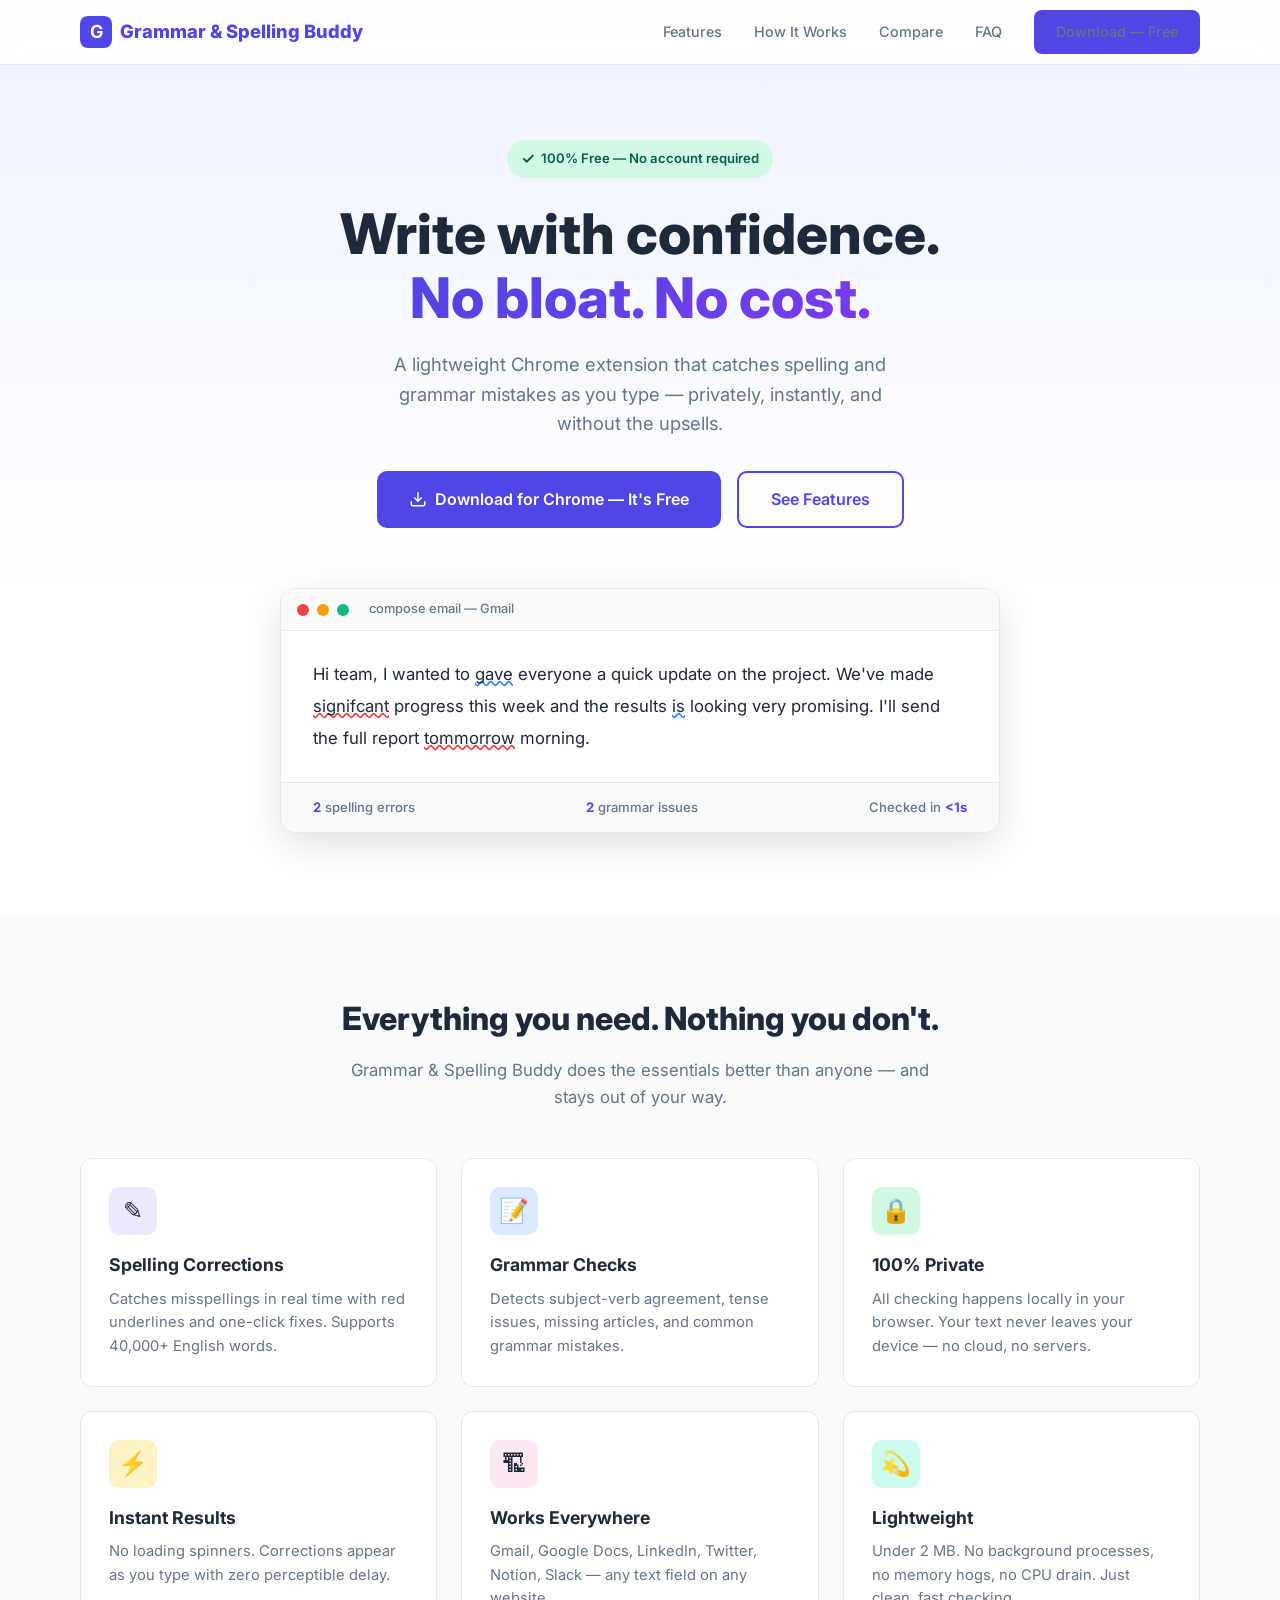
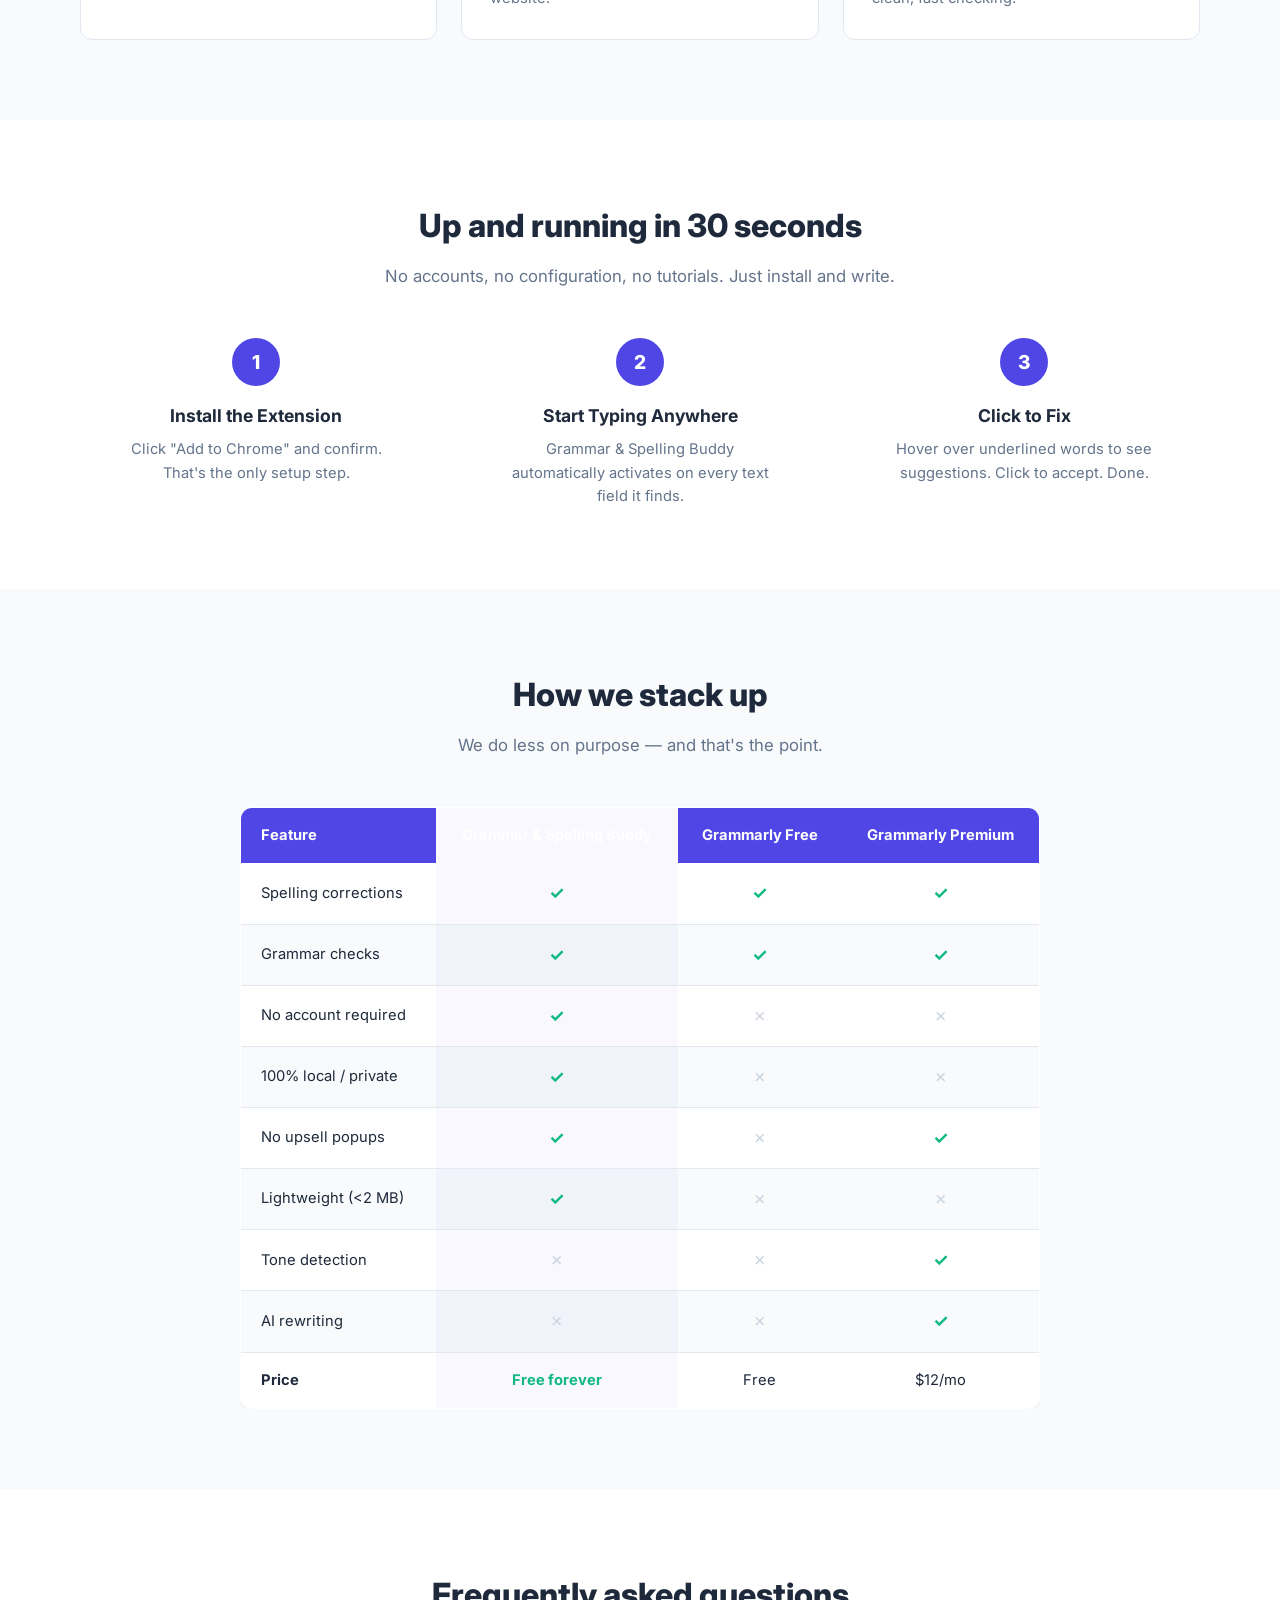
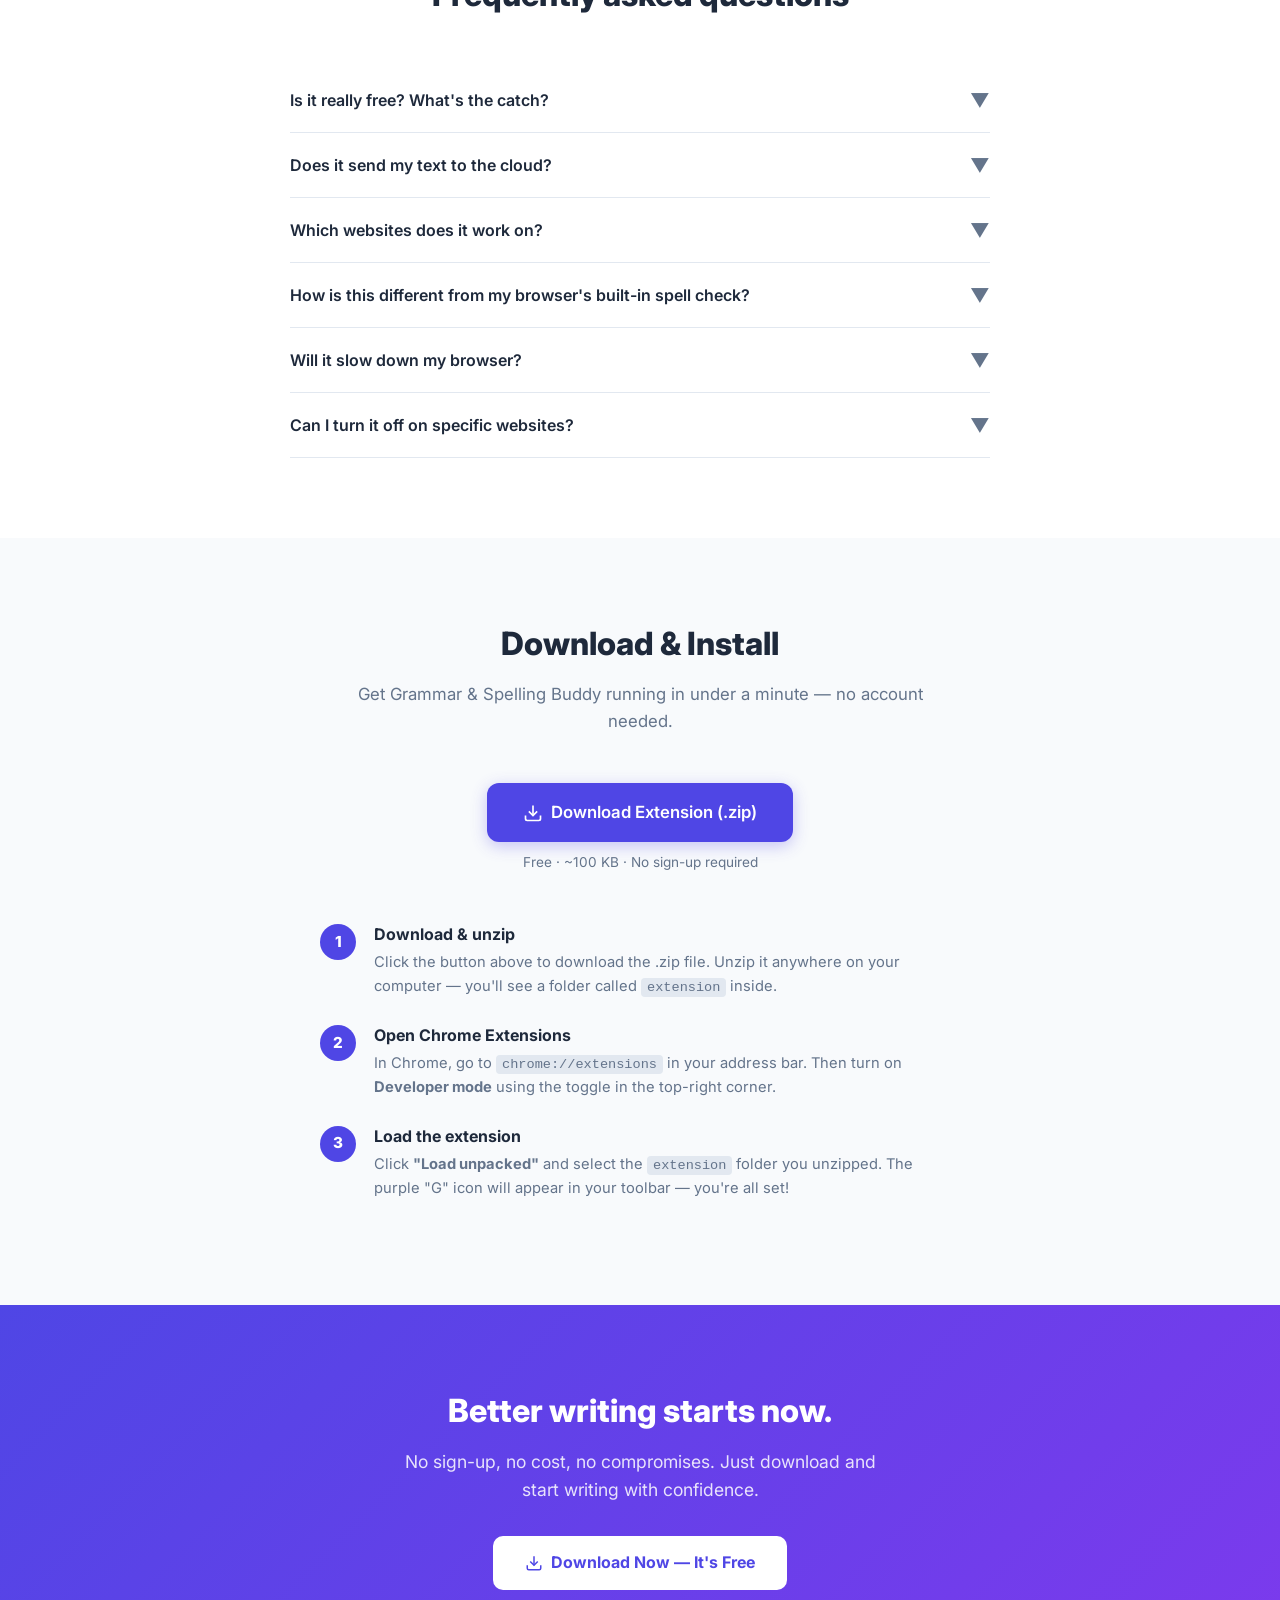
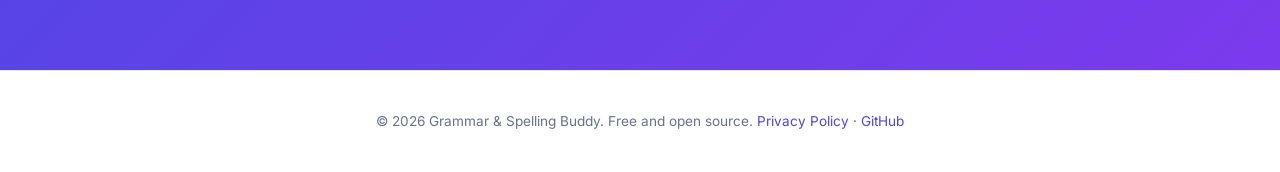
==== index.html @ 1e96886b "Interactive demo + download section with install instructions - Demo errors are now clickable — clic" ====
<!DOCTYPE html>
<html lang="en">
<head>
  <meta charset="UTF-8">
  <meta name="viewport" content="width=device-width, initial-scale=1.0">
  <title>Grammar & Spelling Buddy — Free Chrome Extension</title>
  <link rel="preconnect" href="https://fonts.googleapis.com">
  <link href="https://fonts.googleapis.com/css2?family=Inter:wght@400;500;600;700;800&display=swap" rel="stylesheet">
  <style>
    *, *::before, *::after { margin: 0; padding: 0; box-sizing: border-box; }

    :root {
      --primary: #4F46E5;
      --primary-dark: #4338CA;
      --primary-light: #EEF2FF;
      --accent: #10B981;
      --accent-light: #D1FAE5;
      --text: #1E293B;
      --text-muted: #64748B;
      --bg: #FFFFFF;
      --bg-alt: #F8FAFC;
      --border: #E2E8F0;
      --red-underline: #EF4444;
      --blue-underline: #3B82F6;
      --radius: 12px;
      --shadow-sm: 0 1px 3px rgba(0,0,0,0.06);
      --shadow-md: 0 4px 16px rgba(0,0,0,0.08);
      --shadow-lg: 0 12px 40px rgba(0,0,0,0.12);
    }

    body {
      font-family: 'Inter', -apple-system, BlinkMacSystemFont, sans-serif;
      color: var(--text);
      background: var(--bg);
      line-height: 1.6;
      -webkit-font-smoothing: antialiased;
    }

    /* ---- NAV ---- */
    nav {
      position: fixed; top: 0; left: 0; right: 0; z-index: 100;
      background: rgba(255,255,255,0.92);
      backdrop-filter: blur(12px);
      border-bottom: 1px solid var(--border);
      padding: 0 2rem;
    }
    .nav-inner {
      max-width: 1120px; margin: 0 auto;
      display: flex; align-items: center; justify-content: space-between;
      height: 64px;
    }
    .logo {
      font-weight: 800; font-size: 1.15rem; color: var(--primary);
      display: flex; align-items: center; gap: 8px; text-decoration: none;
    }
    .logo-icon {
      width: 32px; height: 32px; background: var(--primary); border-radius: 8px;
      display: flex; align-items: center; justify-content: center;
      color: #fff; font-size: 18px; font-weight: 700;
    }
    .nav-links { display: flex; gap: 2rem; align-items: center; }
    .nav-links a {
      text-decoration: none; color: var(--text-muted); font-size: 0.9rem;
      font-weight: 500; transition: color 0.2s;
    }
    .nav-links a:hover { color: var(--text); }
    .btn {
      display: inline-flex; align-items: center; gap: 8px;
      padding: 10px 22px; border-radius: 8px; font-weight: 600;
      font-size: 0.9rem; text-decoration: none; transition: all 0.2s;
      border: none; cursor: pointer;
    }
    .btn-primary {
      background: var(--primary); color: #fff;
    }
    .btn-primary:hover { background: var(--primary-dark); transform: translateY(-1px); box-shadow: var(--shadow-md); }
    .btn-outline {
      background: transparent; color: var(--primary); border: 2px solid var(--primary);
    }
    .btn-outline:hover { background: var(--primary-light); }
    .btn-large { padding: 14px 32px; font-size: 1rem; border-radius: 10px; }
    .btn svg { width: 18px; height: 18px; }

    /* ---- HERO ---- */
    .hero {
      padding: 140px 2rem 80px;
      text-align: center;
      background: linear-gradient(180deg, var(--primary-light) 0%, var(--bg) 100%);
    }
    .hero-badge {
      display: inline-flex; align-items: center; gap: 6px;
      background: var(--accent-light); color: #065F46; font-size: 0.82rem;
      font-weight: 600; padding: 6px 14px; border-radius: 50px; margin-bottom: 1.5rem;
    }
    .hero-badge span { font-size: 1rem; }
    .hero h1 {
      font-size: clamp(2.2rem, 5vw, 3.5rem); font-weight: 800;
      line-height: 1.15; max-width: 700px; margin: 0 auto 1.25rem;
    }
    .hero h1 .highlight {
      background: linear-gradient(135deg, var(--primary), #7C3AED);
      -webkit-background-clip: text; -webkit-text-fill-color: transparent;
    }
    .hero p {
      font-size: 1.15rem; color: var(--text-muted); max-width: 540px;
      margin: 0 auto 2rem;
    }
    .hero-buttons { display: flex; gap: 1rem; justify-content: center; flex-wrap: wrap; }

    /* ---- DEMO PREVIEW ---- */
    .demo-section { padding: 0 2rem 80px; }
    .demo-card {
      max-width: 720px; margin: -20px auto 0;
      background: var(--bg); border: 1px solid var(--border);
      border-radius: 16px; box-shadow: var(--shadow-lg); overflow: hidden;
    }
    .demo-toolbar {
      background: var(--bg-alt); padding: 10px 16px;
      display: flex; align-items: center; gap: 8px;
      border-bottom: 1px solid var(--border);
    }
    .demo-dot { width: 12px; height: 12px; border-radius: 50%; }
    .demo-dot.red { background: #EF4444; }
    .demo-dot.yellow { background: #F59E0B; }
    .demo-dot.green { background: #10B981; }
    .demo-toolbar span { margin-left: 12px; font-size: 0.8rem; color: var(--text-muted); font-weight: 500; }
    .demo-body { padding: 28px 32px; font-size: 1.05rem; line-height: 1.9; }
    .demo-body .error-spelling,
    .demo-body .error-grammar {
      text-decoration-skip-ink: none; cursor: pointer; position: relative;
      transition: all 0.3s ease;
    }
    .demo-body .error-spelling {
      text-decoration: underline wavy var(--red-underline);
    }
    .demo-body .error-grammar {
      text-decoration: underline wavy var(--blue-underline);
    }
    .demo-body .error-spelling.fixed,
    .demo-body .error-grammar.fixed {
      text-decoration: none;
      color: var(--accent);
      background: var(--accent-light);
      border-radius: 3px;
      padding: 0 2px;
      cursor: default;
    }
    .demo-body .tooltip {
      display: none; position: absolute; bottom: calc(100% + 10px); left: 50%;
      transform: translateX(-50%); background: #1E293B; color: #fff;
      padding: 10px 14px; border-radius: 8px; font-size: 0.82rem;
      white-space: nowrap; z-index: 10; font-weight: 500;
      box-shadow: 0 8px 24px rgba(0,0,0,0.2);
    }
    .demo-body .tooltip .fix-label {
      display: block; font-size: 0.72rem; color: #94A3B8; margin-bottom: 4px;
    }
    .demo-body .tooltip .fix-btn {
      display: inline-block; background: var(--primary); color: #fff;
      padding: 4px 12px; border-radius: 5px; font-weight: 600; font-size: 0.78rem;
      margin-top: 4px; transition: background 0.15s;
    }
    .demo-body .tooltip .fix-btn:hover { background: var(--primary-dark); }
    .demo-body .tooltip::after {
      content: ''; position: absolute; top: 100%; left: 50%;
      transform: translateX(-50%); border: 6px solid transparent;
      border-top-color: #1E293B;
    }
    .demo-body .error-spelling:hover .tooltip,
    .demo-body .error-grammar:hover .tooltip { display: block; }
    .demo-body .fixed .tooltip { display: none !important; }
    .demo-stats {
      display: flex; justify-content: space-between; padding: 14px 32px;
      background: var(--bg-alt); border-top: 1px solid var(--border);
      font-size: 0.82rem; color: var(--text-muted); font-weight: 500;
    }
    .demo-stats .count { color: var(--primary); font-weight: 700; }

    /* ---- SECTION COMMON ---- */
    section { padding: 80px 2rem; scroll-margin-top: 72px; }
    .section-alt { background: var(--bg-alt); }
    .section-header { text-align: center; max-width: 600px; margin: 0 auto 3rem; }
    .section-header h2 { font-size: 2rem; font-weight: 800; margin-bottom: 0.75rem; }
    .section-header p { color: var(--text-muted); font-size: 1.05rem; }
    .container { max-width: 1120px; margin: 0 auto; }

    /* ---- FEATURES ---- */
    .features-grid {
      display: grid; grid-template-columns: repeat(auto-fit, minmax(300px, 1fr));
      gap: 1.5rem;
    }
    .feature-card {
      background: var(--bg); border: 1px solid var(--border);
      border-radius: var(--radius); padding: 28px;
      transition: box-shadow 0.2s, transform 0.2s;
    }
    .feature-card:hover { box-shadow: var(--shadow-md); transform: translateY(-2px); }
    .feature-icon {
      width: 48px; height: 48px; border-radius: 10px;
      display: flex; align-items: center; justify-content: center;
      font-size: 1.5rem; margin-bottom: 1rem;
    }
    .feature-icon.purple { background: #EDE9FE; }
    .feature-icon.blue { background: #DBEAFE; }
    .feature-icon.green { background: #D1FAE5; }
    .feature-icon.orange { background: #FEF3C7; }
    .feature-icon.pink { background: #FCE7F3; }
    .feature-icon.teal { background: #CCFBF1; }
    .feature-card h3 { font-size: 1.1rem; font-weight: 700; margin-bottom: 0.5rem; }
    .feature-card p { color: var(--text-muted); font-size: 0.92rem; }

    /* ---- HOW IT WORKS ---- */
    .steps {
      display: grid; grid-template-columns: repeat(3, 1fr);
      gap: 2rem; text-align: center;
    }
    .step-num {
      width: 48px; height: 48px; border-radius: 50%;
      background: var(--primary); color: #fff; font-weight: 800;
      font-size: 1.2rem; display: flex; align-items: center;
      justify-content: center; margin: 0 auto 1rem;
    }
    .step h3 { font-size: 1.1rem; font-weight: 700; margin-bottom: 0.5rem; }
    .step p { color: var(--text-muted); font-size: 0.92rem; max-width: 280px; margin: 0 auto; }

    /* ---- COMPARISON TABLE ---- */
    .comparison-table {
      width: 100%; border-collapse: collapse;
      background: var(--bg); border-radius: var(--radius);
      overflow: hidden; box-shadow: var(--shadow-sm);
      border: 1px solid var(--border);
    }
    .comparison-table th, .comparison-table td {
      padding: 16px 20px; text-align: left; font-size: 0.92rem;
    }
    .comparison-table thead th {
      background: var(--primary); color: #fff; font-weight: 700;
    }
    .comparison-table thead th:first-child { text-align: left; }
    .comparison-table thead th:not(:first-child) { text-align: center; }
    .comparison-table tbody td:not(:first-child) { text-align: center; }
    .comparison-table tbody tr { border-bottom: 1px solid var(--border); }
    .comparison-table tbody tr:last-child { border-bottom: none; }
    .comparison-table tbody tr:nth-child(even) { background: var(--bg-alt); }
    .comparison-table .check { color: var(--accent); font-weight: 700; font-size: 1.1rem; }
    .comparison-table .cross { color: #CBD5E1; font-size: 1.1rem; }
    .comparison-table .highlight-col { background: rgba(79,70,229,0.04); }
    .table-wrapper { max-width: 800px; margin: 0 auto; overflow-x: auto; }

    /* ---- FAQ ---- */
    .faq-list { max-width: 700px; margin: 0 auto; }
    .faq-item {
      border-bottom: 1px solid var(--border); padding: 20px 0;
    }
    .faq-question {
      display: flex; justify-content: space-between; align-items: center;
      cursor: pointer; font-weight: 600; font-size: 1rem;
      background: none; border: none; width: 100%; text-align: left;
      color: var(--text); padding: 0; font-family: inherit;
    }
    .faq-question:hover { color: var(--primary); }
    .faq-arrow {
      font-size: 1.2rem; transition: transform 0.3s; color: var(--text-muted);
    }
    .faq-answer {
      max-height: 0; overflow: hidden; transition: max-height 0.3s ease, padding 0.3s ease;
      color: var(--text-muted); font-size: 0.92rem; line-height: 1.7;
    }
    .faq-item.active .faq-answer { max-height: 200px; padding-top: 12px; }
    .faq-item.active .faq-arrow { transform: rotate(180deg); }

    /* ---- DOWNLOAD & INSTALL ---- */
    .download-box {
      text-align: center; margin-bottom: 3rem;
    }
    .download-btn {
      font-size: 1.05rem; padding: 16px 36px; border-radius: 12px;
      box-shadow: 0 4px 16px rgba(79,70,229,0.3);
    }
    .download-btn:hover {
      box-shadow: 0 6px 24px rgba(79,70,229,0.4);
    }
    .download-note {
      margin-top: 10px; font-size: 0.85rem; color: var(--text-muted);
    }
    .install-steps {
      max-width: 640px; margin: 0 auto;
    }
    .install-step {
      display: flex; gap: 18px; margin-bottom: 1.5rem;
      align-items: flex-start;
    }
    .install-num {
      min-width: 36px; height: 36px; border-radius: 50%;
      background: var(--primary); color: #fff; font-weight: 800;
      font-size: 0.95rem; display: flex; align-items: center;
      justify-content: center; margin-top: 2px;
    }
    .install-step h3 {
      font-size: 1rem; font-weight: 700; margin-bottom: 4px;
    }
    .install-step p {
      font-size: 0.92rem; color: var(--text-muted); line-height: 1.6;
    }
    .install-step code {
      background: #E2E8F0; padding: 2px 6px; border-radius: 4px;
      font-size: 0.85rem; font-family: 'SFMono-Regular', Consolas, monospace;
    }

    /* ---- CTA ---- */
    .cta-section {
      text-align: center; padding: 80px 2rem;
      background: linear-gradient(135deg, var(--primary) 0%, #7C3AED 100%);
      color: #fff;
    }
    .cta-section h2 { font-size: 2rem; font-weight: 800; margin-bottom: 0.75rem; }
    .cta-section p { font-size: 1.1rem; opacity: 0.85; margin-bottom: 2rem; max-width: 480px; margin-left: auto; margin-right: auto; }
    .btn-white { background: #fff; color: var(--primary); font-weight: 700; }
    .btn-white:hover { background: #F1F5F9; transform: translateY(-1px); box-shadow: var(--shadow-md); }

    /* ---- FOOTER ---- */
    footer {
      padding: 40px 2rem; text-align: center;
      border-top: 1px solid var(--border);
      font-size: 0.85rem; color: var(--text-muted);
    }
    footer a { color: var(--primary); text-decoration: none; }

    /* ---- RESPONSIVE ---- */
    @media (max-width: 768px) {
      .nav-links { display: none; }
      .steps { grid-template-columns: 1fr; gap: 2.5rem; }
      .features-grid { grid-template-columns: 1fr; }
      .hero { padding: 120px 1.5rem 60px; }
      section { padding: 60px 1.5rem; }
      .comparison-table th, .comparison-table td { padding: 12px 10px; font-size: 0.82rem; }
    }
  </style>
</head>
<body>

  <!-- NAV -->
  <nav>
    <div class="nav-inner">
      <a href="#" class="logo">
        <div class="logo-icon">G</div>
        Grammar & Spelling Buddy
      </a>
      <div class="nav-links">
        <a href="#features">Features</a>
        <a href="#how-it-works">How It Works</a>
        <a href="#compare">Compare</a>
        <a href="#faq">FAQ</a>
        <a href="#download" class="btn btn-primary">Download — Free</a>
      </div>
    </div>
  </nav>

  <main>
  <!-- HERO -->
  <section class="hero">
    <div class="hero-badge"><span>&#10003;</span> 100% Free — No account required</div>
    <h1>Write with confidence.<br><span class="highlight">No bloat. No cost.</span></h1>
    <p>A lightweight Chrome extension that catches spelling and grammar mistakes as you type — privately, instantly, and without the upsells.</p>
    <div class="hero-buttons">
      <a href="#download" class="btn btn-primary btn-large">
        <svg viewBox="0 0 24 24" fill="none" stroke="currentColor" stroke-width="2" style="width:18px;height:18px"><path d="M21 15v4a2 2 0 0 1-2 2H5a2 2 0 0 1-2-2v-4"/><polyline points="7 10 12 15 17 10"/><line x1="12" y1="15" x2="12" y2="3"/></svg>
        Download for Chrome — It's Free
      </a>
      <a href="#features" class="btn btn-outline btn-large">See Features</a>
    </div>
  </section>

  <!-- LIVE DEMO PREVIEW -->
  <div class="demo-section">
    <div class="demo-card">
      <div class="demo-toolbar">
        <div class="demo-dot red"></div>
        <div class="demo-dot yellow"></div>
        <div class="demo-dot green"></div>
        <span>compose email — Gmail</span>
      </div>
      <div class="demo-body">
        Hi team, I wanted to <span class="error-grammar" data-fix="give">gave<span class="tooltip"><span class="fix-label">verb tense</span>&#9998; Did you mean "give"?<br><span class="fix-btn">Click to fix</span></span></span> everyone a quick update on the project. We've made
        <span class="error-spelling" data-fix="significant">signifcant<span class="tooltip"><span class="fix-label">spelling</span>&#9998; significant<br><span class="fix-btn">Click to fix</span></span></span> progress this week and the results
        <span class="error-grammar" data-fix="are">is<span class="tooltip"><span class="fix-label">subject-verb agreement</span>&#9998; "are"<br><span class="fix-btn">Click to fix</span></span></span> looking very promising. I'll send the full report
        <span class="error-spelling" data-fix="tomorrow">tommorrow<span class="tooltip"><span class="fix-label">spelling</span>&#9998; tomorrow<br><span class="fix-btn">Click to fix</span></span></span> morning.
      </div>
      <div class="demo-stats">
        <span><span class="count">2</span> spelling errors</span>
        <span><span class="count">2</span> grammar issues</span>
        <span>Checked in <span class="count">&lt;1s</span></span>
      </div>
    </div>
  </div>

  <!-- FEATURES -->
  <section id="features" class="section-alt">
    <div class="container">
      <div class="section-header">
        <h2>Everything you need. Nothing you don't.</h2>
        <p>Grammar & Spelling Buddy does the essentials better than anyone — and stays out of your way.</p>
      </div>
      <div class="features-grid">
        <div class="feature-card">
          <div class="feature-icon purple">&#9998;</div>
          <h3>Spelling Corrections</h3>
          <p>Catches misspellings in real time with red underlines and one-click fixes. Supports 40,000+ English words.</p>
        </div>
        <div class="feature-card">
          <div class="feature-icon blue">&#128221;</div>
          <h3>Grammar Checks</h3>
          <p>Detects subject-verb agreement, tense issues, missing articles, and common grammar mistakes.</p>
        </div>
        <div class="feature-card">
          <div class="feature-icon green">&#128274;</div>
          <h3>100% Private</h3>
          <p>All checking happens locally in your browser. Your text never leaves your device — no cloud, no servers.</p>
        </div>
        <div class="feature-card">
          <div class="feature-icon orange">&#9889;</div>
          <h3>Instant Results</h3>
          <p>No loading spinners. Corrections appear as you type with zero perceptible delay.</p>
        </div>
        <div class="feature-card">
          <div class="feature-icon pink">&#127959;</div>
          <h3>Works Everywhere</h3>
          <p>Gmail, Google Docs, LinkedIn, Twitter, Notion, Slack — any text field on any website.</p>
        </div>
        <div class="feature-card">
          <div class="feature-icon teal">&#128171;</div>
          <h3>Lightweight</h3>
          <p>Under 2 MB. No background processes, no memory hogs, no CPU drain. Just clean, fast checking.</p>
        </div>
      </div>
    </div>
  </section>

  <!-- HOW IT WORKS -->
  <section id="how-it-works">
    <div class="container">
      <div class="section-header">
        <h2>Up and running in 30 seconds</h2>
        <p>No accounts, no configuration, no tutorials. Just install and write.</p>
      </div>
      <div class="steps">
        <div class="step">
          <div class="step-num">1</div>
          <h3>Install the Extension</h3>
          <p>Click "Add to Chrome" and confirm. That's the only setup step.</p>
        </div>
        <div class="step">
          <div class="step-num">2</div>
          <h3>Start Typing Anywhere</h3>
          <p>Grammar & Spelling Buddy automatically activates on every text field it finds.</p>
        </div>
        <div class="step">
          <div class="step-num">3</div>
          <h3>Click to Fix</h3>
          <p>Hover over underlined words to see suggestions. Click to accept. Done.</p>
        </div>
      </div>
    </div>
  </section>

  <!-- COMPARISON TABLE -->
  <section id="compare" class="section-alt">
    <div class="container">
      <div class="section-header">
        <h2>How we stack up</h2>
        <p>We do less on purpose — and that's the point.</p>
      </div>
      <div class="table-wrapper">
        <table class="comparison-table">
          <thead>
            <tr>
              <th>Feature</th>
              <th class="highlight-col">Grammar & Spelling Buddy</th>
              <th>Grammarly Free</th>
              <th>Grammarly Premium</th>
            </tr>
          </thead>
          <tbody>
            <tr>
              <td>Spelling corrections</td>
              <td class="highlight-col"><span class="check">&#10003;</span></td>
              <td><span class="check">&#10003;</span></td>
              <td><span class="check">&#10003;</span></td>
            </tr>
            <tr>
              <td>Grammar checks</td>
              <td class="highlight-col"><span class="check">&#10003;</span></td>
              <td><span class="check">&#10003;</span></td>
              <td><span class="check">&#10003;</span></td>
            </tr>
            <tr>
              <td>No account required</td>
              <td class="highlight-col"><span class="check">&#10003;</span></td>
              <td><span class="cross">&#10007;</span></td>
              <td><span class="cross">&#10007;</span></td>
            </tr>
            <tr>
              <td>100% local / private</td>
              <td class="highlight-col"><span class="check">&#10003;</span></td>
              <td><span class="cross">&#10007;</span></td>
              <td><span class="cross">&#10007;</span></td>
            </tr>
            <tr>
              <td>No upsell popups</td>
              <td class="highlight-col"><span class="check">&#10003;</span></td>
              <td><span class="cross">&#10007;</span></td>
              <td><span class="check">&#10003;</span></td>
            </tr>
            <tr>
              <td>Lightweight (&lt;2 MB)</td>
              <td class="highlight-col"><span class="check">&#10003;</span></td>
              <td><span class="cross">&#10007;</span></td>
              <td><span class="cross">&#10007;</span></td>
            </tr>
            <tr>
              <td>Tone detection</td>
              <td class="highlight-col"><span class="cross">&#10007;</span></td>
              <td><span class="cross">&#10007;</span></td>
              <td><span class="check">&#10003;</span></td>
            </tr>
            <tr>
              <td>AI rewriting</td>
              <td class="highlight-col"><span class="cross">&#10007;</span></td>
              <td><span class="cross">&#10007;</span></td>
              <td><span class="check">&#10003;</span></td>
            </tr>
            <tr>
              <td><strong>Price</strong></td>
              <td class="highlight-col"><strong style="color: var(--accent);">Free forever</strong></td>
              <td>Free</td>
              <td>$12/mo</td>
            </tr>
          </tbody>
        </table>
      </div>
    </div>
  </section>

  <!-- FAQ -->
  <section id="faq">
    <div class="container">
      <div class="section-header">
        <h2>Frequently asked questions</h2>
      </div>
      <div class="faq-list">
        <div class="faq-item">
          <button class="faq-question" aria-expanded="false">
            Is it really free? What's the catch?
            <span class="faq-arrow">&#9660;</span>
          </button>
          <div class="faq-answer">There's no catch. Grammar & Spelling Buddy is a free, open-source project. There are no premium tiers, no ads, no data collection, and no accounts. It's built as a simple tool that does one thing well.</div>
        </div>
        <div class="faq-item">
          <button class="faq-question" aria-expanded="false">
            Does it send my text to the cloud?
            <span class="faq-arrow">&#9660;</span>
          </button>
          <div class="faq-answer">No. All spell-checking and grammar analysis happens locally inside your browser. Your text never leaves your device. There are zero network requests for checking — you can even use it offline.</div>
        </div>
        <div class="faq-item">
          <button class="faq-question" aria-expanded="false">
            Which websites does it work on?
            <span class="faq-arrow">&#9660;</span>
          </button>
          <div class="faq-answer">It works on virtually any website with text input fields — Gmail, Google Docs, LinkedIn, Twitter/X, Notion, Slack, Reddit, and thousands more. If you can type in it, Grammar & Spelling Buddy will check it.</div>
        </div>
        <div class="faq-item">
          <button class="faq-question" aria-expanded="false">
            How is this different from my browser's built-in spell check?
            <span class="faq-arrow">&#9660;</span>
          </button>
          <div class="faq-answer">Your browser's built-in checker only catches basic misspellings. Grammar & Spelling Buddy also detects grammar issues like subject-verb agreement, verb tense errors, missing articles, and more — with clearer suggestions and one-click fixes.</div>
        </div>
        <div class="faq-item">
          <button class="faq-question" aria-expanded="false">
            Will it slow down my browser?
            <span class="faq-arrow">&#9660;</span>
          </button>
          <div class="faq-answer">No. The extension is under 2 MB and uses minimal CPU and memory. It's designed to be invisible until you need it. No background processes, no performance impact.</div>
        </div>
        <div class="faq-item">
          <button class="faq-question" aria-expanded="false">
            Can I turn it off on specific websites?
            <span class="faq-arrow">&#9660;</span>
          </button>
          <div class="faq-answer">Yes. Right-click the extension icon and select "Disable on this site." You can also manage your allowed/blocked sites from the extension settings popup.</div>
        </div>
      </div>
    </div>
  </section>

  <!-- DOWNLOAD & INSTALL -->
  <section id="download" class="section-alt">
    <div class="container">
      <div class="section-header">
        <h2>Download & Install</h2>
        <p>Get Grammar & Spelling Buddy running in under a minute — no account needed.</p>
      </div>
      <div class="download-box">
        <a href="https://github.com/draphael123/Grammar-Spelling-Buddy/archive/refs/heads/main.zip" class="btn btn-primary btn-large download-btn">
          <svg viewBox="0 0 24 24" fill="none" stroke="currentColor" stroke-width="2" style="width:20px;height:20px"><path d="M21 15v4a2 2 0 0 1-2 2H5a2 2 0 0 1-2-2v-4"/><polyline points="7 10 12 15 17 10"/><line x1="12" y1="15" x2="12" y2="3"/></svg>
          Download Extension (.zip)
        </a>
        <p class="download-note">Free &middot; ~100 KB &middot; No sign-up required</p>
      </div>
      <div class="install-steps">
        <div class="install-step">
          <div class="install-num">1</div>
          <div>
            <h3>Download &amp; unzip</h3>
            <p>Click the button above to download the .zip file. Unzip it anywhere on your computer — you'll see a folder called <code>extension</code> inside.</p>
          </div>
        </div>
        <div class="install-step">
          <div class="install-num">2</div>
          <div>
            <h3>Open Chrome Extensions</h3>
            <p>In Chrome, go to <code>chrome://extensions</code> in your address bar. Then turn on <strong>Developer mode</strong> using the toggle in the top-right corner.</p>
          </div>
        </div>
        <div class="install-step">
          <div class="install-num">3</div>
          <div>
            <h3>Load the extension</h3>
            <p>Click <strong>"Load unpacked"</strong> and select the <code>extension</code> folder you unzipped. The purple "G" icon will appear in your toolbar — you're all set!</p>
          </div>
        </div>
      </div>
    </div>
  </section>

  <!-- CTA -->
  <section class="cta-section">
    <h2>Better writing starts now.</h2>
    <p>No sign-up, no cost, no compromises. Just download and start writing with confidence.</p>
    <a href="https://github.com/draphael123/Grammar-Spelling-Buddy/archive/refs/heads/main.zip" class="btn btn-white btn-large">
      <svg viewBox="0 0 24 24" fill="none" stroke="currentColor" stroke-width="2" style="width:18px;height:18px"><path d="M21 15v4a2 2 0 0 1-2 2H5a2 2 0 0 1-2-2v-4"/><polyline points="7 10 12 15 17 10"/><line x1="12" y1="15" x2="12" y2="3"/></svg>
      Download Now — It's Free
    </a>
  </section>

  </main>

  <!-- FOOTER -->
  <footer>
    <p>&copy; 2026 Grammar & Spelling Buddy. Free and open source. <a href="#">Privacy Policy</a> &middot; <a href="#">GitHub</a></p>
  </footer>

  <!-- FAQ TOGGLE SCRIPT -->
  <script>
    document.querySelectorAll('.faq-question').forEach(btn => {
      btn.addEventListener('click', () => {
        const item = btn.parentElement;
        const wasActive = item.classList.contains('active');
        // Close all items and reset aria
        document.querySelectorAll('.faq-item').forEach(i => {
          i.classList.remove('active');
          i.querySelector('.faq-question').setAttribute('aria-expanded', 'false');
        });
        if (!wasActive) {
          item.classList.add('active');
          btn.setAttribute('aria-expanded', 'true');
        }
      });
    });

    // Smooth scroll for anchor links (exclude logo and empty hrefs)
    document.querySelectorAll('a[href^="#"]').forEach(a => {
      a.addEventListener('click', e => {
        const href = a.getAttribute('href');
        if (href === '#' || a.classList.contains('logo')) return; // skip logo and bare # links
        const target = document.querySelector(href);
        if (target) {
          e.preventDefault();
          const navHeight = 72;
          const targetPos = target.getBoundingClientRect().top + window.scrollY - navHeight;
          window.scrollTo({ top: targetPos, behavior: 'smooth' });
        }
      });
    });

    // Interactive demo: click-to-fix errors
    document.querySelectorAll('.demo-body [data-fix]').forEach(span => {
      span.addEventListener('click', () => {
        if (span.classList.contains('fixed')) return;
        const fix = span.dataset.fix;
        const tooltip = span.querySelector('.tooltip');

        // Animate the fix
        span.classList.add('fixed');
        span.textContent = fix;

        // Update counters
        updateDemoStats();
      });
    });

    function updateDemoStats() {
      const remaining = document.querySelectorAll('.demo-body [data-fix]:not(.fixed)');
      const spellingLeft = document.querySelectorAll('.demo-body .error-spelling:not(.fixed)').length;
      const grammarLeft = document.querySelectorAll('.demo-body .error-grammar:not(.fixed)').length;
      const statSpans = document.querySelectorAll('.demo-stats > span');

      statSpans[0].innerHTML = '<span class="count">' + spellingLeft + '</span> spelling error' + (spellingLeft !== 1 ? 's' : '');
      statSpans[1].innerHTML = '<span class="count">' + grammarLeft + '</span> grammar issue' + (grammarLeft !== 1 ? 's' : '');

      if (remaining.length === 0) {
        statSpans[2].innerHTML = '<span class="count" style="color:#10B981">All clear!</span>';
      }
    }
  </script>

</body>
</html>
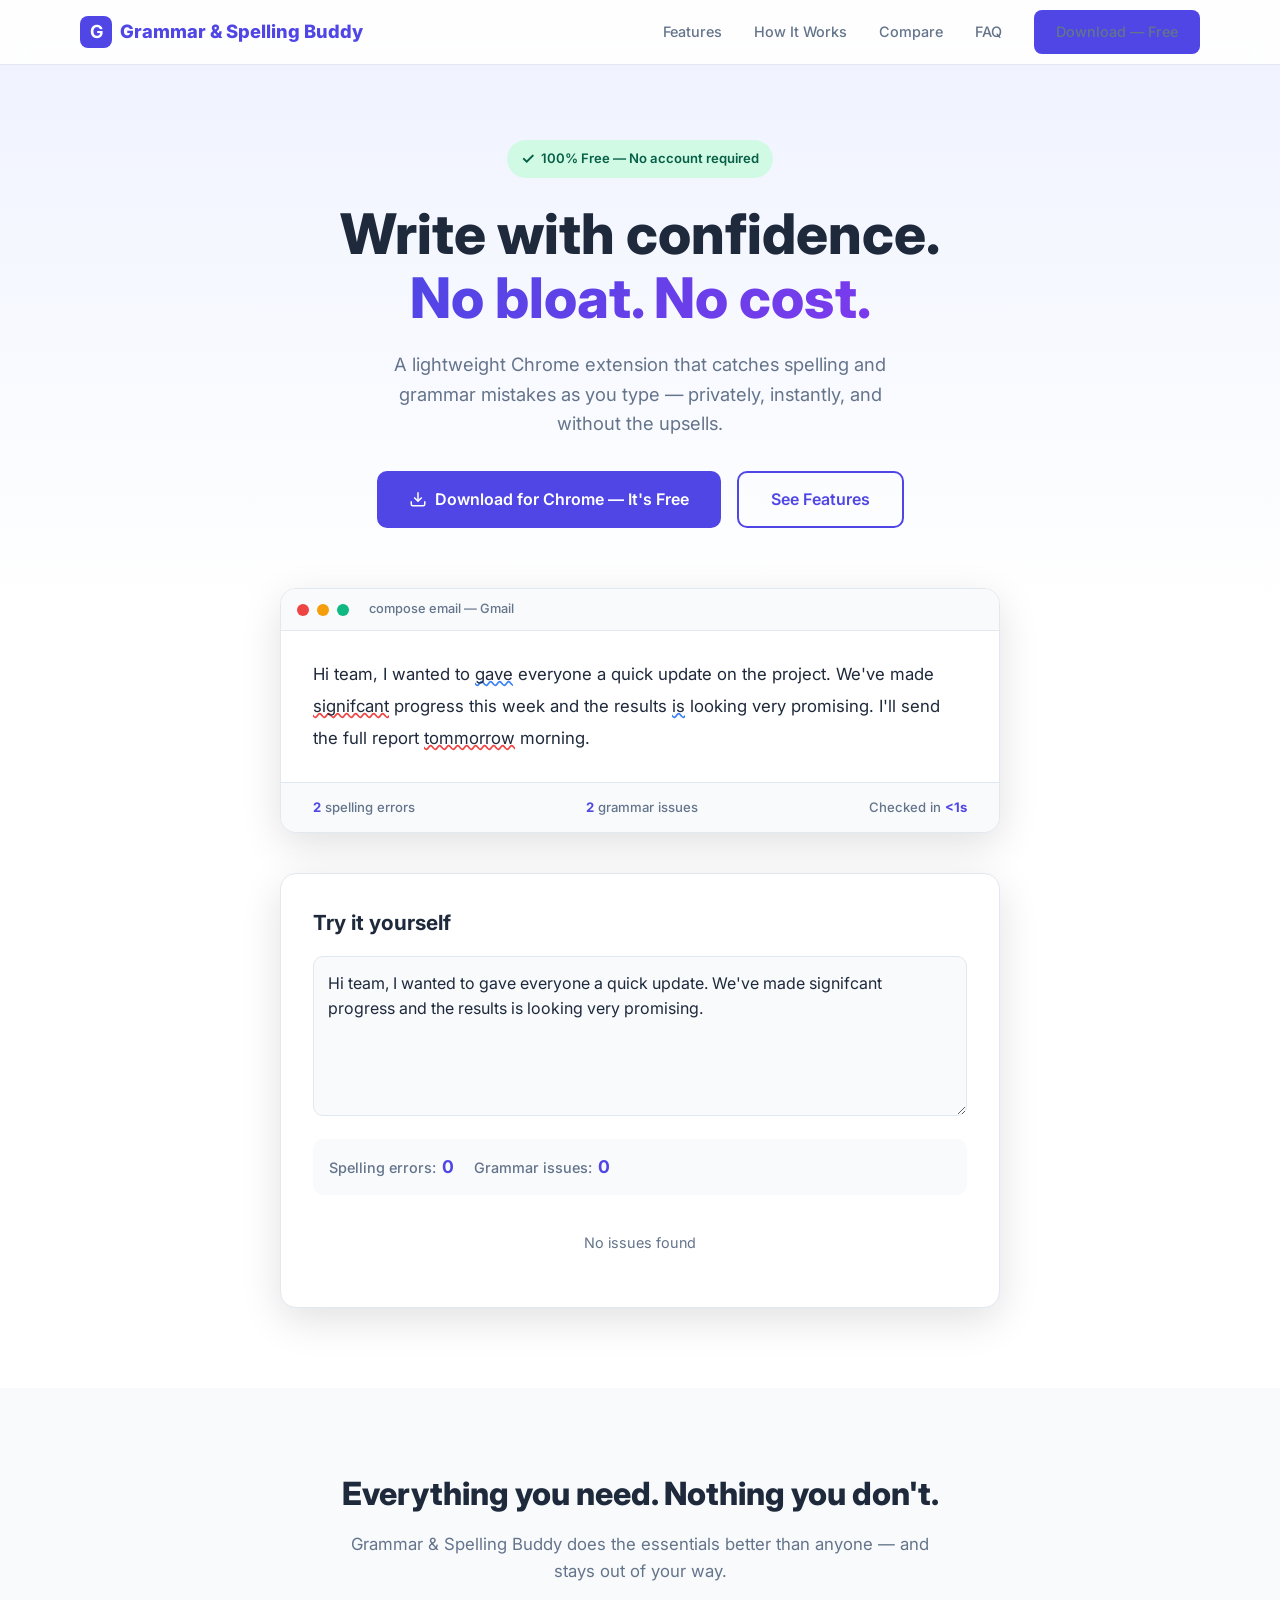
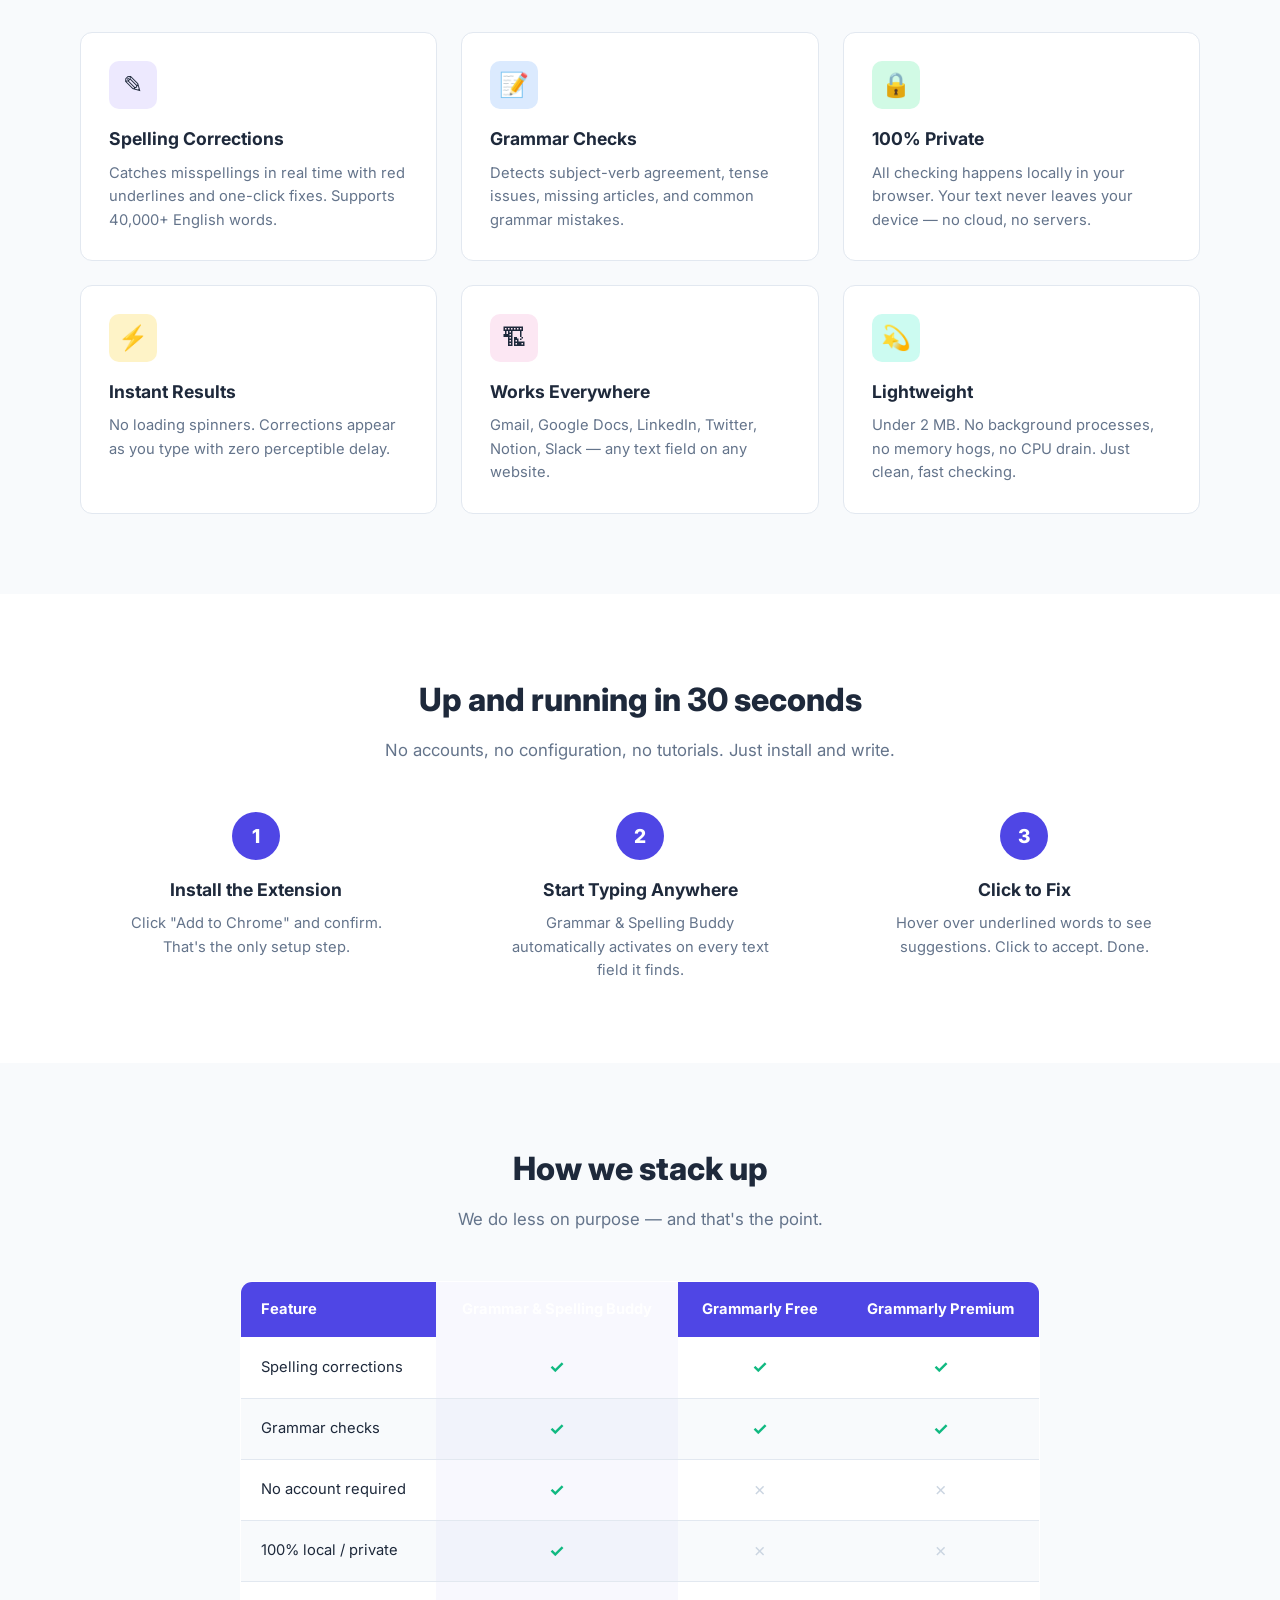
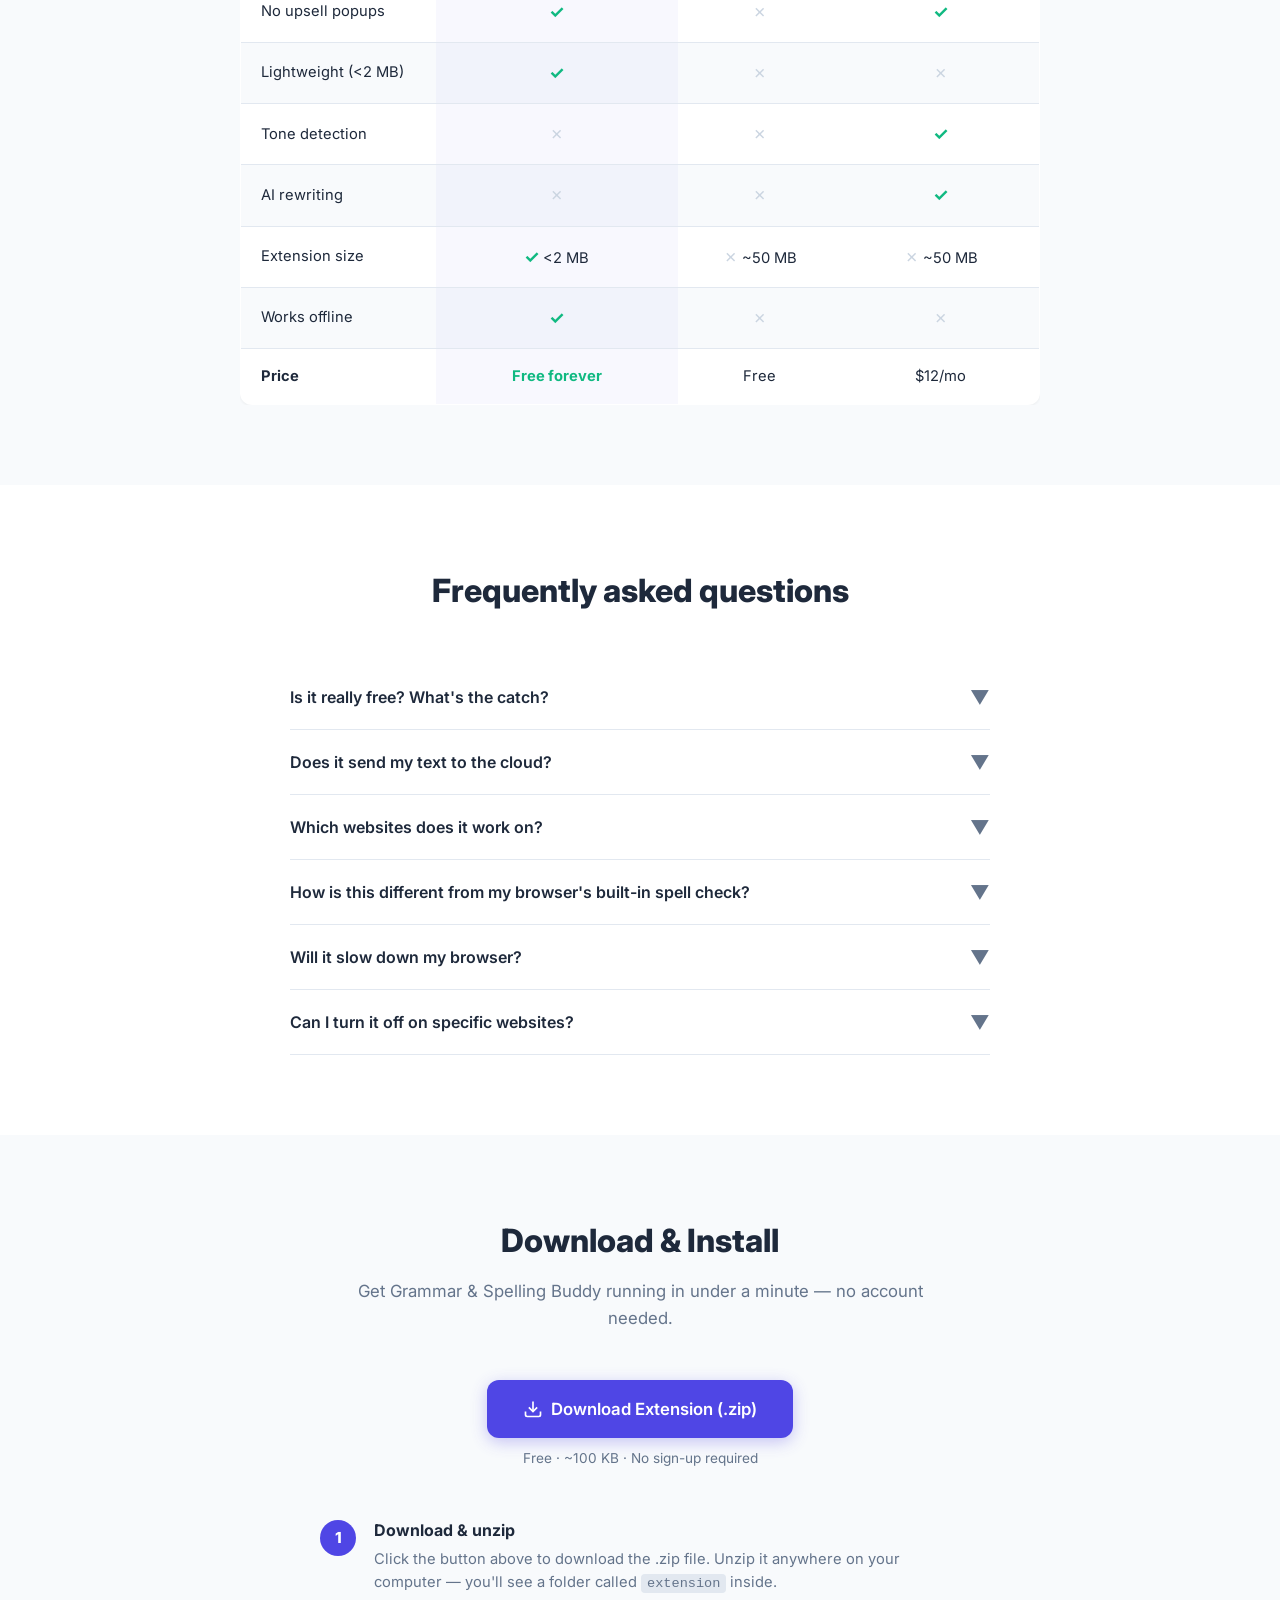
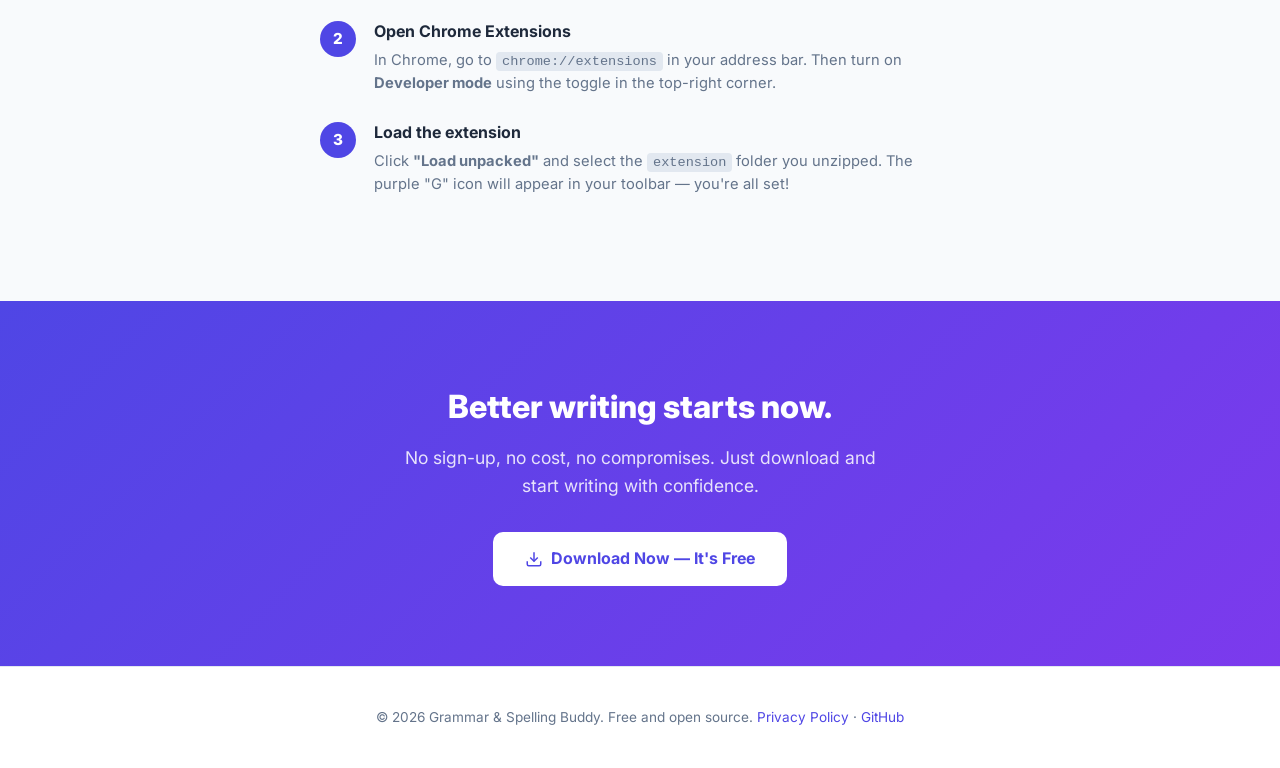
==== commit a2ff9734: "Major update: expanded dictionary, sidebar widget, site adapters, writing stats, website improvement" ====
--- a/index.html
+++ b/index.html
@@ -6,6 +6,14 @@
   <title>Grammar & Spelling Buddy — Free Chrome Extension</title>
   <link rel="preconnect" href="https://fonts.googleapis.com">
   <link href="https://fonts.googleapis.com/css2?family=Inter:wght@400;500;600;700;800&display=swap" rel="stylesheet">
+  <meta property="og:title" content="Grammar & Spelling Buddy — Free Chrome Extension">
+  <meta property="og:description" content="A lightweight Chrome extension that catches spelling and grammar mistakes as you type — privately, instantly, and without the upsells.">
+  <meta property="og:type" content="website">
+  <meta property="og:url" content="https://grammar-spelling-buddy.vercel.app">
+  <meta name="twitter:card" content="summary_large_image">
+  <meta name="twitter:title" content="Grammar & Spelling Buddy — Free Chrome Extension">
+  <meta name="twitter:description" content="A lightweight Chrome extension that catches spelling and grammar mistakes as you type — privately, instantly, and without the upsells.">
+  <link rel="icon" href="data:image/svg+xml,<svg xmlns='http://www.w3.org/2000/svg' viewBox='0 0 32 32'><rect fill='%234F46E5' width='32' height='32'/><text x='50%' y='50%' font-size='20' font-weight='700' fill='white' text-anchor='middle' dominant-baseline='central'>G</text></svg>">
   <style>
     *, *::before, *::after { margin: 0; padding: 0; box-sizing: border-box; }
 
@@ -175,6 +183,101 @@
       font-size: 0.82rem; color: var(--text-muted); font-weight: 500;
     }
     .demo-stats .count { color: var(--primary); font-weight: 700; }
+    @keyframes pulse-glow {
+      0%, 100% { transform: scale(1); text-shadow: 0 0 0 rgba(79, 70, 229, 0); }
+      50% { transform: scale(1.05); text-shadow: 0 0 8px rgba(79, 70, 229, 0.6); }
+    }
+
+    .pulse-3x {
+      animation: pulse-glow 0.6s ease-in-out 3;
+    }
+
+    .click-to-fix-label {
+      position: absolute; top: -24px; right: -20px;
+      background: var(--primary); color: #fff; font-size: 0.7rem;
+      padding: 4px 8px; border-radius: 4px; white-space: nowrap;
+      font-weight: 600; opacity: 1; animation: fadeOut 4s ease-in 0s forwards;
+      z-index: 11; pointer-events: none;
+    }
+
+    @keyframes fadeOut {
+      0% { opacity: 1; }
+      80% { opacity: 1; }
+      100% { opacity: 0; }
+    }
+
+    /* ---- TRY IT YOURSELF ---- */
+    .try-it-section {
+      max-width: 720px; margin: 40px auto 0; padding: 32px;
+      background: var(--bg); border: 1px solid var(--border);
+      border-radius: 16px; box-shadow: var(--shadow-lg);
+    }
+
+    .try-it-section h2 {
+      font-size: 1.3rem; font-weight: 700; margin-bottom: 1rem;
+      color: var(--text);
+    }
+
+    .try-it-textarea {
+      width: 100%; height: 160px; padding: 14px;
+      font-family: 'Inter', -apple-system, BlinkMacSystemFont, sans-serif;
+      font-size: 1rem; line-height: 1.6;
+      border: 1px solid var(--border); border-radius: 10px;
+      resize: vertical; margin-bottom: 16px;
+      color: var(--text); background: var(--bg-alt);
+      transition: border-color 0.2s, box-shadow 0.2s;
+    }
+
+    .try-it-textarea:focus {
+      outline: none; border-color: var(--primary);
+      box-shadow: 0 0 0 3px rgba(79, 70, 229, 0.1);
+    }
+
+    .results-bar {
+      display: flex; gap: 20px; padding: 14px 16px;
+      background: var(--bg-alt); border-radius: 10px;
+      margin-bottom: 16px; font-size: 0.9rem;
+    }
+
+    .result-item {
+      display: flex; align-items: center; gap: 6px;
+    }
+
+    .result-label { color: var(--text-muted); font-weight: 500; }
+    .result-count { color: var(--primary); font-weight: 700; font-size: 1.1rem; }
+
+    .issues-list {
+      max-height: 200px; overflow-y: auto;
+    }
+
+    .issue-card {
+      background: var(--bg-alt); border-left: 3px solid var(--red-underline);
+      padding: 12px; margin-bottom: 8px; border-radius: 6px;
+      display: flex; justify-content: space-between; align-items: center;
+      font-size: 0.9rem;
+    }
+
+    .issue-card.grammar {
+      border-left-color: var(--blue-underline);
+    }
+
+    .issue-text { color: var(--text); font-weight: 500; }
+    .issue-error { color: var(--red-underline); font-weight: 700; font-family: 'SFMono-Regular', Consolas, monospace; }
+    .issue-card.grammar .issue-error { color: var(--blue-underline); }
+
+    .issue-fix-btn {
+      background: var(--primary); color: #fff; border: none;
+      padding: 6px 12px; border-radius: 5px; font-size: 0.8rem;
+      font-weight: 600; cursor: pointer; transition: background 0.2s;
+    }
+
+    .issue-fix-btn:hover { background: var(--primary-dark); }
+
+    .no-issues {
+      text-align: center; padding: 20px;
+      color: var(--text-muted); font-size: 0.9rem;
+    }
+
 
     /* ---- SECTION COMMON ---- */
     section { padding: 80px 2rem; scroll-margin-top: 72px; }
@@ -381,7 +484,7 @@
         <span>compose email — Gmail</span>
       </div>
       <div class="demo-body">
-        Hi team, I wanted to <span class="error-grammar" data-fix="give">gave<span class="tooltip"><span class="fix-label">verb tense</span>&#9998; Did you mean "give"?<br><span class="fix-btn">Click to fix</span></span></span> everyone a quick update on the project. We've made
+        Hi team, I wanted to <span class="error-grammar" data-fix="give" id="first-error">gave<span class="click-to-fix-label">Click to fix →</span><span class="tooltip"><span class="fix-label">verb tense</span>&#9998; Did you mean "give"?<br><span class="fix-btn">Click to fix</span></span></span> everyone a quick update on the project. We've made
         <span class="error-spelling" data-fix="significant">signifcant<span class="tooltip"><span class="fix-label">spelling</span>&#9998; significant<br><span class="fix-btn">Click to fix</span></span></span> progress this week and the results
         <span class="error-grammar" data-fix="are">is<span class="tooltip"><span class="fix-label">subject-verb agreement</span>&#9998; "are"<br><span class="fix-btn">Click to fix</span></span></span> looking very promising. I'll send the full report
         <span class="error-spelling" data-fix="tomorrow">tommorrow<span class="tooltip"><span class="fix-label">spelling</span>&#9998; tomorrow<br><span class="fix-btn">Click to fix</span></span></span> morning.
@@ -390,6 +493,23 @@
         <span><span class="count">2</span> spelling errors</span>
         <span><span class="count">2</span> grammar issues</span>
         <span>Checked in <span class="count">&lt;1s</span></span>
+      </div>
+    </div>
+        <div class="try-it-section">
+      <h2>Try it yourself</h2>
+      <textarea class="try-it-textarea" id="try-it-textarea" placeholder="Type or paste text here to see live checking...">Hi team, I wanted to gave everyone a quick update. We've made signifcant progress and the results is looking very promising.</textarea>
+      <div class="results-bar">
+        <div class="result-item">
+          <span class="result-label">Spelling errors:</span>
+          <span class="result-count" id="spelling-count">0</span>
+        </div>
+        <div class="result-item">
+          <span class="result-label">Grammar issues:</span>
+          <span class="result-count" id="grammar-count">0</span>
+        </div>
+      </div>
+      <div class="issues-list" id="issues-list">
+        <div class="no-issues">No issues found</div>
       </div>
     </div>
   </div>
@@ -528,6 +648,18 @@
               <td class="highlight-col"><span class="cross">&#10007;</span></td>
               <td><span class="cross">&#10007;</span></td>
               <td><span class="check">&#10003;</span></td>
+            </tr>
+            <tr>
+              <td>Extension size</td>
+              <td class="highlight-col"><span class="check">&#10003;</span> &lt;2 MB</td>
+              <td><span class="cross">&#10007;</span> ~50 MB</td>
+              <td><span class="cross">&#10007;</span> ~50 MB</td>
+            </tr>
+            <tr>
+              <td>Works offline</td>
+              <td class="highlight-col"><span class="check">&#10003;</span></td>
+              <td><span class="cross">&#10007;</span></td>
+              <td><span class="cross">&#10007;</span></td>
             </tr>
             <tr>
               <td><strong>Price</strong></td>
@@ -653,6 +785,201 @@
 
   <!-- FAQ TOGGLE SCRIPT -->
   <script>
+    // Pulse animation on first error on page load
+    window.addEventListener('load', () => {
+      const firstError = document.getElementById('first-error');
+      if (firstError) {
+        firstError.classList.add('pulse-3x');
+      }
+    });
+
+    // Simple spell checker and grammar checker
+    const commonWords = new Set([
+      'a', 'about', 'above', 'after', 'again', 'against', 'all', 'am', 'an', 'and', 'any', 'are',
+      'as', 'at', 'be', 'because', 'been', 'before', 'being', 'below', 'between', 'both', 'but',
+      'by', 'can', 'could', 'did', 'do', 'does', 'doing', 'down', 'during', 'each', 'few', 'for',
+      'from', 'further', 'had', 'has', 'have', 'having', 'he', 'her', 'here', 'hers', 'herself',
+      'him', 'himself', 'his', 'how', 'i', 'if', 'in', 'into', 'is', 'it', 'its', 'itself', 'just',
+      'me', 'might', 'more', 'most', 'my', 'myself', 'no', 'nor', 'not', 'of', 'off', 'on', 'once',
+      'only', 'or', 'other', 'our', 'ours', 'ourselves', 'out', 'over', 'own', 'same', 'so', 'some',
+      'such', 'than', 'that', 'the', 'their', 'theirs', 'them', 'themselves', 'then', 'there',
+      'these', 'they', 'this', 'those', 'through', 'to', 'too', 'under', 'until', 'up', 'very',
+      'was', 'we', 'were', 'what', 'when', 'where', 'which', 'while', 'who', 'whom', 'why', 'will',
+      'with', 'you', 'your', 'yours', 'yourself', 'yourselves', 'hi', 'team', 'wanted', 'everyone',
+      'quick', 'update', 'project', 'made', 'progress', 'this', 'week', 'results', 'looking',
+      'promising', 'send', 'full', 'report', 'tomorrow', 'morning', 'we', 've', 'the',
+      'wrote', 'write', 'written', 'work', 'working', 'works', 'day', 'days', 'time', 'times',
+      'will', 'would', 'should', 'could', 'may', 'might', 'must', 'can', 'need', 'want', 'like',
+      'help', 'think', 'know', 'see', 'come', 'go', 'make', 'take', 'give', 'find', 'get', 'have',
+      'say', 'tell', 'ask', 'show', 'use', 'feel', 'try', 'look', 'call', 'meet', 'start', 'end',
+      'save', 'send', 'wait', 'leave', 'need', 'allow', 'avoid', 'receive', 'believe', 'achieve'
+    ]);
+
+    const misspellings = {
+      'signifcant': 'significant',
+      'tommorrow': 'tomorrow',
+      'recieve': 'receive',
+      'occured': 'occurred',
+      'wich': 'which',
+      'their': 'there', // common confusion
+      'untill': 'until',
+      'seperate': 'separate',
+      'accomodate': 'accommodate',
+      'occassion': 'occasion'
+    };
+
+    function checkText(text) {
+      const issues = [];
+      const words = text.match(/\w+/g) || [];
+      let charIndex = 0;
+
+      // Check for spelling errors
+      for (const word of words) {
+        const lower = word.toLowerCase();
+        if (misspellings[lower]) {
+          const index = text.indexOf(word, charIndex);
+          if (index !== -1) {
+            issues.push({
+              type: 'spelling',
+              word: word,
+              suggestion: misspellings[lower],
+              index: index,
+              length: word.length
+            });
+            charIndex = index + word.length;
+          }
+        }
+      }
+
+      // Check for common grammar patterns
+      const sentencePattern = /([A-Z][^.!?]*[.!?])/g;
+      let match;
+      while ((match = sentencePattern.exec(text)) !== null) {
+        const sentence = match[1];
+        
+        // Double words check
+        const doubleWords = /(\w+)\s+/gi;
+        let doubleMatch;
+        while ((doubleMatch = doubleWords.exec(sentence)) !== null) {
+          const startIdx = match.index + doubleMatch.index;
+          issues.push({
+            type: 'grammar',
+            word: doubleMatch[0],
+            suggestion: doubleMatch[1],
+            index: startIdx,
+            length: doubleMatch[0].length,
+            label: 'Double word'
+          });
+        }
+
+        // "could of" / "should of" check
+        if (/(could|should|would|must)\s+of/gi.test(sentence)) {
+          const ofMatch = /(could|should|would|must)\s+of/gi.exec(sentence);
+          if (ofMatch) {
+            const startIdx = match.index + ofMatch.index;
+            issues.push({
+              type: 'grammar',
+              word: ofMatch[0],
+              suggestion: ofMatch[1] + ' have',
+              index: startIdx,
+              length: ofMatch[0].length,
+              label: 'Grammar'
+            });
+          }
+        }
+
+        // Subject-verb agreement (simple check for "they is", "he are")
+        if (/(they|we|you)\s+(is|was)/gi.test(sentence)) {
+          const svMatch = /(they|we|you)\s+(is|was)/gi.exec(sentence);
+          if (svMatch) {
+            const startIdx = match.index + svMatch.index;
+            const correction = svMatch[2].toLowerCase() === 'is' ? 'are' : 'were';
+            issues.push({
+              type: 'grammar',
+              word: svMatch[0],
+              suggestion: svMatch[1] + ' ' + correction,
+              index: startIdx,
+              length: svMatch[0].length,
+              label: 'Subject-verb agreement'
+            });
+          }
+        }
+
+        if (/(he|she|it)\s+(are|were)/gi.test(sentence)) {
+          const svMatch = /(he|she|it)\s+(are|were)/gi.exec(sentence);
+          if (svMatch) {
+            const startIdx = match.index + svMatch.index;
+            const correction = svMatch[2].toLowerCase() === 'are' ? 'is' : 'was';
+            issues.push({
+              type: 'grammar',
+              word: svMatch[0],
+              suggestion: svMatch[1] + ' ' + correction,
+              index: startIdx,
+              length: svMatch[0].length,
+              label: 'Subject-verb agreement'
+            });
+          }
+        }
+      }
+
+      return issues.sort((a, b) => a.index - b.index);
+    }
+
+    function renderIssues(issues) {
+      const issuesList = document.getElementById('issues-list');
+      const spellingCount = issues.filter(i => i.type === 'spelling').length;
+      const grammarCount = issues.filter(i => i.type === 'grammar').length;
+
+      document.getElementById('spelling-count').textContent = spellingCount;
+      document.getElementById('grammar-count').textContent = grammarCount;
+
+      if (issues.length === 0) {
+        issuesList.innerHTML = '<div class="no-issues">No issues found</div>';
+        return;
+      }
+
+      issuesList.innerHTML = issues.map((issue, idx) => {
+        const isGrammar = issue.type === 'grammar';
+        return `
+          <div class="issue-card ${isGrammar ? 'grammar' : ''}">
+            <span><span class="issue-text">${isGrammar ? (issue.label || 'Grammar') : 'Spelling'}:</span> "<span class="issue-error">${issue.word}</span>" → "${issue.suggestion}"</span>
+            <button class="issue-fix-btn" data-index="${idx}">Fix</button>
+          </div>
+        `;
+      }).join('');
+
+      // Add fix button listeners
+      document.querySelectorAll('.issue-fix-btn').forEach(btn => {
+        btn.addEventListener('click', (e) => {
+          const idx = parseInt(e.target.dataset.index);
+          const issue = issues[idx];
+          const textarea = document.getElementById('try-it-textarea');
+          const before = textarea.value.substring(0, issue.index);
+          const after = textarea.value.substring(issue.index + issue.length);
+          textarea.value = before + issue.suggestion + after;
+          textarea.dispatchEvent(new Event('input'));
+        });
+      });
+    }
+
+    // Debounced checker
+    let checkTimeout;
+    document.getElementById('try-it-textarea').addEventListener('input', () => {
+      clearTimeout(checkTimeout);
+      checkTimeout = setTimeout(() => {
+        const text = document.getElementById('try-it-textarea').value;
+        const issues = checkText(text);
+        renderIssues(issues);
+      }, 300);
+    });
+
+    // Initial check on load
+    window.addEventListener('load', () => {
+      const text = document.getElementById('try-it-textarea').value;
+      const issues = checkText(text);
+      renderIssues(issues);
+    });
+
     document.querySelectorAll('.faq-question').forEach(btn => {
       btn.addEventListener('click', () => {
         const item = btn.parentElement;
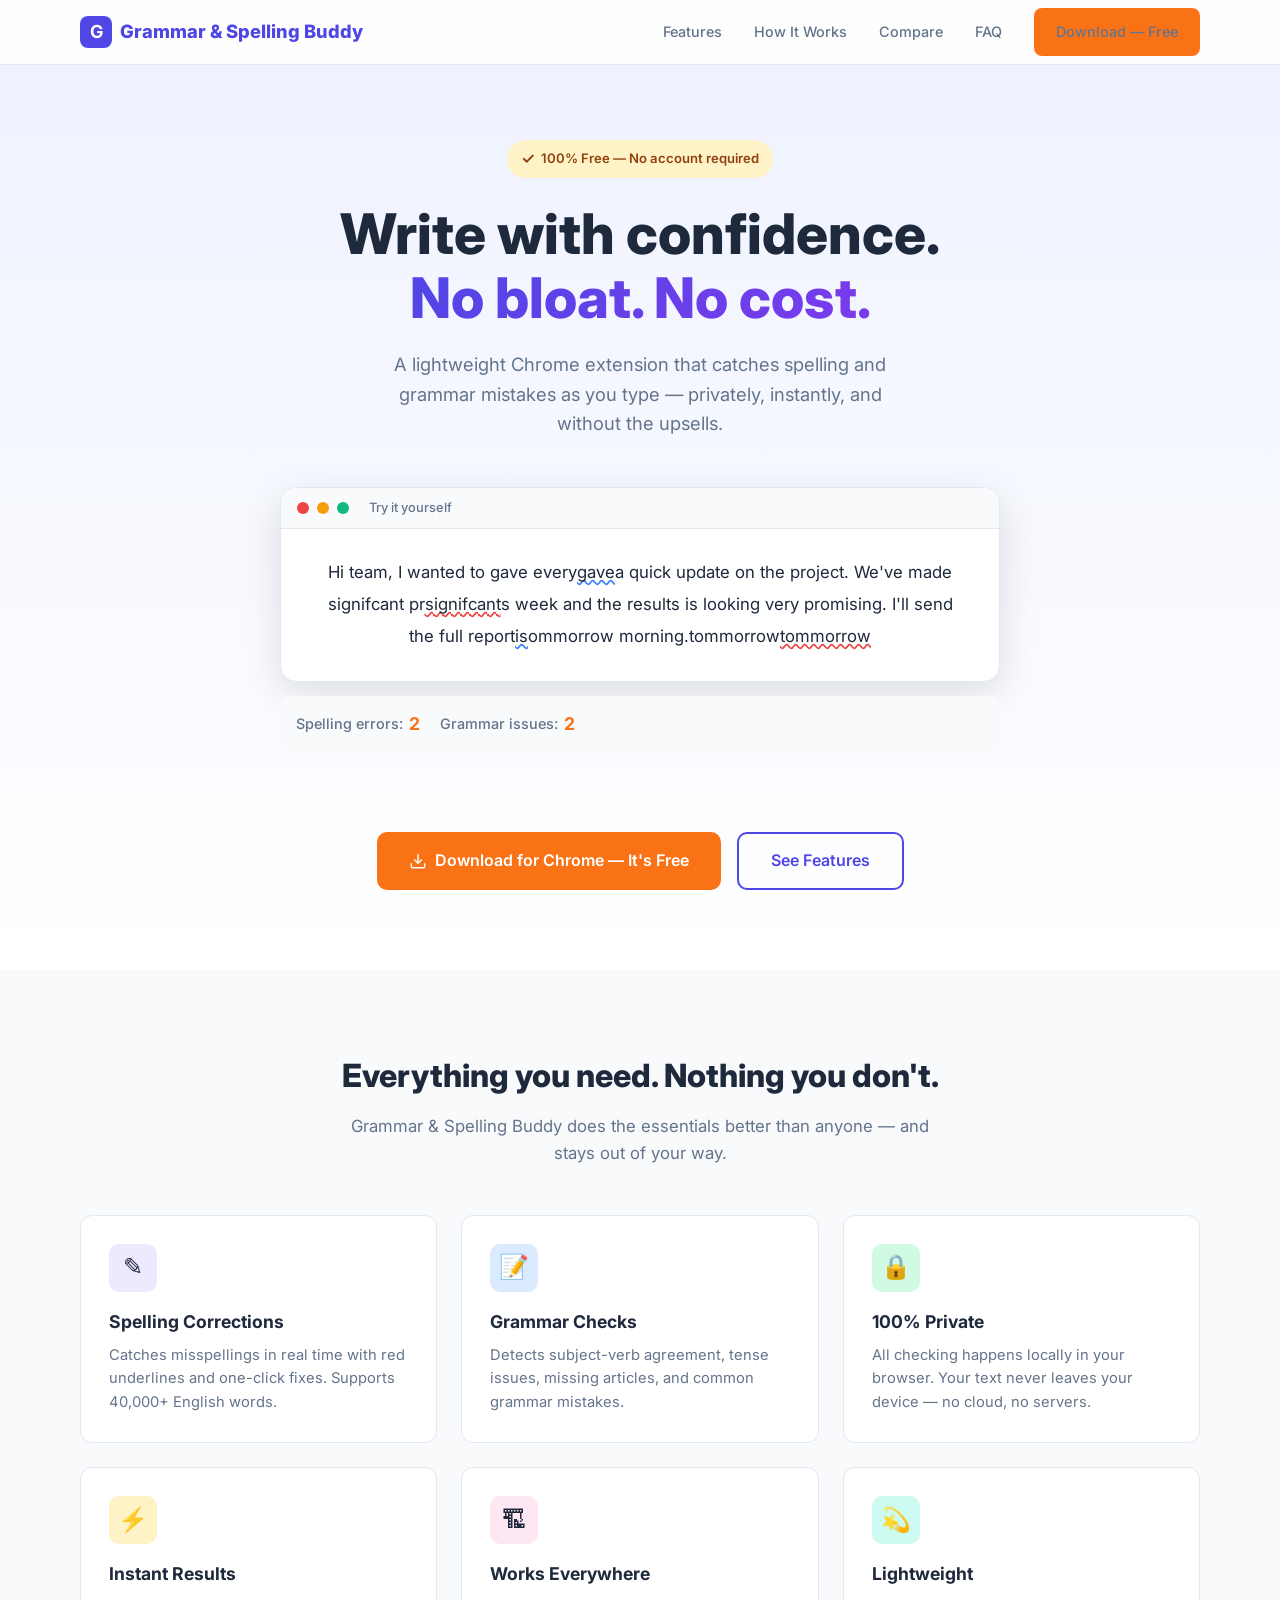
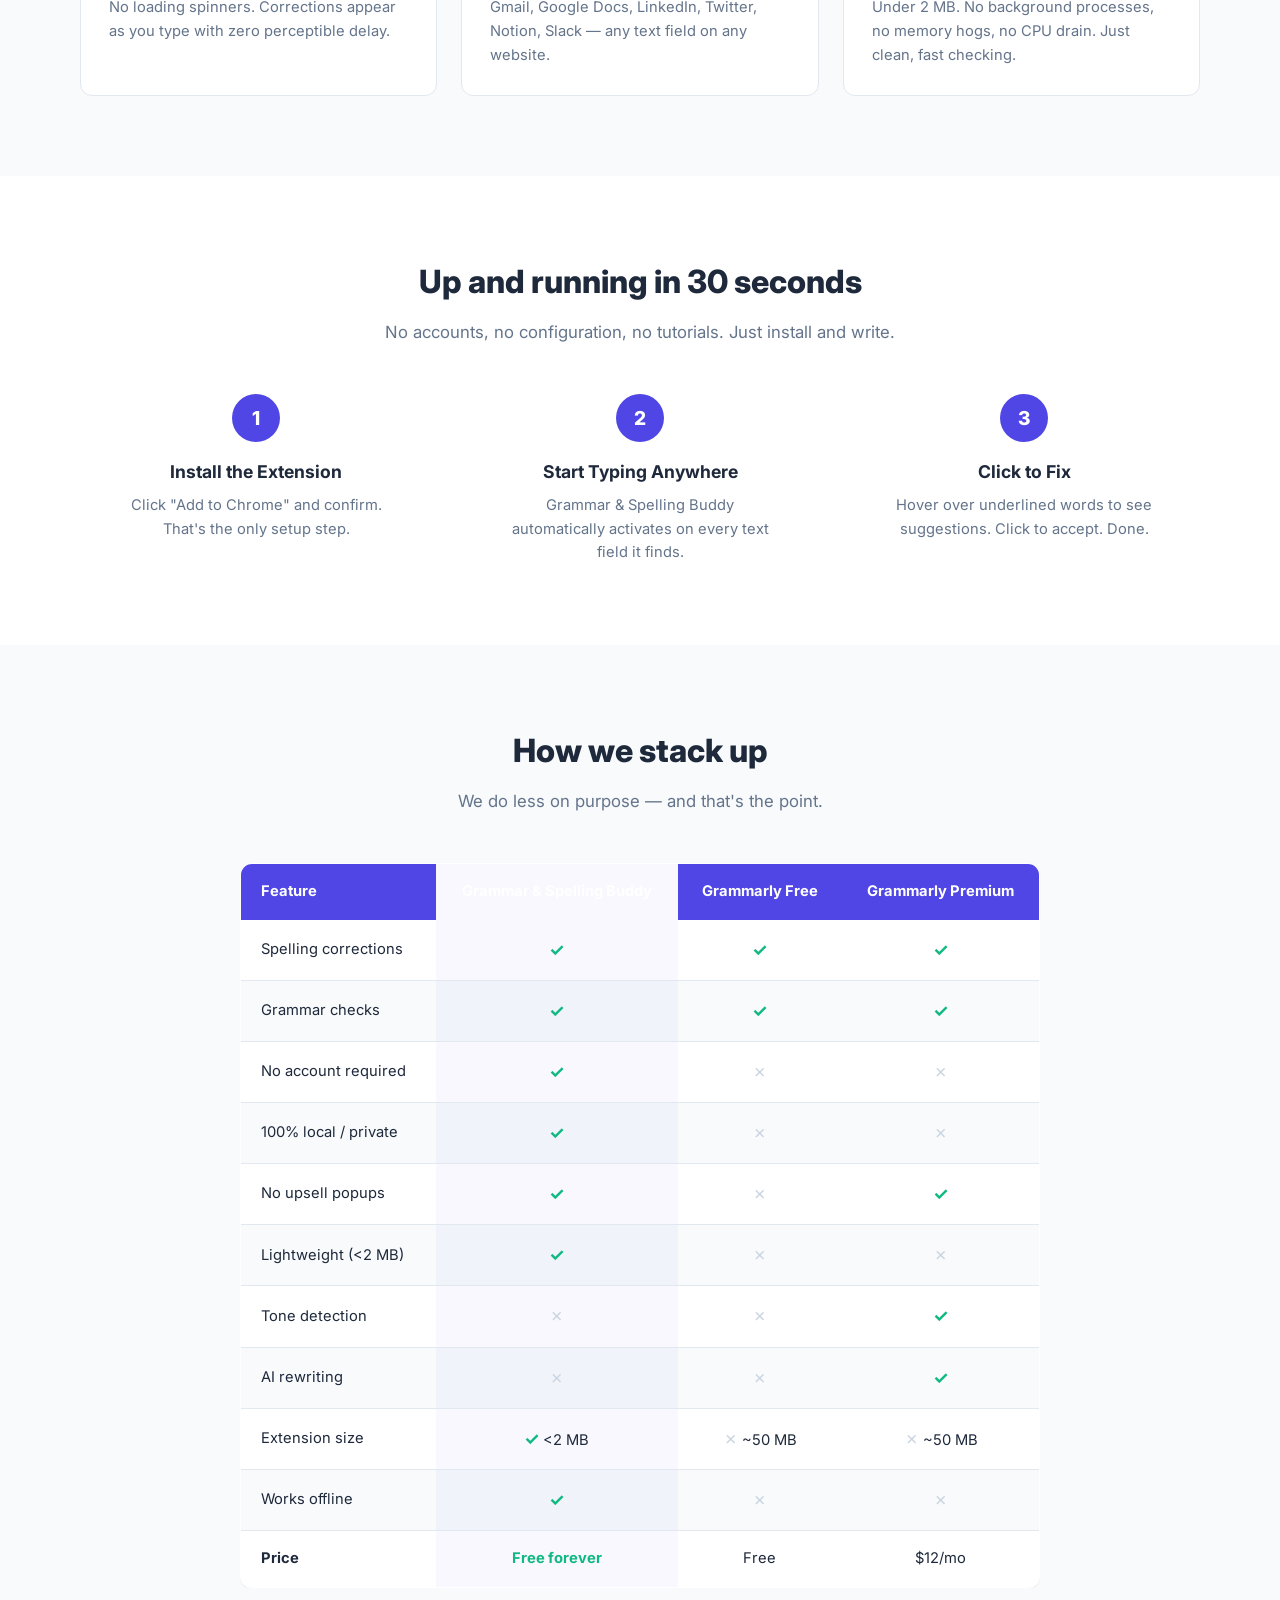
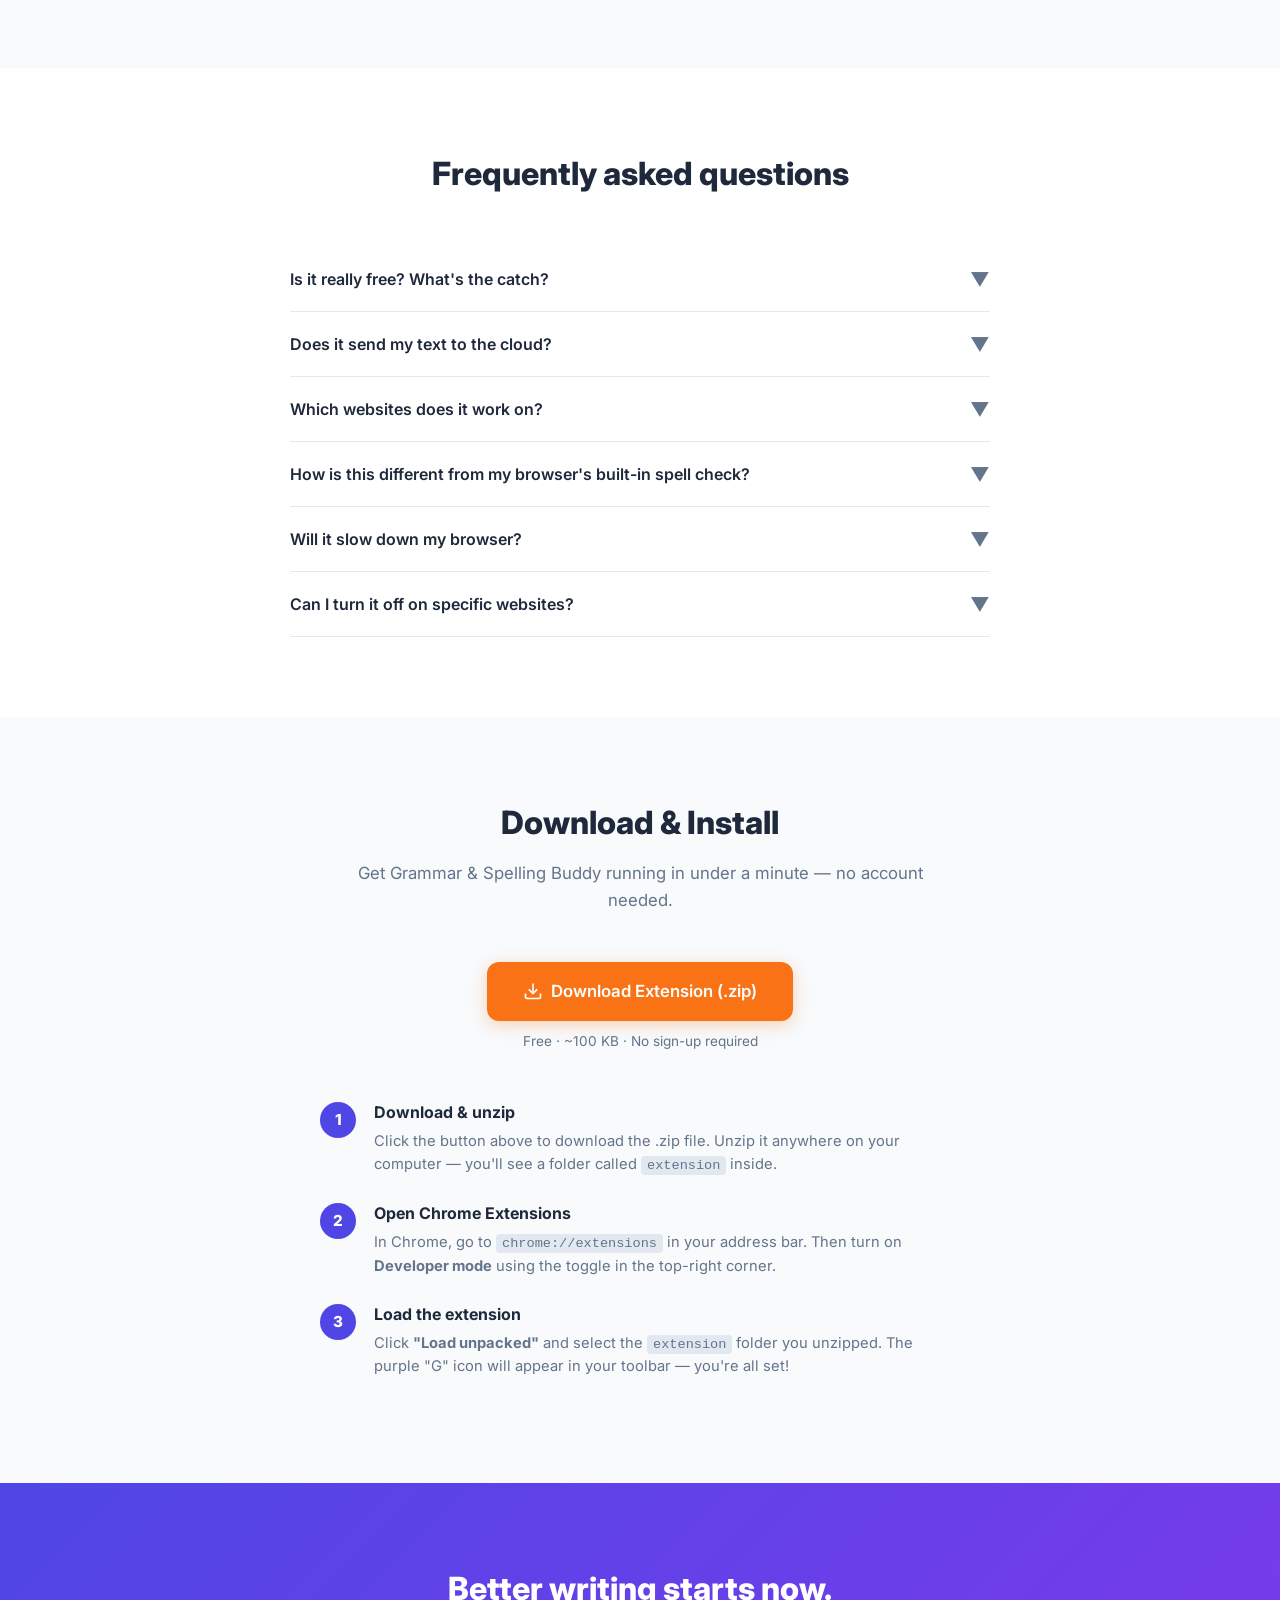
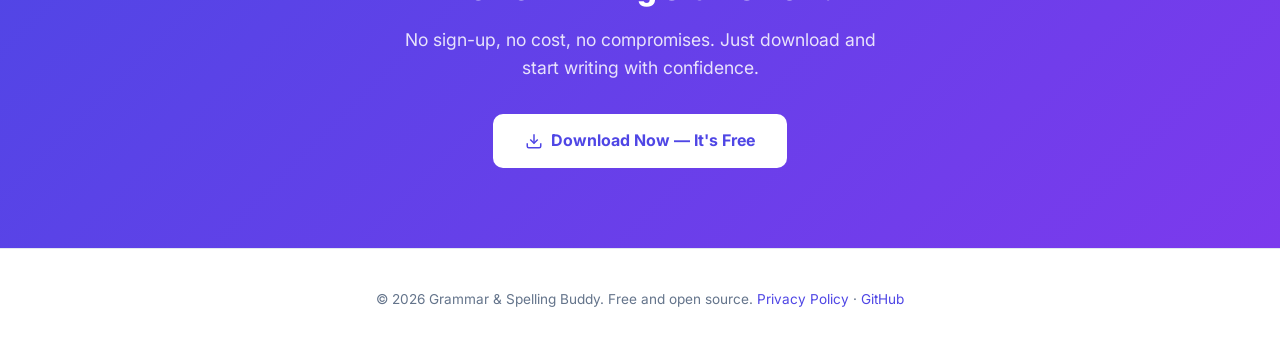
==== commit 4f558a2c: "UI/UX redesign: interactive hero, tabbed popup, draggable sidebar, animations Website: - Replaced st" ====
--- a/index.html
+++ b/index.html
@@ -23,6 +23,8 @@
       --primary-light: #EEF2FF;
       --accent: #10B981;
       --accent-light: #D1FAE5;
+      --cta: #F97316;
+      --cta-dark: #EA580C;
       --text: #1E293B;
       --text-muted: #64748B;
       --bg: #FFFFFF;
@@ -74,19 +76,19 @@
     .nav-links a:hover { color: var(--text); }
     .btn {
       display: inline-flex; align-items: center; gap: 8px;
-      padding: 10px 22px; border-radius: 8px; font-weight: 600;
+      padding: 12px 22px; min-height: 44px; border-radius: 8px; font-weight: 600;
       font-size: 0.9rem; text-decoration: none; transition: all 0.2s;
       border: none; cursor: pointer;
     }
     .btn-primary {
-      background: var(--primary); color: #fff;
-    }
-    .btn-primary:hover { background: var(--primary-dark); transform: translateY(-1px); box-shadow: var(--shadow-md); }
+      background: var(--cta); color: #fff;
+    }
+    .btn-primary:hover { background: var(--cta-dark); transform: translateY(-1px); box-shadow: var(--shadow-md); }
     .btn-outline {
       background: transparent; color: var(--primary); border: 2px solid var(--primary);
     }
     .btn-outline:hover { background: var(--primary-light); }
-    .btn-large { padding: 14px 32px; font-size: 1rem; border-radius: 10px; }
+    .btn-large { padding: 14px 32px; min-height: 48px; font-size: 1rem; border-radius: 10px; }
     .btn svg { width: 18px; height: 18px; }
 
     /* ---- HERO ---- */
@@ -97,7 +99,7 @@
     }
     .hero-badge {
       display: inline-flex; align-items: center; gap: 6px;
-      background: var(--accent-light); color: #065F46; font-size: 0.82rem;
+      background: #FEF3C7; color: #92400E; font-size: 0.82rem;
       font-weight: 600; padding: 6px 14px; border-radius: 50px; margin-bottom: 1.5rem;
     }
     .hero-badge span { font-size: 1rem; }
@@ -164,11 +166,11 @@
       display: block; font-size: 0.72rem; color: #94A3B8; margin-bottom: 4px;
     }
     .demo-body .tooltip .fix-btn {
-      display: inline-block; background: var(--primary); color: #fff;
-      padding: 4px 12px; border-radius: 5px; font-weight: 600; font-size: 0.78rem;
-      margin-top: 4px; transition: background 0.15s;
-    }
-    .demo-body .tooltip .fix-btn:hover { background: var(--primary-dark); }
+      display: inline-block; background: var(--cta); color: #fff;
+      padding: 6px 14px; min-height: 32px; border-radius: 5px; font-weight: 600; font-size: 0.78rem;
+      margin-top: 4px; transition: background 0.15s; border: none; cursor: pointer; align-items: center; justify-content: center;
+    }
+    .demo-body .tooltip .fix-btn:hover { background: var(--cta-dark); }
     .demo-body .tooltip::after {
       content: ''; position: absolute; top: 100%; left: 50%;
       transform: translateX(-50%); border: 6px solid transparent;
@@ -208,14 +210,67 @@
 
     /* ---- TRY IT YOURSELF ---- */
     .try-it-section {
-      max-width: 720px; margin: 40px auto 0; padding: 32px;
+      max-width: 720px; margin: 0 auto 80px; padding: 0;
+    }
+
+    .try-it-card {
       background: var(--bg); border: 1px solid var(--border);
-      border-radius: 16px; box-shadow: var(--shadow-lg);
-    }
+      border-radius: 16px; box-shadow: var(--shadow-lg); overflow: hidden;
+    }
+
+    .try-it-header {
+      background: var(--bg-alt); padding: 10px 16px;
+      display: flex; align-items: center; gap: 8px;
+      border-bottom: 1px solid var(--border);
+    }
+
+    .try-it-dot { width: 12px; height: 12px; border-radius: 50%; }
+    .try-it-dot.red { background: #EF4444; }
+    .try-it-dot.yellow { background: #F59E0B; }
+    .try-it-dot.green { background: #10B981; }
+    .try-it-header span { margin-left: 12px; font-size: 0.8rem; color: var(--text-muted); font-weight: 500; }
 
     .try-it-section h2 {
       font-size: 1.3rem; font-weight: 700; margin-bottom: 1rem;
       color: var(--text);
+    }
+
+    .try-it-body {
+      padding: 28px 32px; font-size: 1.05rem; line-height: 1.9;
+      min-height: 120px;
+    }
+
+    .try-it-body .error-spelling,
+    .try-it-body .error-grammar {
+      text-decoration-skip-ink: none; cursor: pointer; position: relative;
+      transition: all 0.3s ease;
+    }
+    .try-it-body .error-spelling {
+      text-decoration: underline wavy var(--red-underline);
+    }
+    .try-it-body .error-grammar {
+      text-decoration: underline wavy var(--blue-underline);
+    }
+    .try-it-body .error-spelling.fixed,
+    .try-it-body .error-grammar.fixed {
+      text-decoration: none;
+      color: var(--accent);
+      background: var(--accent-light);
+      border-radius: 3px;
+      padding: 0 2px;
+      cursor: default;
+    }
+
+    @keyframes typewriter {
+      from { width: 0; }
+      to { width: 100%; }
+    }
+
+    .try-it-body.typing {
+      animation: typewriter 3s steps(120, end) 1 forwards;
+      overflow: hidden;
+      white-space: pre-wrap;
+      word-wrap: break-word;
     }
 
     .try-it-textarea {
@@ -226,6 +281,7 @@
       resize: vertical; margin-bottom: 16px;
       color: var(--text); background: var(--bg-alt);
       transition: border-color 0.2s, box-shadow 0.2s;
+      display: none;
     }
 
     .try-it-textarea:focus {
@@ -233,10 +289,14 @@
       box-shadow: 0 0 0 3px rgba(79, 70, 229, 0.1);
     }
 
+    #hero-textarea {
+      display: none;
+    }
+
     .results-bar {
       display: flex; gap: 20px; padding: 14px 16px;
       background: var(--bg-alt); border-radius: 10px;
-      margin-bottom: 16px; font-size: 0.9rem;
+      margin: 14px 0 16px 0; font-size: 0.9rem;
     }
 
     .result-item {
@@ -244,7 +304,7 @@
     }
 
     .result-label { color: var(--text-muted); font-weight: 500; }
-    .result-count { color: var(--primary); font-weight: 700; font-size: 1.1rem; }
+    .result-count { color: var(--cta); font-weight: 700; font-size: 1.1rem; }
 
     .issues-list {
       max-height: 200px; overflow-y: auto;
@@ -266,12 +326,12 @@
     .issue-card.grammar .issue-error { color: var(--blue-underline); }
 
     .issue-fix-btn {
-      background: var(--primary); color: #fff; border: none;
-      padding: 6px 12px; border-radius: 5px; font-size: 0.8rem;
+      background: var(--cta); color: #fff; border: none;
+      padding: 8px 14px; min-height: 36px; border-radius: 5px; font-size: 0.8rem;
       font-weight: 600; cursor: pointer; transition: background 0.2s;
     }
 
-    .issue-fix-btn:hover { background: var(--primary-dark); }
+    .issue-fix-btn:hover { background: var(--cta-dark); }
 
     .no-issues {
       text-align: center; padding: 20px;
@@ -311,6 +371,64 @@
     .feature-icon.teal { background: #CCFBF1; }
     .feature-card h3 { font-size: 1.1rem; font-weight: 700; margin-bottom: 0.5rem; }
     .feature-card p { color: var(--text-muted); font-size: 0.92rem; }
+
+    /* ---- FEATURE ICON ANIMATIONS ---- */
+    @keyframes wiggle-write {
+      0%, 100% { transform: rotate(0deg); }
+      25% { transform: rotate(-2deg); }
+      75% { transform: rotate(2deg); }
+    }
+    @keyframes page-flip {
+      0%, 100% { transform: rotateY(0deg); }
+      50% { transform: rotateY(10deg); }
+    }
+    @keyframes lock-click {
+      0%, 100% { transform: rotate(0deg); }
+      50% { transform: rotate(-5deg); }
+    }
+    @keyframes pulse-flash {
+      0%, 100% { opacity: 1; }
+      50% { opacity: 0.6; }
+    }
+    @keyframes build-stack {
+      0%, 100% { transform: translateY(0px); }
+      33% { transform: translateY(-3px); }
+      66% { transform: translateY(0px); }
+    }
+    @keyframes float-levitate {
+      0%, 100% { transform: translateY(0px); }
+      50% { transform: translateY(-4px); }
+    }
+
+    .feature-card:hover .feature-icon.purple {
+      animation: wiggle-write 0.4s ease-in-out;
+    }
+    .feature-card:hover .feature-icon.blue {
+      animation: page-flip 0.4s ease-in-out;
+    }
+    .feature-card:hover .feature-icon.green {
+      animation: lock-click 0.4s ease-in-out;
+    }
+    .feature-card:hover .feature-icon.orange {
+      animation: pulse-flash 0.4s ease-in-out;
+    }
+    .feature-card:hover .feature-icon.pink {
+      animation: build-stack 0.4s ease-in-out;
+    }
+    .feature-card:hover .feature-icon.teal {
+      animation: float-levitate 0.4s ease-in-out;
+    }
+
+    @media (prefers-reduced-motion: reduce) {
+      .feature-card:hover .feature-icon.purple,
+      .feature-card:hover .feature-icon.blue,
+      .feature-card:hover .feature-icon.green,
+      .feature-card:hover .feature-icon.orange,
+      .feature-card:hover .feature-icon.pink,
+      .feature-card:hover .feature-icon.teal {
+        animation: none;
+      }
+    }
 
     /* ---- HOW IT WORKS ---- */
     .steps {
@@ -377,11 +495,11 @@
       text-align: center; margin-bottom: 3rem;
     }
     .download-btn {
-      font-size: 1.05rem; padding: 16px 36px; border-radius: 12px;
-      box-shadow: 0 4px 16px rgba(79,70,229,0.3);
+      font-size: 1.05rem; padding: 16px 36px; min-height: 48px; border-radius: 12px;
+      box-shadow: 0 4px 16px rgba(249,115,22,0.3);
     }
     .download-btn:hover {
-      box-shadow: 0 6px 24px rgba(79,70,229,0.4);
+      box-shadow: 0 6px 24px rgba(249,115,22,0.4);
     }
     .download-note {
       margin-top: 10px; font-size: 0.85rem; color: var(--text-muted);
@@ -465,7 +583,31 @@
     <div class="hero-badge"><span>&#10003;</span> 100% Free — No account required</div>
     <h1>Write with confidence.<br><span class="highlight">No bloat. No cost.</span></h1>
     <p>A lightweight Chrome extension that catches spelling and grammar mistakes as you type — privately, instantly, and without the upsells.</p>
-    <div class="hero-buttons">
+
+    <!-- INTERACTIVE HERO DEMO -->
+    <div class="try-it-section" style="margin-top: 3rem;">
+      <div class="try-it-card">
+        <div class="try-it-header">
+          <div class="try-it-dot red"></div>
+          <div class="try-it-dot yellow"></div>
+          <div class="try-it-dot green"></div>
+          <span>Try it yourself</span>
+        </div>
+        <div class="try-it-body" id="hero-demo-body">Hi team, I wanted to gave everyone a quick update on the project. We've made signifcant progress this week and the results is looking very promising. I'll send the full report tommorrow morning.</div>
+      </div>
+      <div class="results-bar">
+        <div class="result-item">
+          <span class="result-label">Spelling errors:</span>
+          <span class="result-count" id="hero-spelling-count">0</span>
+        </div>
+        <div class="result-item">
+          <span class="result-label">Grammar issues:</span>
+          <span class="result-count" id="hero-grammar-count">0</span>
+        </div>
+      </div>
+    </div>
+
+    <div class="hero-buttons" style="margin-top: 2rem;">
       <a href="#download" class="btn btn-primary btn-large">
         <svg viewBox="0 0 24 24" fill="none" stroke="currentColor" stroke-width="2" style="width:18px;height:18px"><path d="M21 15v4a2 2 0 0 1-2 2H5a2 2 0 0 1-2-2v-4"/><polyline points="7 10 12 15 17 10"/><line x1="12" y1="15" x2="12" y2="3"/></svg>
         Download for Chrome — It's Free
@@ -474,45 +616,6 @@
     </div>
   </section>
 
-  <!-- LIVE DEMO PREVIEW -->
-  <div class="demo-section">
-    <div class="demo-card">
-      <div class="demo-toolbar">
-        <div class="demo-dot red"></div>
-        <div class="demo-dot yellow"></div>
-        <div class="demo-dot green"></div>
-        <span>compose email — Gmail</span>
-      </div>
-      <div class="demo-body">
-        Hi team, I wanted to <span class="error-grammar" data-fix="give" id="first-error">gave<span class="click-to-fix-label">Click to fix →</span><span class="tooltip"><span class="fix-label">verb tense</span>&#9998; Did you mean "give"?<br><span class="fix-btn">Click to fix</span></span></span> everyone a quick update on the project. We've made
-        <span class="error-spelling" data-fix="significant">signifcant<span class="tooltip"><span class="fix-label">spelling</span>&#9998; significant<br><span class="fix-btn">Click to fix</span></span></span> progress this week and the results
-        <span class="error-grammar" data-fix="are">is<span class="tooltip"><span class="fix-label">subject-verb agreement</span>&#9998; "are"<br><span class="fix-btn">Click to fix</span></span></span> looking very promising. I'll send the full report
-        <span class="error-spelling" data-fix="tomorrow">tommorrow<span class="tooltip"><span class="fix-label">spelling</span>&#9998; tomorrow<br><span class="fix-btn">Click to fix</span></span></span> morning.
-      </div>
-      <div class="demo-stats">
-        <span><span class="count">2</span> spelling errors</span>
-        <span><span class="count">2</span> grammar issues</span>
-        <span>Checked in <span class="count">&lt;1s</span></span>
-      </div>
-    </div>
-        <div class="try-it-section">
-      <h2>Try it yourself</h2>
-      <textarea class="try-it-textarea" id="try-it-textarea" placeholder="Type or paste text here to see live checking...">Hi team, I wanted to gave everyone a quick update. We've made signifcant progress and the results is looking very promising.</textarea>
-      <div class="results-bar">
-        <div class="result-item">
-          <span class="result-label">Spelling errors:</span>
-          <span class="result-count" id="spelling-count">0</span>
-        </div>
-        <div class="result-item">
-          <span class="result-label">Grammar issues:</span>
-          <span class="result-count" id="grammar-count">0</span>
-        </div>
-      </div>
-      <div class="issues-list" id="issues-list">
-        <div class="no-issues">No issues found</div>
-      </div>
-    </div>
-  </div>
 
   <!-- FEATURES -->
   <section id="features" class="section-alt">
@@ -785,13 +888,66 @@
 
   <!-- FAQ TOGGLE SCRIPT -->
   <script>
-    // Pulse animation on first error on page load
+    // Typing animation for hero demo
+    const fullText = "Hi team, I wanted to gave everyone a quick update on the project. We've made signifcant progress this week and the results is looking very promising. I'll send the full report tommorrow morning.";
+    const errors = [
+      { word: 'gave', start: 31, end: 35, fix: 'give', type: 'grammar', label: 'verb tense' },
+      { word: 'signifcant', start: 90, end: 100, fix: 'significant', type: 'spelling' },
+      { word: 'is', start: 175, end: 177, fix: 'are', type: 'grammar', label: 'subject-verb agreement' },
+      { word: 'tommorrow', start: 232, end: 241, fix: 'tomorrow', type: 'spelling' }
+    ];
+
+    function initHeroDemo() {
+      const body = document.getElementById('hero-demo-body');
+      const text = body.textContent.trim();
+
+      // Build HTML with errors highlighted
+      let html = '';
+      let lastIndex = 0;
+
+      errors.forEach(error => {
+        html += text.substring(lastIndex, error.start);
+        const errorClass = error.type === 'grammar' ? 'error-grammar' : 'error-spelling';
+        html += `<span class="${errorClass}" data-fix="${error.fix}">${error.word}</span>`;
+        lastIndex = error.end;
+      });
+      html += text.substring(lastIndex);
+
+      body.innerHTML = html;
+
+      // Add click handlers to errors
+      body.querySelectorAll('[data-fix]').forEach(span => {
+        span.addEventListener('click', () => {
+          if (span.classList.contains('fixed')) return;
+          span.classList.add('fixed');
+          span.textContent = span.dataset.fix;
+          updateHeroDemoStats();
+        });
+      });
+
+      updateHeroDemoStats();
+    }
+
+    function updateHeroDemoStats() {
+      const remaining = document.querySelectorAll('#hero-demo-body [data-fix]:not(.fixed)');
+      const spellingLeft = document.querySelectorAll('#hero-demo-body .error-spelling:not(.fixed)').length;
+      const grammarLeft = document.querySelectorAll('#hero-demo-body .error-grammar:not(.fixed)').length;
+
+      document.getElementById('hero-spelling-count').textContent = spellingLeft;
+      document.getElementById('hero-grammar-count').textContent = grammarLeft;
+    }
+
+    // Initialize hero demo when page loads
     window.addEventListener('load', () => {
-      const firstError = document.getElementById('first-error');
-      if (firstError) {
-        firstError.classList.add('pulse-3x');
-      }
+      initHeroDemo();
     });
+
+    // Fallback in case load event already fired
+    if (document.readyState === 'loading') {
+      document.addEventListener('DOMContentLoaded', initHeroDemo);
+    } else {
+      initHeroDemo();
+    }
 
     // Simple spell checker and grammar checker
     const commonWords = new Set([
@@ -962,23 +1118,26 @@
       });
     }
 
-    // Debounced checker
-    let checkTimeout;
-    document.getElementById('try-it-textarea').addEventListener('input', () => {
-      clearTimeout(checkTimeout);
-      checkTimeout = setTimeout(() => {
-        const text = document.getElementById('try-it-textarea').value;
+    // Keep old try-it textarea code in case it's used elsewhere
+    const tryItTextarea = document.getElementById('try-it-textarea');
+    if (tryItTextarea) {
+      let checkTimeout;
+      tryItTextarea.addEventListener('input', () => {
+        clearTimeout(checkTimeout);
+        checkTimeout = setTimeout(() => {
+          const text = tryItTextarea.value;
+          const issues = checkText(text);
+          renderIssues(issues);
+        }, 300);
+      });
+
+      // Initial check on load
+      window.addEventListener('load', () => {
+        const text = tryItTextarea.value;
         const issues = checkText(text);
         renderIssues(issues);
-      }, 300);
-    });
-
-    // Initial check on load
-    window.addEventListener('load', () => {
-      const text = document.getElementById('try-it-textarea').value;
-      const issues = checkText(text);
-      renderIssues(issues);
-    });
+      });
+    }
 
     document.querySelectorAll('.faq-question').forEach(btn => {
       btn.addEventListener('click', () => {
@@ -1011,35 +1170,6 @@
       });
     });
 
-    // Interactive demo: click-to-fix errors
-    document.querySelectorAll('.demo-body [data-fix]').forEach(span => {
-      span.addEventListener('click', () => {
-        if (span.classList.contains('fixed')) return;
-        const fix = span.dataset.fix;
-        const tooltip = span.querySelector('.tooltip');
-
-        // Animate the fix
-        span.classList.add('fixed');
-        span.textContent = fix;
-
-        // Update counters
-        updateDemoStats();
-      });
-    });
-
-    function updateDemoStats() {
-      const remaining = document.querySelectorAll('.demo-body [data-fix]:not(.fixed)');
-      const spellingLeft = document.querySelectorAll('.demo-body .error-spelling:not(.fixed)').length;
-      const grammarLeft = document.querySelectorAll('.demo-body .error-grammar:not(.fixed)').length;
-      const statSpans = document.querySelectorAll('.demo-stats > span');
-
-      statSpans[0].innerHTML = '<span class="count">' + spellingLeft + '</span> spelling error' + (spellingLeft !== 1 ? 's' : '');
-      statSpans[1].innerHTML = '<span class="count">' + grammarLeft + '</span> grammar issue' + (grammarLeft !== 1 ? 's' : '');
-
-      if (remaining.length === 0) {
-        statSpans[2].innerHTML = '<span class="count" style="color:#10B981">All clear!</span>';
-      }
-    }
   </script>
 
 </body>
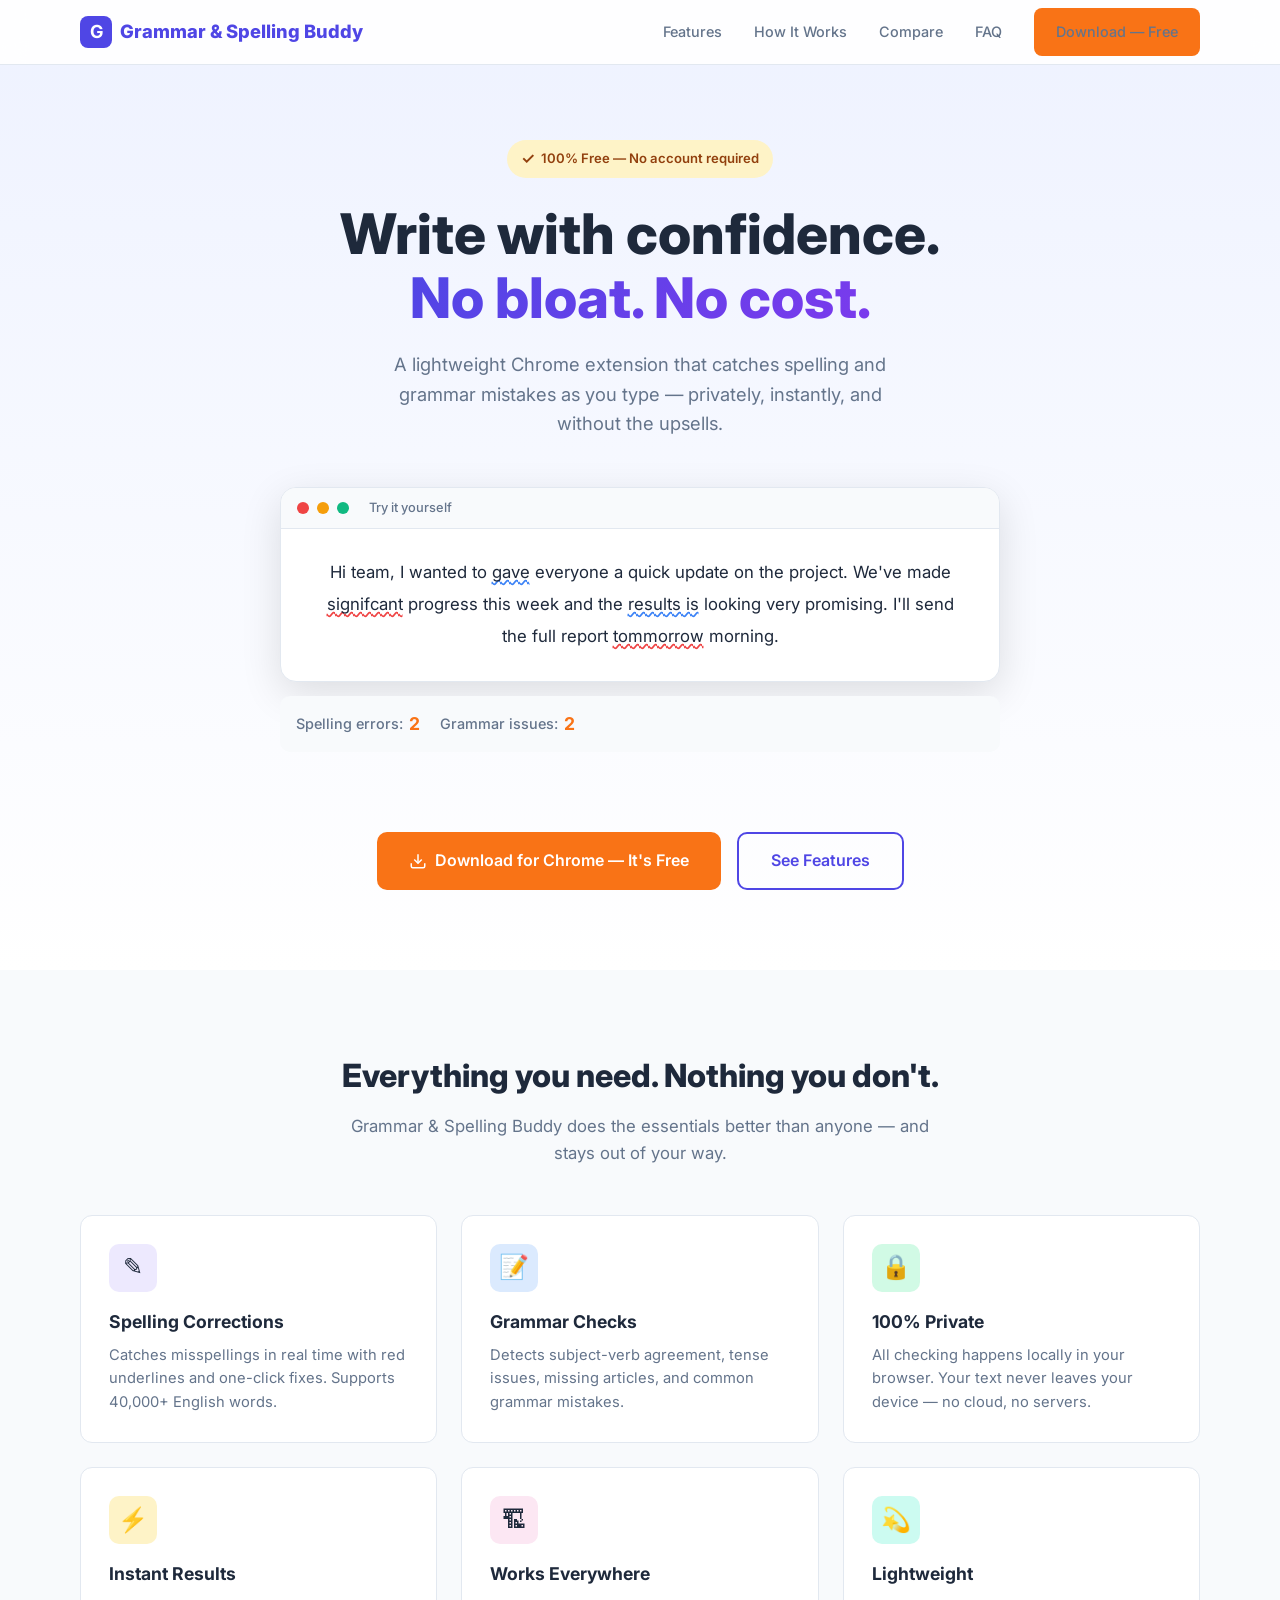
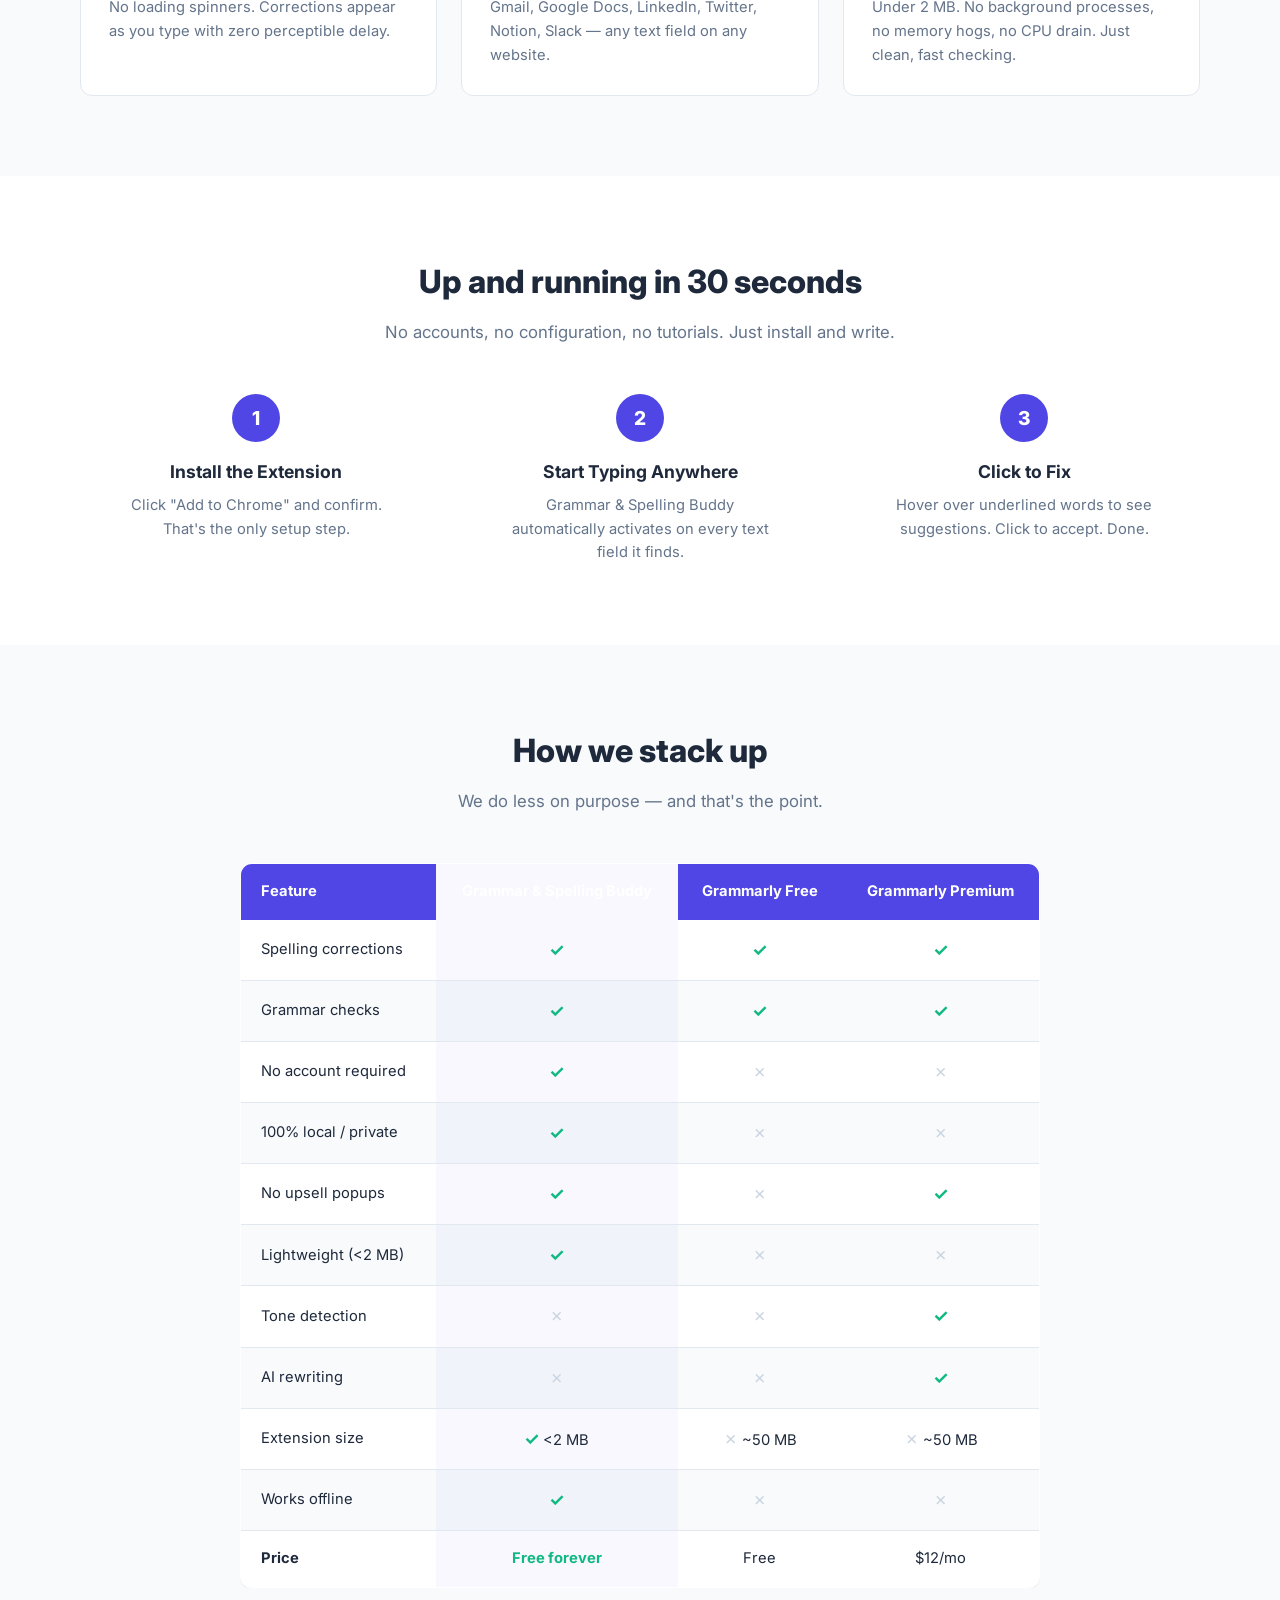
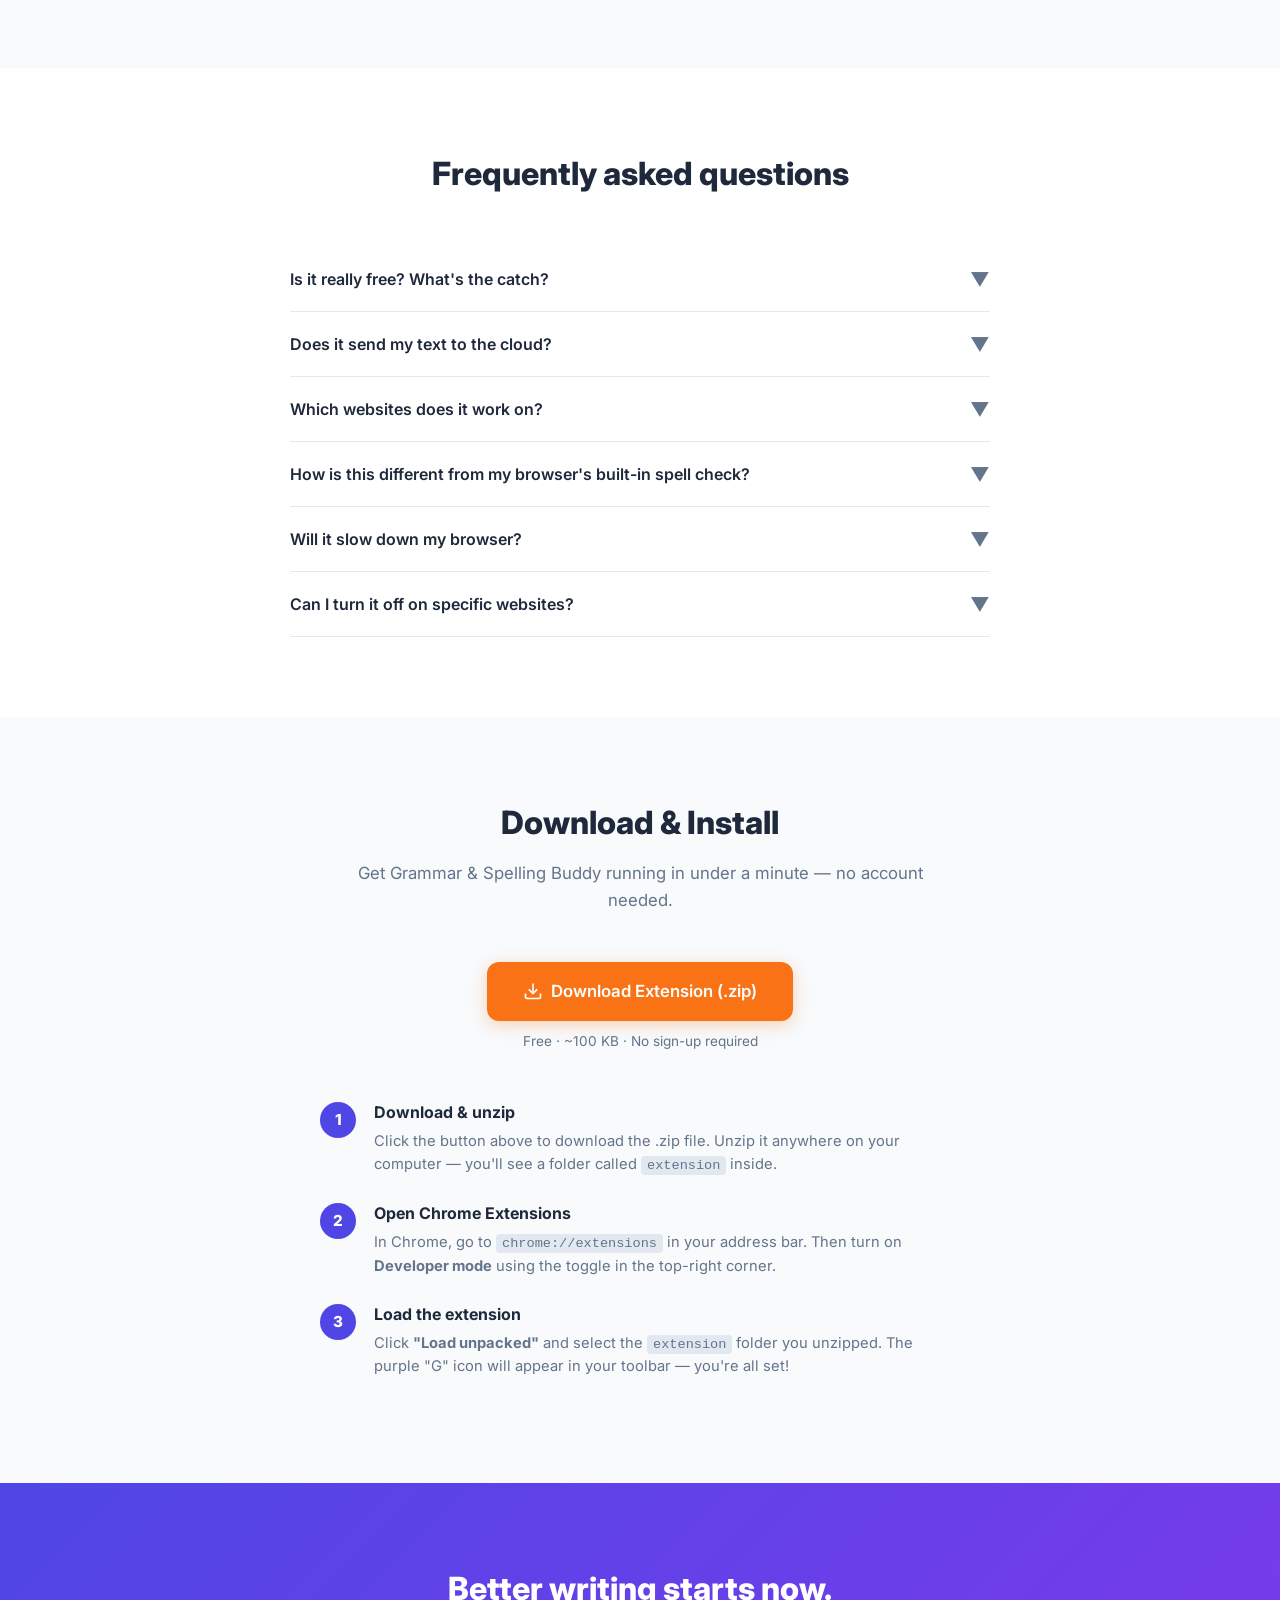
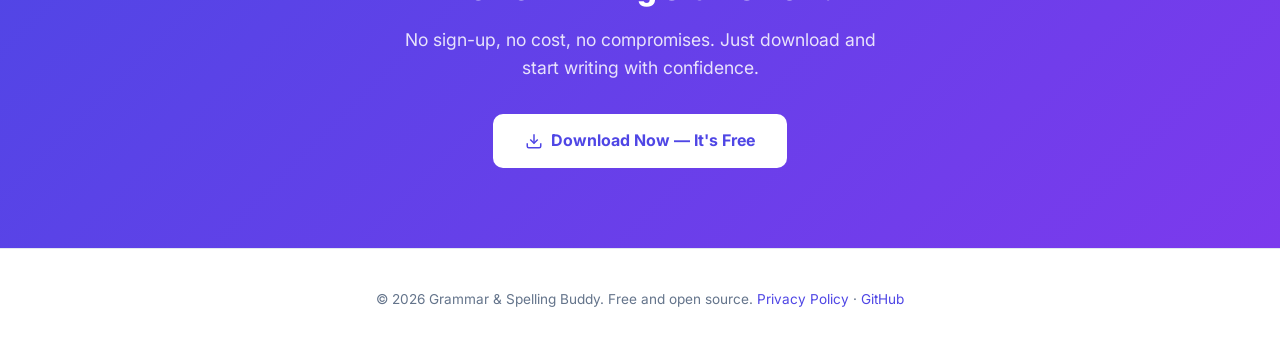
==== commit 12b51eca: "Fix broken hero demo: use word matching instead of hardcoded offsets Hardcoded character positions w" ====
--- a/index.html
+++ b/index.html
@@ -888,61 +888,67 @@
 
   <!-- FAQ TOGGLE SCRIPT -->
   <script>
-    // Typing animation for hero demo
-    const fullText = "Hi team, I wanted to gave everyone a quick update on the project. We've made signifcant progress this week and the results is looking very promising. I'll send the full report tommorrow morning.";
-    const errors = [
-      { word: 'gave', start: 31, end: 35, fix: 'give', type: 'grammar', label: 'verb tense' },
-      { word: 'signifcant', start: 90, end: 100, fix: 'significant', type: 'spelling' },
-      { word: 'is', start: 175, end: 177, fix: 'are', type: 'grammar', label: 'subject-verb agreement' },
-      { word: 'tommorrow', start: 232, end: 241, fix: 'tomorrow', type: 'spelling' }
+    // Hero demo — find errors by word match, not hardcoded offsets
+    const demoErrors = [
+      { find: 'gave', fix: 'give', type: 'grammar' },
+      { find: 'signifcant', fix: 'significant', type: 'spelling' },
+      { find: 'results is', fix: 'results are', type: 'grammar' },
+      { find: 'tommorrow', fix: 'tomorrow', type: 'spelling' }
     ];
 
     function initHeroDemo() {
       const body = document.getElementById('hero-demo-body');
-      const text = body.textContent.trim();
-
-      // Build HTML with errors highlighted
+      if (!body) return;
+      let text = body.textContent.trim();
+
+      // Replace each error word with a clickable span (work from end to start to preserve positions)
+      const matches = [];
+      demoErrors.forEach(err => {
+        const idx = text.indexOf(err.find);
+        if (idx !== -1) {
+          matches.push({ ...err, start: idx, end: idx + err.find.length });
+        }
+      });
+      // Sort by position descending so replacements don't shift earlier offsets
+      matches.sort((a, b) => a.start - b.start);
+
       let html = '';
-      let lastIndex = 0;
-
-      errors.forEach(error => {
-        html += text.substring(lastIndex, error.start);
-        const errorClass = error.type === 'grammar' ? 'error-grammar' : 'error-spelling';
-        html += `<span class="${errorClass}" data-fix="${error.fix}">${error.word}</span>`;
-        lastIndex = error.end;
+      let cursor = 0;
+      matches.forEach(m => {
+        html += escapeHTML(text.substring(cursor, m.start));
+        const cls = m.type === 'grammar' ? 'error-grammar' : 'error-spelling';
+        html += '<span class="' + cls + '" data-fix="' + m.fix + '">' + escapeHTML(m.find) + '</span>';
+        cursor = m.end;
       });
-      html += text.substring(lastIndex);
+      html += escapeHTML(text.substring(cursor));
 
       body.innerHTML = html;
 
-      // Add click handlers to errors
+      // Click to fix
       body.querySelectorAll('[data-fix]').forEach(span => {
+        span.style.cursor = 'pointer';
         span.addEventListener('click', () => {
           if (span.classList.contains('fixed')) return;
           span.classList.add('fixed');
           span.textContent = span.dataset.fix;
-          updateHeroDemoStats();
+          updateHeroCounts();
         });
       });
 
-      updateHeroDemoStats();
-    }
-
-    function updateHeroDemoStats() {
-      const remaining = document.querySelectorAll('#hero-demo-body [data-fix]:not(.fixed)');
-      const spellingLeft = document.querySelectorAll('#hero-demo-body .error-spelling:not(.fixed)').length;
-      const grammarLeft = document.querySelectorAll('#hero-demo-body .error-grammar:not(.fixed)').length;
-
-      document.getElementById('hero-spelling-count').textContent = spellingLeft;
-      document.getElementById('hero-grammar-count').textContent = grammarLeft;
-    }
-
-    // Initialize hero demo when page loads
-    window.addEventListener('load', () => {
-      initHeroDemo();
-    });
-
-    // Fallback in case load event already fired
+      updateHeroCounts();
+    }
+
+    function escapeHTML(str) {
+      return str.replace(/&/g,'&amp;').replace(/</g,'&lt;').replace(/>/g,'&gt;');
+    }
+
+    function updateHeroCounts() {
+      const s = document.querySelectorAll('#hero-demo-body .error-spelling:not(.fixed)').length;
+      const g = document.querySelectorAll('#hero-demo-body .error-grammar:not(.fixed)').length;
+      document.getElementById('hero-spelling-count').textContent = s;
+      document.getElementById('hero-grammar-count').textContent = g;
+    }
+
     if (document.readyState === 'loading') {
       document.addEventListener('DOMContentLoaded', initHeroDemo);
     } else {
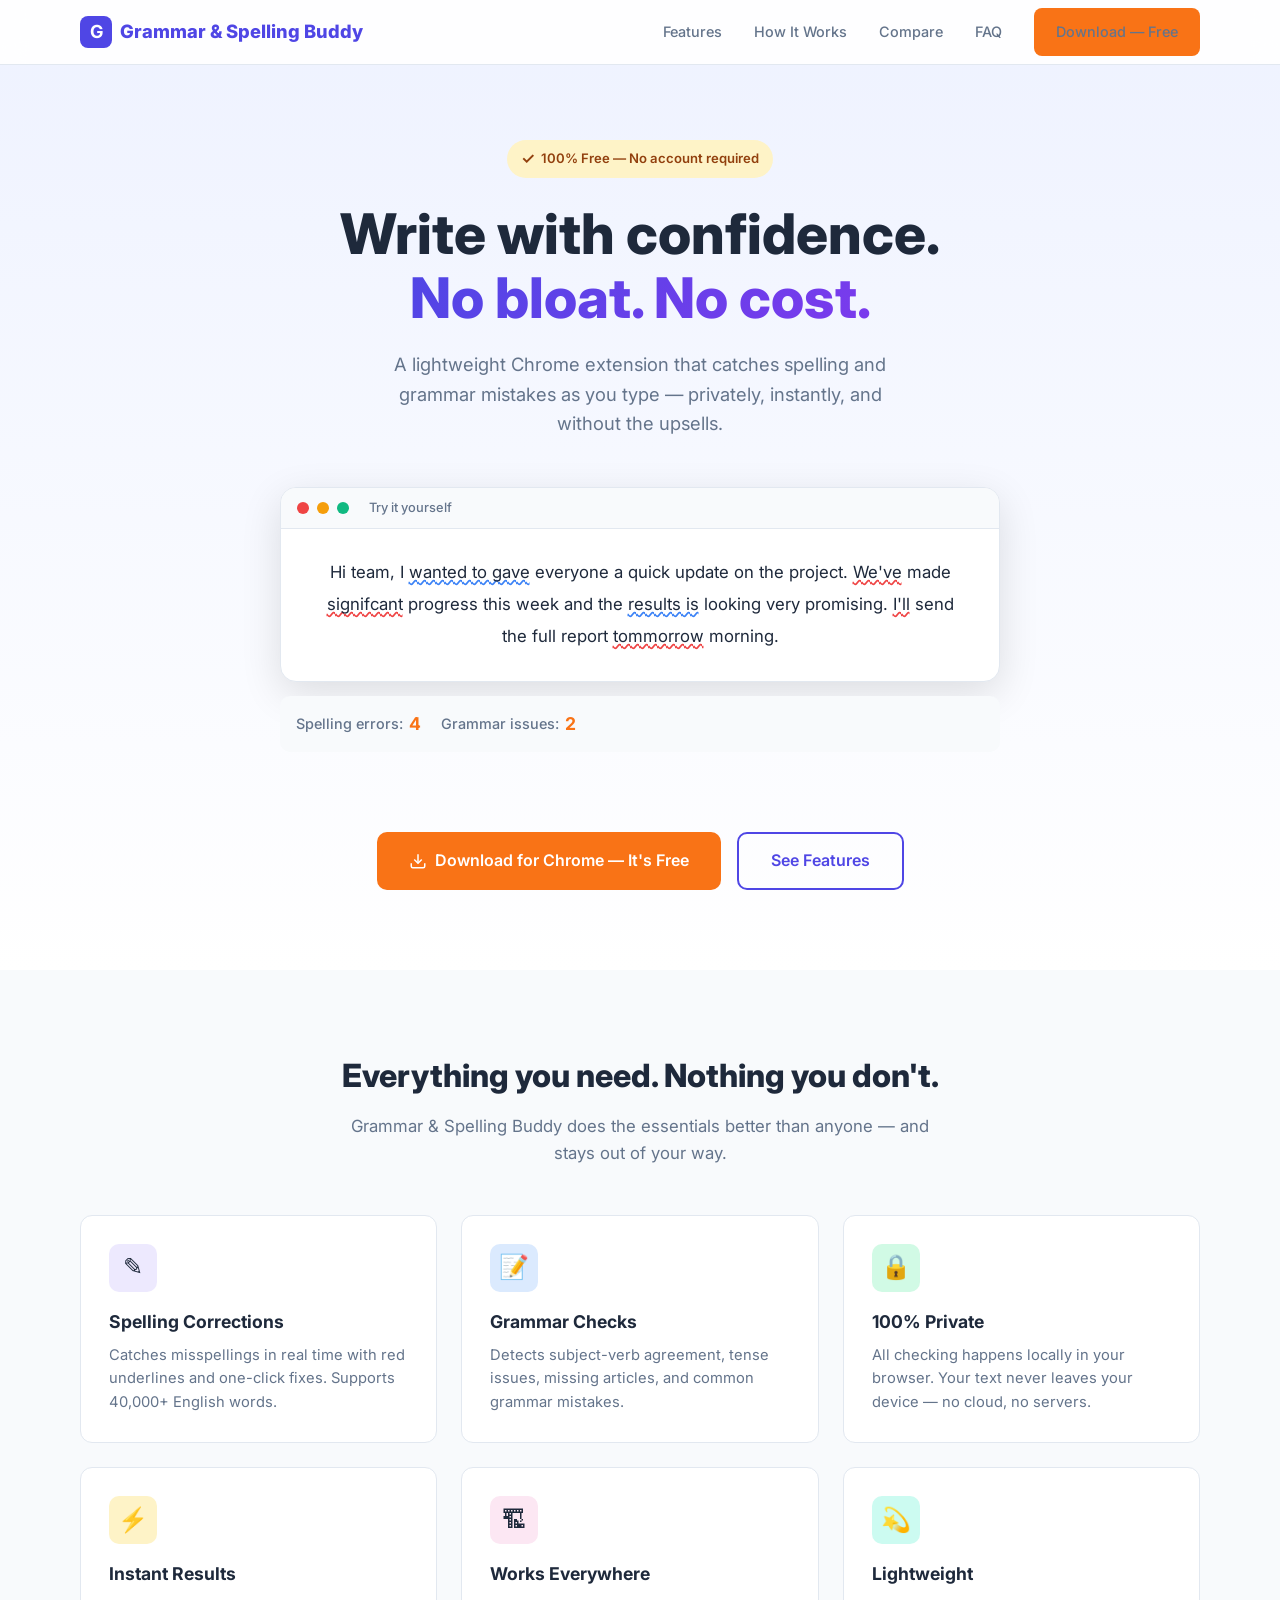
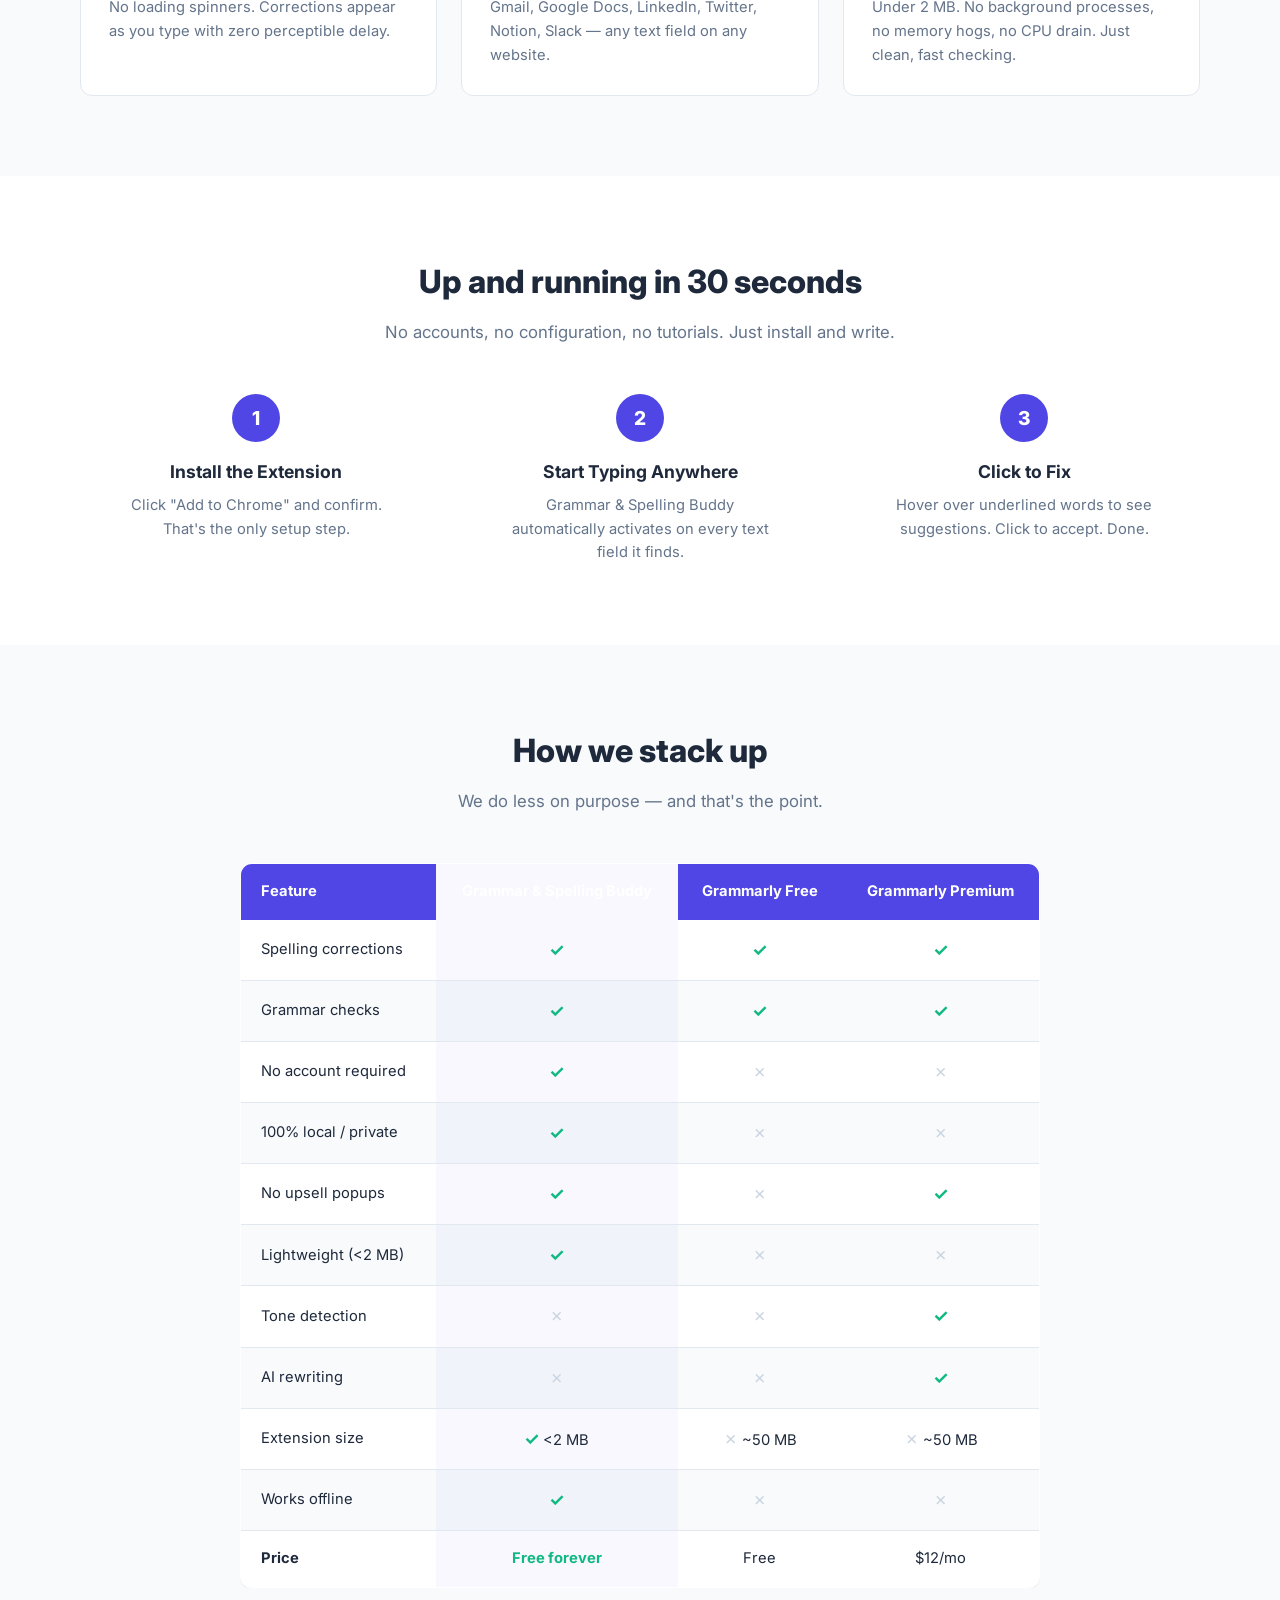
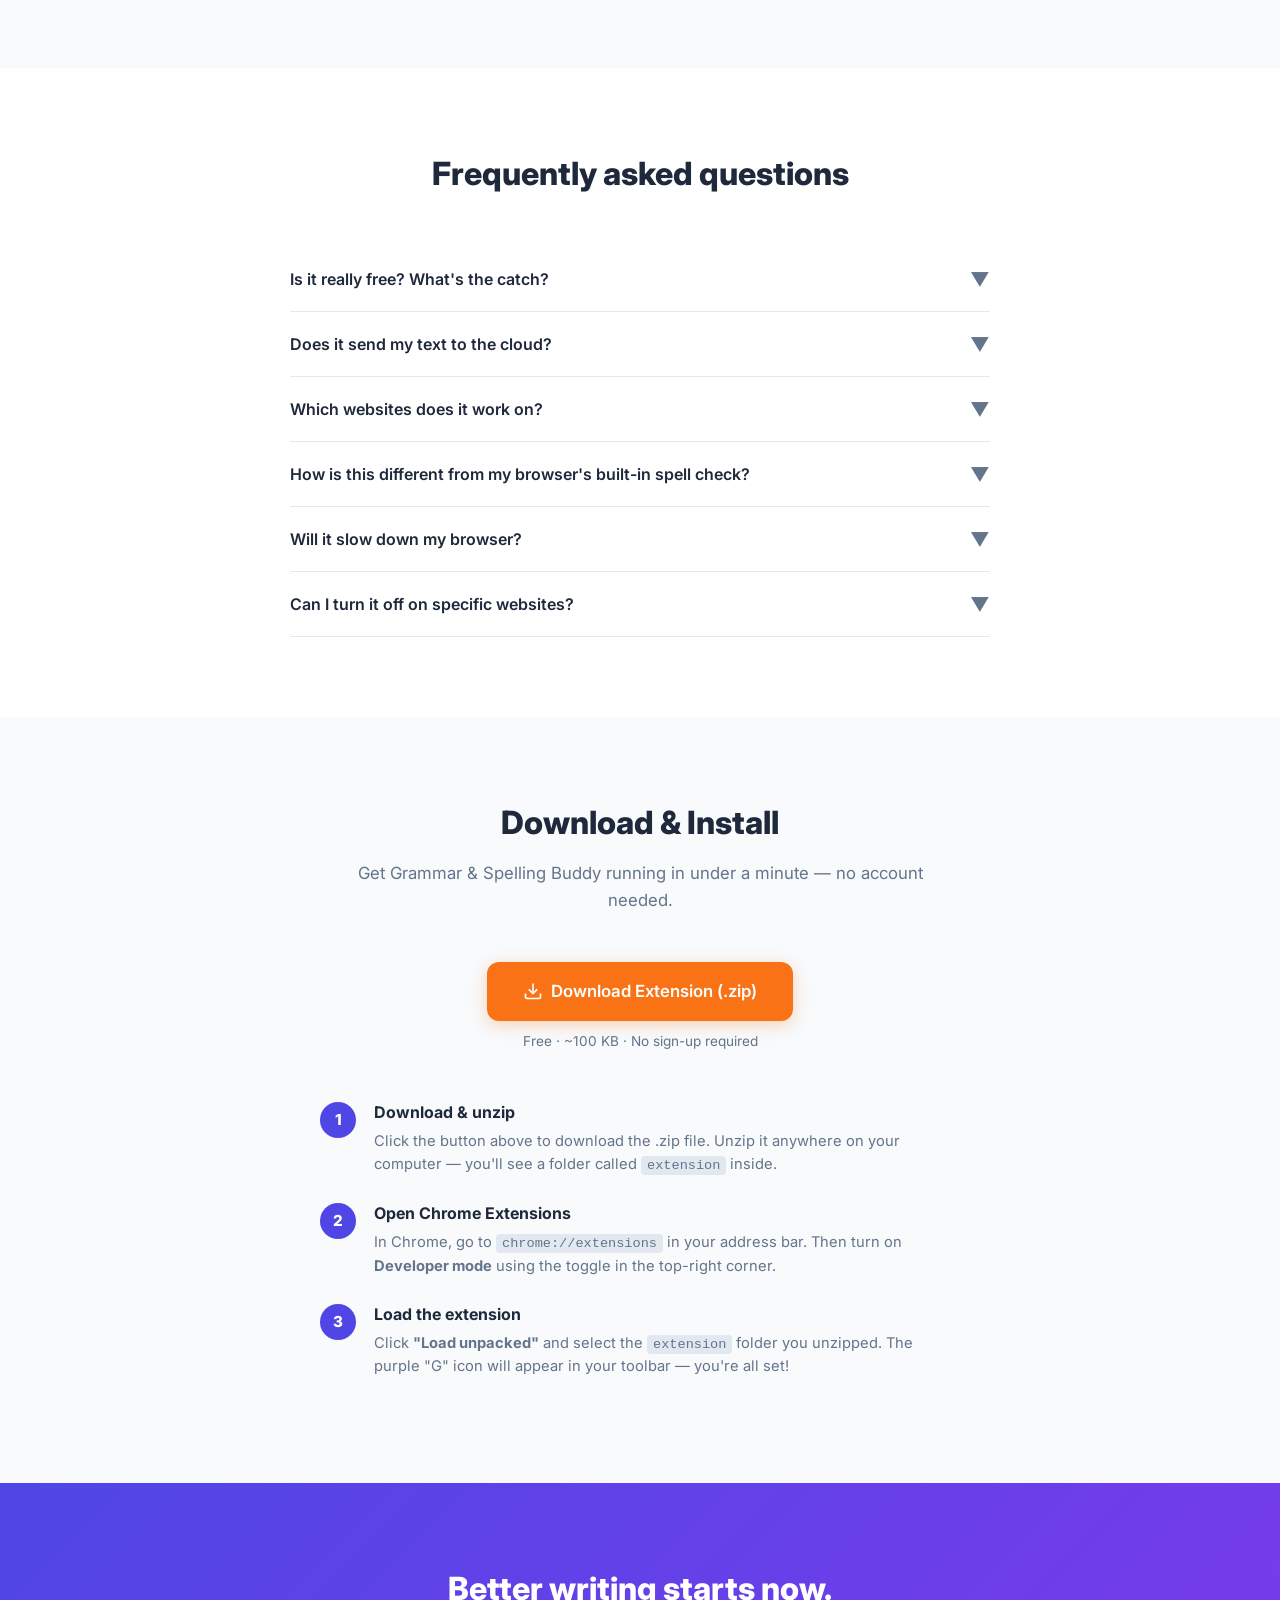
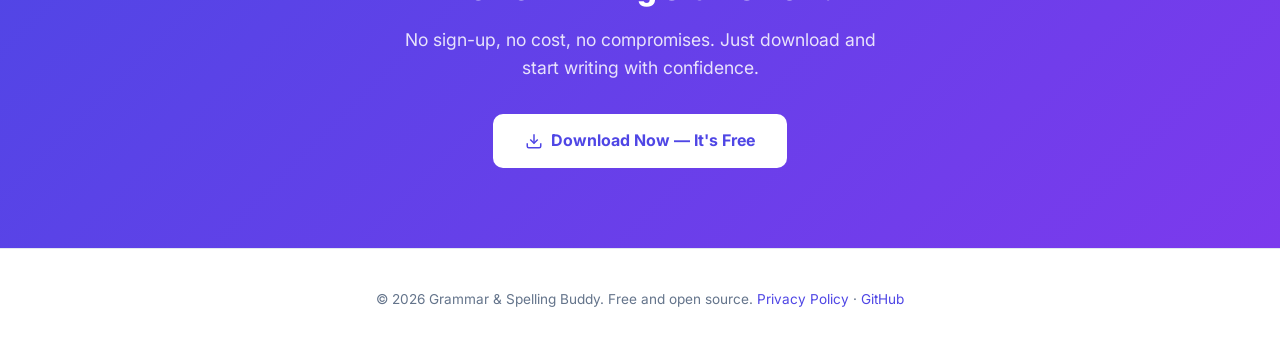
==== commit 95c87119: "Make landing page demo fully interactive with live spell/grammar checking Replace static hardcoded d" ====
--- a/index.html
+++ b/index.html
@@ -237,7 +237,12 @@
 
     .try-it-body {
       padding: 28px 32px; font-size: 1.05rem; line-height: 1.9;
-      min-height: 120px;
+      min-height: 120px; outline: none; cursor: text;
+      position: relative;
+    }
+    .try-it-body:empty::before {
+      content: 'Start typing to see real-time spell and grammar checking...';
+      color: #94A3B8; pointer-events: none;
     }
 
     .try-it-body .error-spelling,
@@ -593,7 +598,7 @@
           <div class="try-it-dot green"></div>
           <span>Try it yourself</span>
         </div>
-        <div class="try-it-body" id="hero-demo-body">Hi team, I wanted to gave everyone a quick update on the project. We've made signifcant progress this week and the results is looking very promising. I'll send the full report tommorrow morning.</div>
+        <div class="try-it-body" id="hero-demo-body" contenteditable="true" spellcheck="false">Hi team, I wanted to gave everyone a quick update on the project. We've made signifcant progress this week and the results is looking very promising. I'll send the full report tommorrow morning.</div>
       </div>
       <div class="results-bar">
         <div class="result-item">
@@ -888,263 +893,144 @@
 
   <!-- FAQ TOGGLE SCRIPT -->
   <script>
-    // Hero demo — find errors by word match, not hardcoded offsets
-    const demoErrors = [
-      { find: 'gave', fix: 'give', type: 'grammar' },
-      { find: 'signifcant', fix: 'significant', type: 'spelling' },
-      { find: 'results is', fix: 'results are', type: 'grammar' },
-      { find: 'tommorrow', fix: 'tomorrow', type: 'spelling' }
+    // ─── Live Demo: Spell & Grammar Checker ─────────────────
+    const DEMO_DICT = new Set([
+      'a','about','above','after','again','against','all','also','am','an','and','any','are','as',
+      'at','be','because','been','before','being','below','between','both','but','by','can','could',
+      'did','do','does','doing','down','during','each','even','every','few','for','from','further',
+      'gave','get','give','go','going','good','got','great','had','has','have','having','he','her',
+      'here','hers','herself','him','himself','his','how','however','i','if','in','into','is','it',
+      'its','itself','just','know','last','leave','let','like','long','look','looking','made','make',
+      'many','may','me','might','more','most','much','must','my','myself','need','new','no','nor',
+      'not','now','of','off','on','once','only','or','other','our','ours','ourselves','out','over',
+      'own','part','people','project','progress','promising','quick','really','report','results',
+      'right','said','same','say','see','send','she','should','show','so','some','still','such',
+      'take','team','tell','than','that','the','their','theirs','them','themselves','then','there',
+      'these','they','think','this','those','through','time','to','today','together','tomorrow',
+      'too','try','under','until','up','update','upon','us','use','very','want','wanted','was','way',
+      'we','week','well','were','what','when','where','which','while','who','whom','why','will',
+      'with','work','working','works','world','would','write','writing','written','year','you',
+      'your','yours','yourself','yourselves','hi','hello','morning','full','been','being','able',
+      'achieve','believe','receive','separate','significant','definitely','occurred','accommodate',
+      'occasion','affect','effect','its','lose','loose','accept','except','advice',
+      'advise','already','always','never','often','enough','everything','everyone','anything',
+      'something','nothing','please','thank','thanks','sorry','sure','okay','fine','done',
+      'actually','probably','usually','especially','finally','recently','currently',
+      've','ll','re','don','doesn','didn','won','isn','aren','wasn','weren','hasn','haven','hadn',
+      'couldn','wouldn','shouldn','s','t','d','m'
+    ]);
+    const DEMO_MISSPELLINGS = {
+      'teh':'the','hte':'the','taht':'that','wiht':'with','adn':'and','fo':'of',
+      'nto':'not','jsut':'just','waht':'what','ahve':'have','thier':'their',
+      'recieve':'receive','beleive':'believe','occured':'occurred',
+      'definately':'definitely','seperate':'separate','untill':'until',
+      'becuase':'because','wich':'which','thsi':'this','signifcant':'significant',
+      'tommorrow':'tomorrow','accomodate':'accommodate','occassion':'occasion',
+      'concious':'conscious','goverment':'government','enviroment':'environment',
+      'neccessary':'necessary','writting':'writing','begining':'beginning',
+      'tommorow':'tomorrow','tomorow':'tomorrow','realy':'really','alot':'a lot',
+      'arguement':'argument','calender':'calendar','collegue':'colleague',
+      'commited':'committed','diferent':'different','disapear':'disappear',
+      'embarass':'embarrass','explaination':'explanation','foriegn':'foreign',
+      'gauruntee':'guarantee','immediatly':'immediately','independant':'independent',
+      'knowlege':'knowledge','mispell':'misspell','noticable':'noticeable',
+      'persistant':'persistent','prefered':'preferred','publically':'publicly',
+      'recomend':'recommend','refered':'referred','relevent':'relevant',
+      'succesful':'successful','suprise':'surprise','truely':'truly',
+      'unfortunatly':'unfortunately','wierd':'weird'
+    };
+    const DEMO_GRAMMAR = [
+      { pattern: /\b(\w+)\s+\1\b/gi, msg: function(m){return 'Double word: "'+m[1]+'"';}, fix: function(m){return m[1];}, type: 'grammar' },
+      { pattern: /\b(could|should|would|must)\s+of\b/gi, msg: function(m){return '"'+m[0]+'" \u2192 "'+m[1]+' have"';}, fix: function(m){return m[1]+' have';}, type: 'grammar' },
+      { pattern: /\b(they|we|you)\s+(is)\b/gi, msg: function(){return 'Use "are" here';}, fix: function(m){return m[1]+' are';}, type: 'grammar' },
+      { pattern: /\b(they|we|you)\s+(was)\b/gi, msg: function(){return 'Use "were" here';}, fix: function(m){return m[1]+' were';}, type: 'grammar' },
+      { pattern: /\b(he|she|it)\s+(are)\b/gi, msg: function(){return 'Use "is" here';}, fix: function(m){return m[1]+' is';}, type: 'grammar' },
+      { pattern: /\bresults\s+is\b/gi, msg: function(){return '"results" is plural \u2014 use "are"';}, fix: function(){return 'results are';}, type: 'grammar' },
+      { pattern: /\bwanted\s+to\s+gave\b/gi, msg: function(){return 'Use "give" after "to"';}, fix: function(){return 'wanted to give';}, type: 'grammar' },
+      { pattern: /\b(your)\s+(a|an|the|going|welcome|right|never|doing)\b/gi, msg: function(){return 'Did you mean "you\'re"?';}, fix: function(m){return "you're "+m[2];}, type: 'grammar' },
+      { pattern: /\b(its)\s+(a|an|the|going|been|not)\b/gi, msg: function(){return 'Did you mean "it\'s"?';}, fix: function(m){return "it's "+m[2];}, type: 'grammar' }
     ];
-
-    function initHeroDemo() {
-      const body = document.getElementById('hero-demo-body');
-      if (!body) return;
-      let text = body.textContent.trim();
-
-      // Replace each error word with a clickable span (work from end to start to preserve positions)
-      const matches = [];
-      demoErrors.forEach(err => {
-        const idx = text.indexOf(err.find);
-        if (idx !== -1) {
-          matches.push({ ...err, start: idx, end: idx + err.find.length });
+    function demoCheck(text) {
+      var issues = [];
+      var wordRx = /[a-zA-Z'\u2019]+/g, wm;
+      while ((wm = wordRx.exec(text)) !== null) {
+        var w = wm[0], low = w.toLowerCase();
+        if (w.length <= 2) continue;
+        if (w === w.toUpperCase() && w.length <= 5) continue;
+        if (DEMO_DICT.has(low)) continue;
+        var fix = DEMO_MISSPELLINGS[low] || null;
+        issues.push({ start: wm.index, end: wm.index + w.length, word: w, fix: fix, type: 'spelling',
+          msg: fix ? '"'+w+'" \u2192 "'+fix+'"' : '"'+w+'" may be misspelled' });
+      }
+      DEMO_GRAMMAR.forEach(function(rule) {
+        rule.pattern.lastIndex = 0;
+        var gm;
+        while ((gm = rule.pattern.exec(text)) !== null) {
+          issues.push({ start: gm.index, end: gm.index + gm[0].length, word: gm[0],
+            fix: rule.fix(gm), msg: rule.msg(gm), type: 'grammar' });
         }
       });
-      // Sort by position descending so replacements don't shift earlier offsets
-      matches.sort((a, b) => a.start - b.start);
-
-      let html = '';
-      let cursor = 0;
-      matches.forEach(m => {
-        html += escapeHTML(text.substring(cursor, m.start));
-        const cls = m.type === 'grammar' ? 'error-grammar' : 'error-spelling';
-        html += '<span class="' + cls + '" data-fix="' + m.fix + '">' + escapeHTML(m.find) + '</span>';
-        cursor = m.end;
+      issues.sort(function(a,b){ return a.start - b.start; });
+      var filtered = [], lastEnd = -1;
+      for (var k = 0; k < issues.length; k++) {
+        if (issues[k].start >= lastEnd) { filtered.push(issues[k]); lastEnd = issues[k].end; }
+      }
+      return filtered;
+    }
+    function escapeHTML(s) { return s.replace(/&/g,'&amp;').replace(/</g,'&lt;').replace(/>/g,'&gt;'); }
+    function renderDemoHighlights(el, issues) {
+      var text = el.innerText;
+      var sel = window.getSelection(), cursorOffset = 0;
+      if (sel.rangeCount) {
+        try { var r = sel.getRangeAt(0), pre = document.createRange(); pre.selectNodeContents(el); pre.setEnd(r.startContainer, r.startOffset); cursorOffset = pre.toString().length; } catch(e) {}
+      }
+      var html = '', cursor = 0;
+      issues.forEach(function(i) {
+        html += escapeHTML(text.substring(cursor, i.start));
+        var cls = i.type === 'spelling' ? 'error-spelling' : 'error-grammar';
+        var fixAttr = i.fix ? ' data-fix="'+escapeHTML(i.fix)+'"' : '';
+        html += '<span class="'+cls+'"'+fixAttr+' title="'+escapeHTML(i.msg)+'">'+escapeHTML(i.word)+'</span>';
+        cursor = i.end;
       });
       html += escapeHTML(text.substring(cursor));
-
-      body.innerHTML = html;
-
-      // Click to fix
-      body.querySelectorAll('[data-fix]').forEach(span => {
+      el.innerHTML = html;
+      try {
+        var newRange = document.createRange();
+        var walker = document.createTreeWalker(el, NodeFilter.SHOW_TEXT);
+        var charCount = 0, node;
+        while ((node = walker.nextNode())) {
+          if (charCount + node.length >= cursorOffset) { newRange.setStart(node, cursorOffset - charCount); newRange.collapse(true); sel.removeAllRanges(); sel.addRange(newRange); break; }
+          charCount += node.length;
+        }
+      } catch(e) {}
+      el.querySelectorAll('[data-fix]').forEach(function(span) {
         span.style.cursor = 'pointer';
-        span.addEventListener('click', () => {
-          if (span.classList.contains('fixed')) return;
-          span.classList.add('fixed');
-          span.textContent = span.dataset.fix;
-          updateHeroCounts();
+        span.addEventListener('click', function(e) {
+          e.stopPropagation();
+          this.className = 'fixed';
+          this.textContent = this.dataset.fix;
+          this.removeAttribute('data-fix');
+          this.removeAttribute('title');
+          clearTimeout(demoTimer);
+          demoTimer = setTimeout(runDemoCheck, 200);
         });
       });
-
-      updateHeroCounts();
-    }
-
-    function escapeHTML(str) {
-      return str.replace(/&/g,'&amp;').replace(/</g,'&lt;').replace(/>/g,'&gt;');
-    }
-
-    function updateHeroCounts() {
-      const s = document.querySelectorAll('#hero-demo-body .error-spelling:not(.fixed)').length;
-      const g = document.querySelectorAll('#hero-demo-body .error-grammar:not(.fixed)').length;
-      document.getElementById('hero-spelling-count').textContent = s;
-      document.getElementById('hero-grammar-count').textContent = g;
-    }
-
-    if (document.readyState === 'loading') {
-      document.addEventListener('DOMContentLoaded', initHeroDemo);
-    } else {
-      initHeroDemo();
-    }
-
-    // Simple spell checker and grammar checker
-    const commonWords = new Set([
-      'a', 'about', 'above', 'after', 'again', 'against', 'all', 'am', 'an', 'and', 'any', 'are',
-      'as', 'at', 'be', 'because', 'been', 'before', 'being', 'below', 'between', 'both', 'but',
-      'by', 'can', 'could', 'did', 'do', 'does', 'doing', 'down', 'during', 'each', 'few', 'for',
-      'from', 'further', 'had', 'has', 'have', 'having', 'he', 'her', 'here', 'hers', 'herself',
-      'him', 'himself', 'his', 'how', 'i', 'if', 'in', 'into', 'is', 'it', 'its', 'itself', 'just',
-      'me', 'might', 'more', 'most', 'my', 'myself', 'no', 'nor', 'not', 'of', 'off', 'on', 'once',
-      'only', 'or', 'other', 'our', 'ours', 'ourselves', 'out', 'over', 'own', 'same', 'so', 'some',
-      'such', 'than', 'that', 'the', 'their', 'theirs', 'them', 'themselves', 'then', 'there',
-      'these', 'they', 'this', 'those', 'through', 'to', 'too', 'under', 'until', 'up', 'very',
-      'was', 'we', 'were', 'what', 'when', 'where', 'which', 'while', 'who', 'whom', 'why', 'will',
-      'with', 'you', 'your', 'yours', 'yourself', 'yourselves', 'hi', 'team', 'wanted', 'everyone',
-      'quick', 'update', 'project', 'made', 'progress', 'this', 'week', 'results', 'looking',
-      'promising', 'send', 'full', 'report', 'tomorrow', 'morning', 'we', 've', 'the',
-      'wrote', 'write', 'written', 'work', 'working', 'works', 'day', 'days', 'time', 'times',
-      'will', 'would', 'should', 'could', 'may', 'might', 'must', 'can', 'need', 'want', 'like',
-      'help', 'think', 'know', 'see', 'come', 'go', 'make', 'take', 'give', 'find', 'get', 'have',
-      'say', 'tell', 'ask', 'show', 'use', 'feel', 'try', 'look', 'call', 'meet', 'start', 'end',
-      'save', 'send', 'wait', 'leave', 'need', 'allow', 'avoid', 'receive', 'believe', 'achieve'
-    ]);
-
-    const misspellings = {
-      'signifcant': 'significant',
-      'tommorrow': 'tomorrow',
-      'recieve': 'receive',
-      'occured': 'occurred',
-      'wich': 'which',
-      'their': 'there', // common confusion
-      'untill': 'until',
-      'seperate': 'separate',
-      'accomodate': 'accommodate',
-      'occassion': 'occasion'
-    };
-
-    function checkText(text) {
-      const issues = [];
-      const words = text.match(/\w+/g) || [];
-      let charIndex = 0;
-
-      // Check for spelling errors
-      for (const word of words) {
-        const lower = word.toLowerCase();
-        if (misspellings[lower]) {
-          const index = text.indexOf(word, charIndex);
-          if (index !== -1) {
-            issues.push({
-              type: 'spelling',
-              word: word,
-              suggestion: misspellings[lower],
-              index: index,
-              length: word.length
-            });
-            charIndex = index + word.length;
-          }
-        }
-      }
-
-      // Check for common grammar patterns
-      const sentencePattern = /([A-Z][^.!?]*[.!?])/g;
-      let match;
-      while ((match = sentencePattern.exec(text)) !== null) {
-        const sentence = match[1];
-        
-        // Double words check
-        const doubleWords = /(\w+)\s+/gi;
-        let doubleMatch;
-        while ((doubleMatch = doubleWords.exec(sentence)) !== null) {
-          const startIdx = match.index + doubleMatch.index;
-          issues.push({
-            type: 'grammar',
-            word: doubleMatch[0],
-            suggestion: doubleMatch[1],
-            index: startIdx,
-            length: doubleMatch[0].length,
-            label: 'Double word'
-          });
-        }
-
-        // "could of" / "should of" check
-        if (/(could|should|would|must)\s+of/gi.test(sentence)) {
-          const ofMatch = /(could|should|would|must)\s+of/gi.exec(sentence);
-          if (ofMatch) {
-            const startIdx = match.index + ofMatch.index;
-            issues.push({
-              type: 'grammar',
-              word: ofMatch[0],
-              suggestion: ofMatch[1] + ' have',
-              index: startIdx,
-              length: ofMatch[0].length,
-              label: 'Grammar'
-            });
-          }
-        }
-
-        // Subject-verb agreement (simple check for "they is", "he are")
-        if (/(they|we|you)\s+(is|was)/gi.test(sentence)) {
-          const svMatch = /(they|we|you)\s+(is|was)/gi.exec(sentence);
-          if (svMatch) {
-            const startIdx = match.index + svMatch.index;
-            const correction = svMatch[2].toLowerCase() === 'is' ? 'are' : 'were';
-            issues.push({
-              type: 'grammar',
-              word: svMatch[0],
-              suggestion: svMatch[1] + ' ' + correction,
-              index: startIdx,
-              length: svMatch[0].length,
-              label: 'Subject-verb agreement'
-            });
-          }
-        }
-
-        if (/(he|she|it)\s+(are|were)/gi.test(sentence)) {
-          const svMatch = /(he|she|it)\s+(are|were)/gi.exec(sentence);
-          if (svMatch) {
-            const startIdx = match.index + svMatch.index;
-            const correction = svMatch[2].toLowerCase() === 'are' ? 'is' : 'was';
-            issues.push({
-              type: 'grammar',
-              word: svMatch[0],
-              suggestion: svMatch[1] + ' ' + correction,
-              index: startIdx,
-              length: svMatch[0].length,
-              label: 'Subject-verb agreement'
-            });
-          }
-        }
-      }
-
-      return issues.sort((a, b) => a.index - b.index);
-    }
-
-    function renderIssues(issues) {
-      const issuesList = document.getElementById('issues-list');
-      const spellingCount = issues.filter(i => i.type === 'spelling').length;
-      const grammarCount = issues.filter(i => i.type === 'grammar').length;
-
-      document.getElementById('spelling-count').textContent = spellingCount;
-      document.getElementById('grammar-count').textContent = grammarCount;
-
-      if (issues.length === 0) {
-        issuesList.innerHTML = '<div class="no-issues">No issues found</div>';
-        return;
-      }
-
-      issuesList.innerHTML = issues.map((issue, idx) => {
-        const isGrammar = issue.type === 'grammar';
-        return `
-          <div class="issue-card ${isGrammar ? 'grammar' : ''}">
-            <span><span class="issue-text">${isGrammar ? (issue.label || 'Grammar') : 'Spelling'}:</span> "<span class="issue-error">${issue.word}</span>" → "${issue.suggestion}"</span>
-            <button class="issue-fix-btn" data-index="${idx}">Fix</button>
-          </div>
-        `;
-      }).join('');
-
-      // Add fix button listeners
-      document.querySelectorAll('.issue-fix-btn').forEach(btn => {
-        btn.addEventListener('click', (e) => {
-          const idx = parseInt(e.target.dataset.index);
-          const issue = issues[idx];
-          const textarea = document.getElementById('try-it-textarea');
-          const before = textarea.value.substring(0, issue.index);
-          const after = textarea.value.substring(issue.index + issue.length);
-          textarea.value = before + issue.suggestion + after;
-          textarea.dispatchEvent(new Event('input'));
-        });
-      });
-    }
-
-    // Keep old try-it textarea code in case it's used elsewhere
-    const tryItTextarea = document.getElementById('try-it-textarea');
-    if (tryItTextarea) {
-      let checkTimeout;
-      tryItTextarea.addEventListener('input', () => {
-        clearTimeout(checkTimeout);
-        checkTimeout = setTimeout(() => {
-          const text = tryItTextarea.value;
-          const issues = checkText(text);
-          renderIssues(issues);
-        }, 300);
-      });
-
-      // Initial check on load
-      window.addEventListener('load', () => {
-        const text = tryItTextarea.value;
-        const issues = checkText(text);
-        renderIssues(issues);
-      });
-    }
-
+    }
+    var demoTimer;
+    function runDemoCheck() {
+      var el = document.getElementById('hero-demo-body');
+      if (!el) return;
+      var issues = demoCheck(el.innerText);
+      renderDemoHighlights(el, issues);
+      document.getElementById('hero-spelling-count').textContent = issues.filter(function(i){return i.type==='spelling';}).length;
+      document.getElementById('hero-grammar-count').textContent = issues.filter(function(i){return i.type==='grammar';}).length;
+    }
+    var heroBody = document.getElementById('hero-demo-body');
+    if (heroBody) {
+      heroBody.addEventListener('input', function() { clearTimeout(demoTimer); demoTimer = setTimeout(runDemoCheck, 400); });
+      if (document.readyState === 'loading') { document.addEventListener('DOMContentLoaded', function(){ setTimeout(runDemoCheck, 100); }); }
+      else { setTimeout(runDemoCheck, 100); }
+    }
     document.querySelectorAll('.faq-question').forEach(btn => {
       btn.addEventListener('click', () => {
         const item = btn.parentElement;
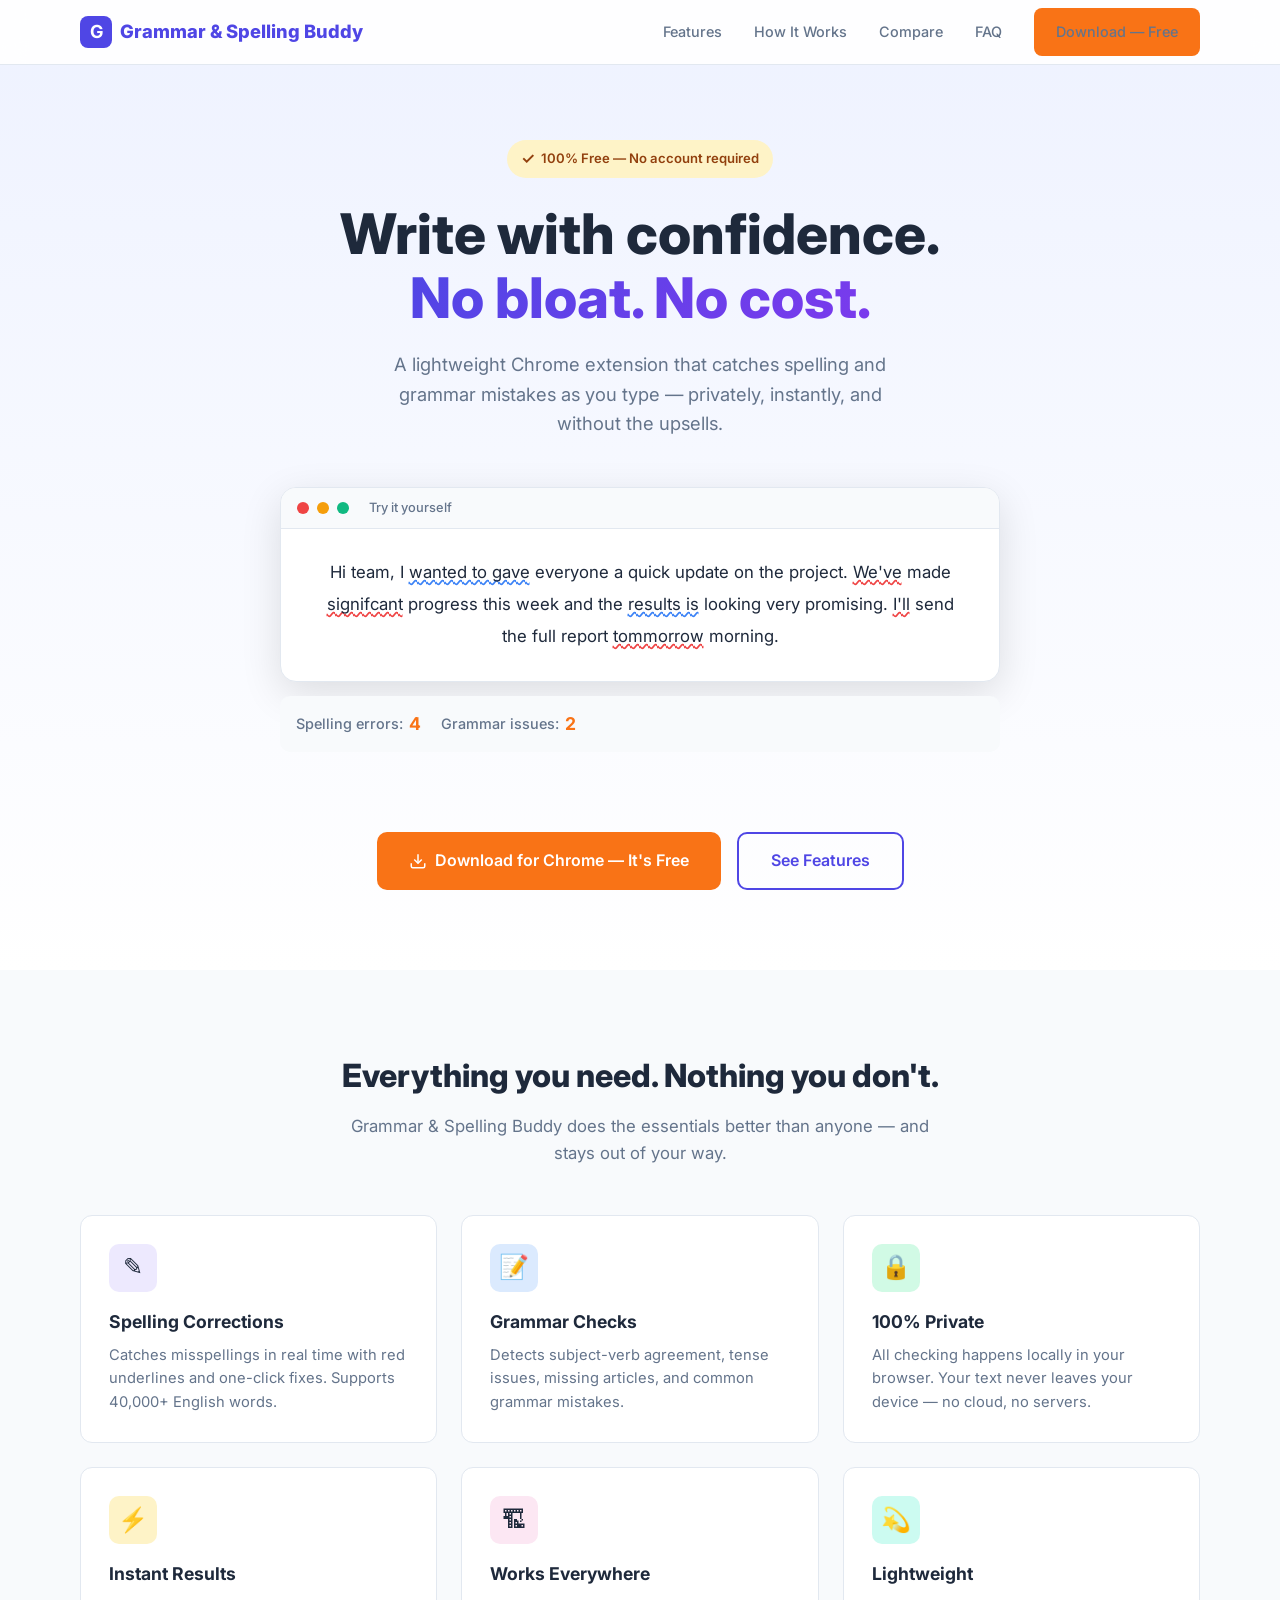
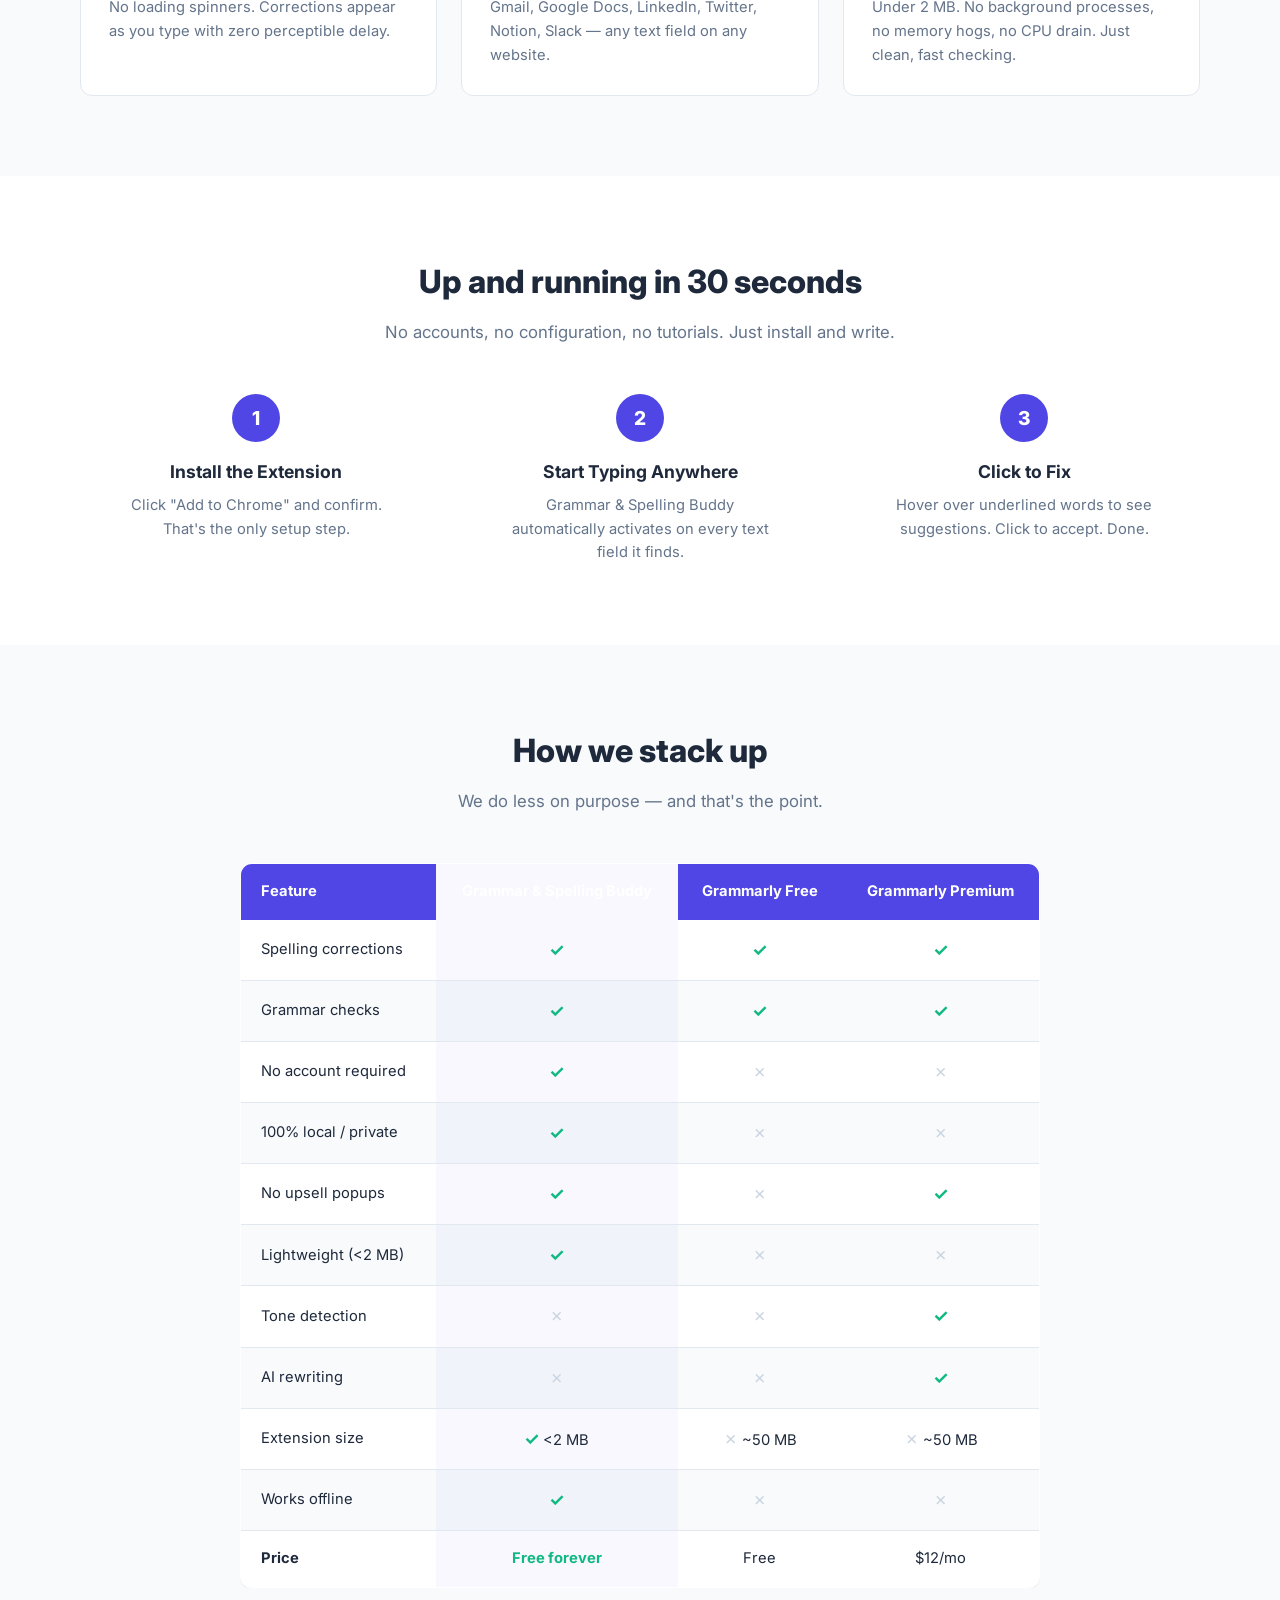
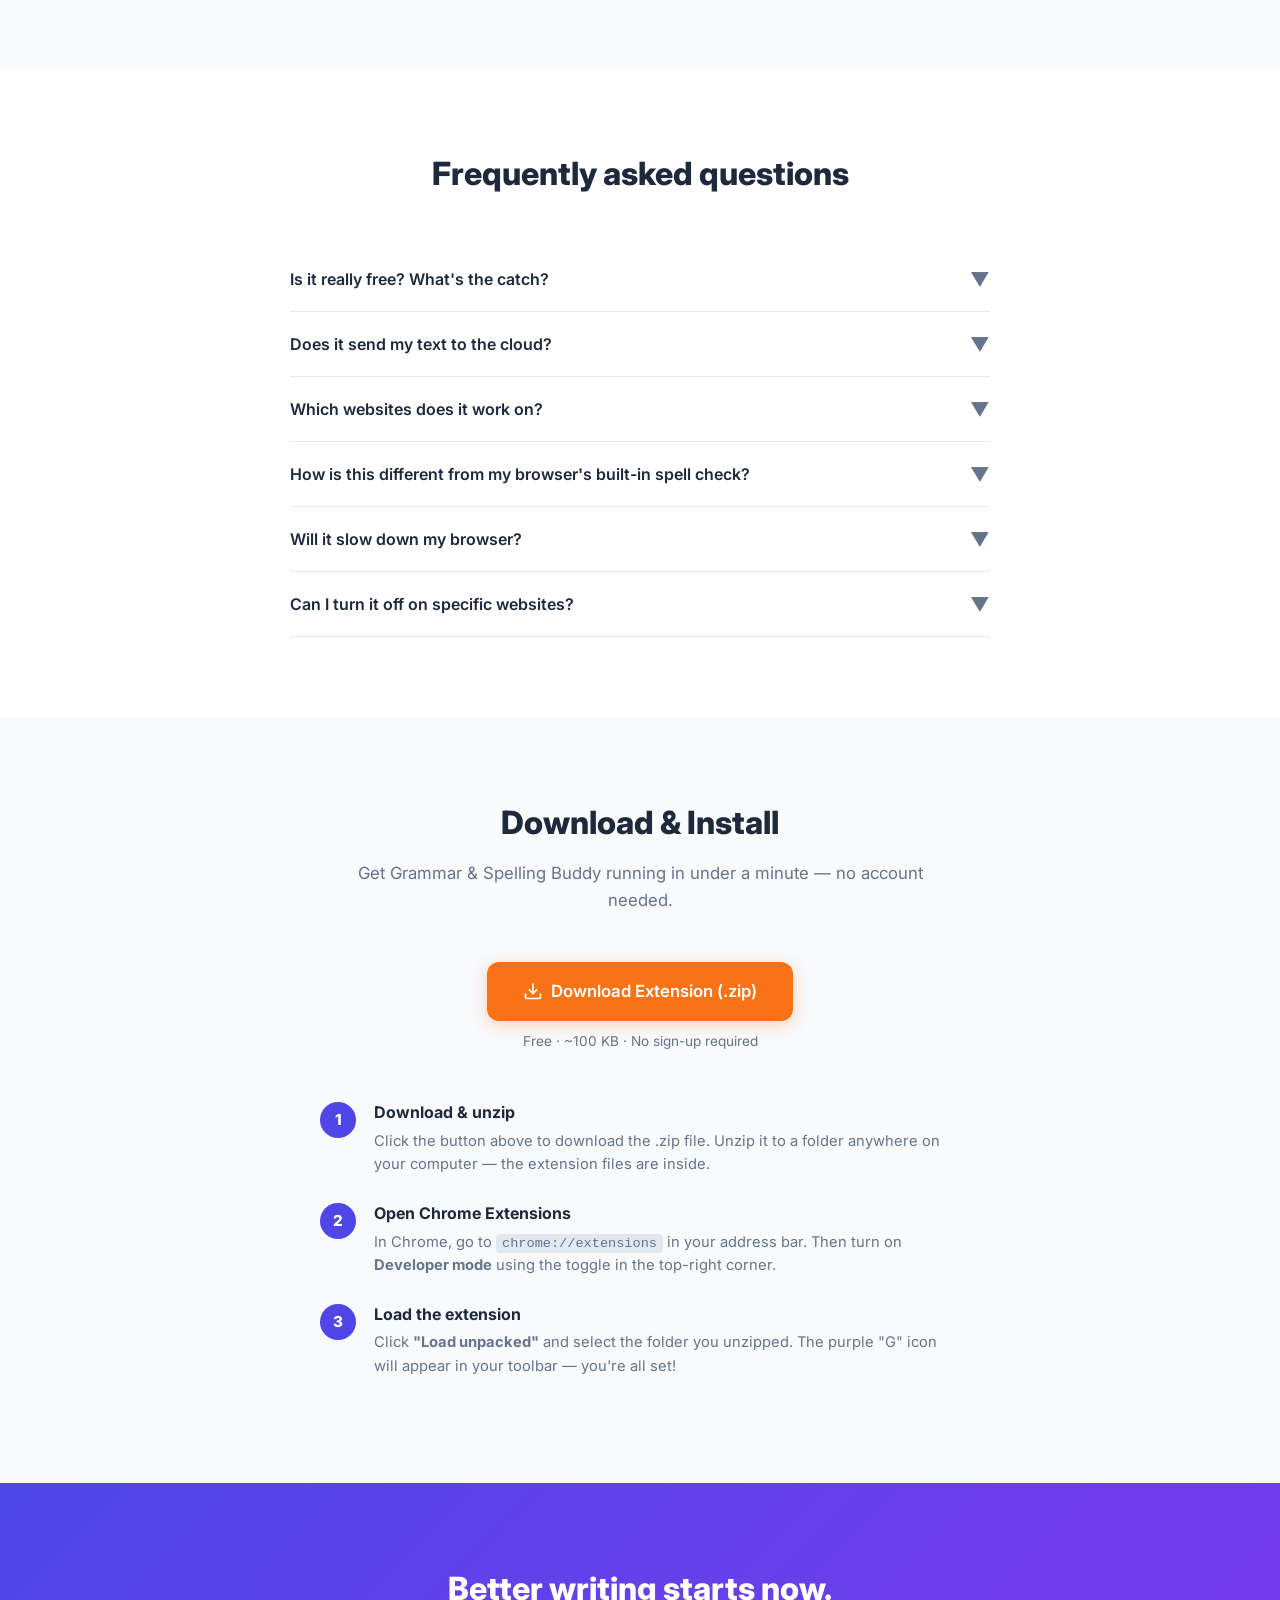
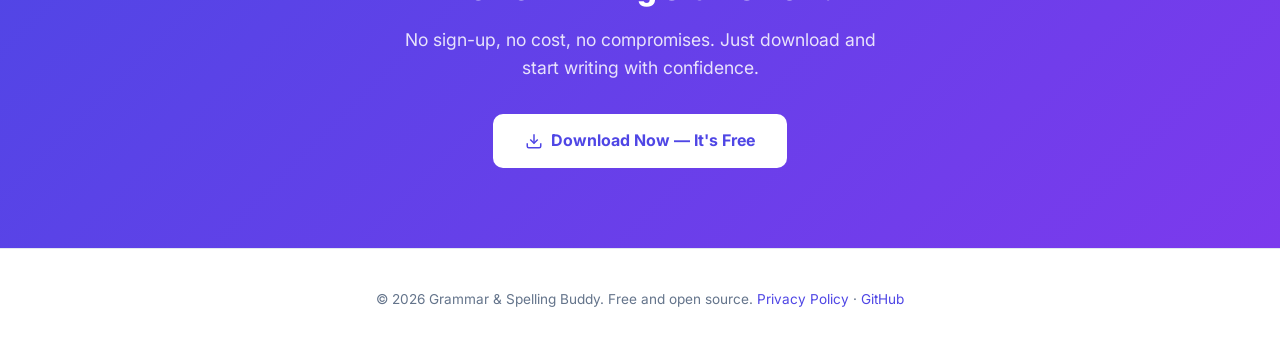
==== commit 1cc5658f: "Add downloadable extension zip to landing page Package the extension as a ready-to-install zip (293K" ====
--- a/index.html
+++ b/index.html
@@ -264,6 +264,86 @@
       border-radius: 3px;
       padding: 0 2px;
       cursor: default;
+    }
+
+    /* Suggestion popup for demo */
+    .demo-suggestion-popup {
+      position: absolute;
+      z-index: 9999;
+      background: #1E293B;
+      color: #fff;
+      font-family: 'Inter', -apple-system, BlinkMacSystemFont, 'Segoe UI', sans-serif;
+      font-size: 13px;
+      line-height: 1.4;
+      padding: 14px 18px;
+      border-radius: 10px;
+      box-shadow: 0 8px 28px rgba(0,0,0,0.35);
+      max-width: 340px;
+      animation: fadeUp 0.15s ease;
+    }
+    @keyframes fadeUp { from { opacity: 0; transform: translateY(6px); } to { opacity: 1; transform: translateY(0); } }
+    .demo-popup-label {
+      font-size: 10px;
+      font-weight: 700;
+      text-transform: uppercase;
+      letter-spacing: 0.5px;
+      padding: 2px 8px;
+      border-radius: 4px;
+      display: inline-block;
+      margin-bottom: 6px;
+      background: rgba(99, 102, 241, 0.2);
+      color: #A5B4FC;
+    }
+    .demo-popup-msg {
+      color: #CBD5E1;
+      margin-bottom: 10px;
+      font-size: 12px;
+    }
+    .demo-popup-options {
+      display: flex;
+      flex-wrap: wrap;
+      gap: 6px;
+      margin-bottom: 10px;
+    }
+    .demo-popup-btn {
+      padding: 7px 14px;
+      border-radius: 6px;
+      cursor: pointer;
+      font-size: 12px;
+      font-weight: 500;
+      border: 1px solid #475569;
+      background: #334155;
+      color: #E2E8F0;
+      font-family: inherit;
+      transition: all 0.15s;
+    }
+    .demo-popup-btn:hover {
+      background: #475569;
+      color: #fff;
+    }
+    .demo-popup-btn.primary {
+      background: #4F46E5;
+      color: #fff;
+      border: none;
+      font-weight: 600;
+    }
+    .demo-popup-btn.primary:hover {
+      background: #4338CA;
+    }
+    .demo-popup-ignore {
+      background: transparent;
+      color: #94A3B8;
+      border: 1px solid #475569;
+      padding: 5px 12px;
+      border-radius: 6px;
+      cursor: pointer;
+      font-size: 11px;
+      font-family: inherit;
+      transition: all 0.15s;
+    }
+    .demo-popup-ignore:hover {
+      color: #fff;
+      border-color: #94A3B8;
     }
 
     @keyframes typewriter {
@@ -842,7 +922,7 @@
         <p>Get Grammar & Spelling Buddy running in under a minute — no account needed.</p>
       </div>
       <div class="download-box">
-        <a href="https://github.com/draphael123/Grammar-Spelling-Buddy/archive/refs/heads/main.zip" class="btn btn-primary btn-large download-btn">
+        <a href="downloads/grammar-spelling-buddy-v1.0.0.zip" class="btn btn-primary btn-large download-btn">
           <svg viewBox="0 0 24 24" fill="none" stroke="currentColor" stroke-width="2" style="width:20px;height:20px"><path d="M21 15v4a2 2 0 0 1-2 2H5a2 2 0 0 1-2-2v-4"/><polyline points="7 10 12 15 17 10"/><line x1="12" y1="15" x2="12" y2="3"/></svg>
           Download Extension (.zip)
         </a>
@@ -853,7 +933,7 @@
           <div class="install-num">1</div>
           <div>
             <h3>Download &amp; unzip</h3>
-            <p>Click the button above to download the .zip file. Unzip it anywhere on your computer — you'll see a folder called <code>extension</code> inside.</p>
+            <p>Click the button above to download the .zip file. Unzip it to a folder anywhere on your computer — the extension files are inside.</p>
           </div>
         </div>
         <div class="install-step">
@@ -867,7 +947,7 @@
           <div class="install-num">3</div>
           <div>
             <h3>Load the extension</h3>
-            <p>Click <strong>"Load unpacked"</strong> and select the <code>extension</code> folder you unzipped. The purple "G" icon will appear in your toolbar — you're all set!</p>
+            <p>Click <strong>"Load unpacked"</strong> and select the folder you unzipped. The purple "G" icon will appear in your toolbar — you're all set!</p>
           </div>
         </div>
       </div>
@@ -878,7 +958,7 @@
   <section class="cta-section">
     <h2>Better writing starts now.</h2>
     <p>No sign-up, no cost, no compromises. Just download and start writing with confidence.</p>
-    <a href="https://github.com/draphael123/Grammar-Spelling-Buddy/archive/refs/heads/main.zip" class="btn btn-white btn-large">
+    <a href="downloads/grammar-spelling-buddy-v1.0.0.zip" class="btn btn-white btn-large">
       <svg viewBox="0 0 24 24" fill="none" stroke="currentColor" stroke-width="2" style="width:18px;height:18px"><path d="M21 15v4a2 2 0 0 1-2 2H5a2 2 0 0 1-2-2v-4"/><polyline points="7 10 12 15 17 10"/><line x1="12" y1="15" x2="12" y2="3"/></svg>
       Download Now — It's Free
     </a>
@@ -978,6 +1058,87 @@
       return filtered;
     }
     function escapeHTML(s) { return s.replace(/&/g,'&amp;').replace(/</g,'&lt;').replace(/>/g,'&gt;'); }
+    // Generate similar words by single-char edits
+    function demoSimilarWords(word) {
+      var results = [], low = word.toLowerCase(), abc = 'abcdefghijklmnopqrstuvwxyz';
+      // substitutions
+      for (var i = 0; i < low.length; i++) {
+        for (var c = 0; c < 26; c++) {
+          var w = low.substring(0, i) + abc[c] + low.substring(i + 1);
+          if (w !== low && DEMO_DICT.has(w) && results.indexOf(w) === -1) results.push(w);
+        }
+      }
+      // deletions
+      for (var i = 0; i < low.length; i++) {
+        var w = low.substring(0, i) + low.substring(i + 1);
+        if (DEMO_DICT.has(w) && results.indexOf(w) === -1) results.push(w);
+      }
+      // insertions
+      for (var i = 0; i <= low.length; i++) {
+        for (var c = 0; c < 26; c++) {
+          var w = low.substring(0, i) + abc[c] + low.substring(i);
+          if (DEMO_DICT.has(w) && results.indexOf(w) === -1) results.push(w);
+        }
+      }
+      return results.slice(0, 4);
+    }
+
+    var activeDemoPopup = null;
+    function removeDemoPopup() { if (activeDemoPopup) { activeDemoPopup.remove(); activeDemoPopup = null; } }
+    document.addEventListener('click', function(e) {
+      if (activeDemoPopup && !activeDemoPopup.contains(e.target) && !e.target.classList.contains('error-spelling') && !e.target.classList.contains('error-grammar')) removeDemoPopup();
+    });
+
+    function showDemoPopup(span) {
+      removeDemoPopup();
+      var fix = span.dataset.fix;
+      var word = span.textContent;
+      var type = span.classList.contains('error-grammar') ? 'grammar' : 'spelling';
+      var suggestions = [];
+      if (fix) suggestions.push(fix);
+      if (type === 'spelling') {
+        var alts = demoSimilarWords(word);
+        alts.forEach(function(a) { if (suggestions.indexOf(a) === -1) suggestions.push(a); });
+      }
+      if (suggestions.length === 0) return;
+
+      var popup = document.createElement('div');
+      popup.className = 'demo-suggestion-popup';
+      popup.innerHTML = '<div class="demo-popup-label">' + (type === 'spelling' ? 'Spelling' : 'Grammar') + '</div>' +
+        '<div class="demo-popup-msg">' + escapeHTML(span.getAttribute('title') || '') + '</div>' +
+        '<div class="demo-popup-options">' +
+        suggestions.map(function(s, idx) {
+          return '<button class="demo-popup-btn' + (idx === 0 ? ' primary' : '') + '" data-fix="' + escapeHTML(s) + '">' + escapeHTML(s) + '</button>';
+        }).join('') +
+        '</div>' +
+        '<button class="demo-popup-ignore">Ignore</button>';
+
+      document.body.appendChild(popup);
+      activeDemoPopup = popup;
+
+      var rect = span.getBoundingClientRect();
+      popup.style.left = Math.max(8, rect.left) + 'px';
+      popup.style.top = (rect.top - popup.offsetHeight - 8 + window.scrollY) + 'px';
+      // flip below if off-screen
+      if (rect.top - popup.offsetHeight - 8 < window.scrollY) {
+        popup.style.top = (rect.bottom + 8 + window.scrollY) + 'px';
+      }
+
+      popup.addEventListener('click', function(e) {
+        var btn = e.target.closest('[data-fix]');
+        if (btn) {
+          span.className = 'fixed';
+          span.textContent = btn.dataset.fix;
+          span.removeAttribute('data-fix');
+          span.removeAttribute('title');
+          removeDemoPopup();
+          clearTimeout(demoTimer);
+          demoTimer = setTimeout(runDemoCheck, 200);
+        }
+        if (e.target.classList.contains('demo-popup-ignore')) removeDemoPopup();
+      });
+    }
+
     function renderDemoHighlights(el, issues) {
       var text = el.innerText;
       var sel = window.getSelection(), cursorOffset = 0;
@@ -1003,16 +1164,11 @@
           charCount += node.length;
         }
       } catch(e) {}
-      el.querySelectorAll('[data-fix]').forEach(function(span) {
+      el.querySelectorAll('.error-spelling, .error-grammar').forEach(function(span) {
         span.style.cursor = 'pointer';
         span.addEventListener('click', function(e) {
           e.stopPropagation();
-          this.className = 'fixed';
-          this.textContent = this.dataset.fix;
-          this.removeAttribute('data-fix');
-          this.removeAttribute('title');
-          clearTimeout(demoTimer);
-          demoTimer = setTimeout(runDemoCheck, 200);
+          showDemoPopup(this);
         });
       });
     }
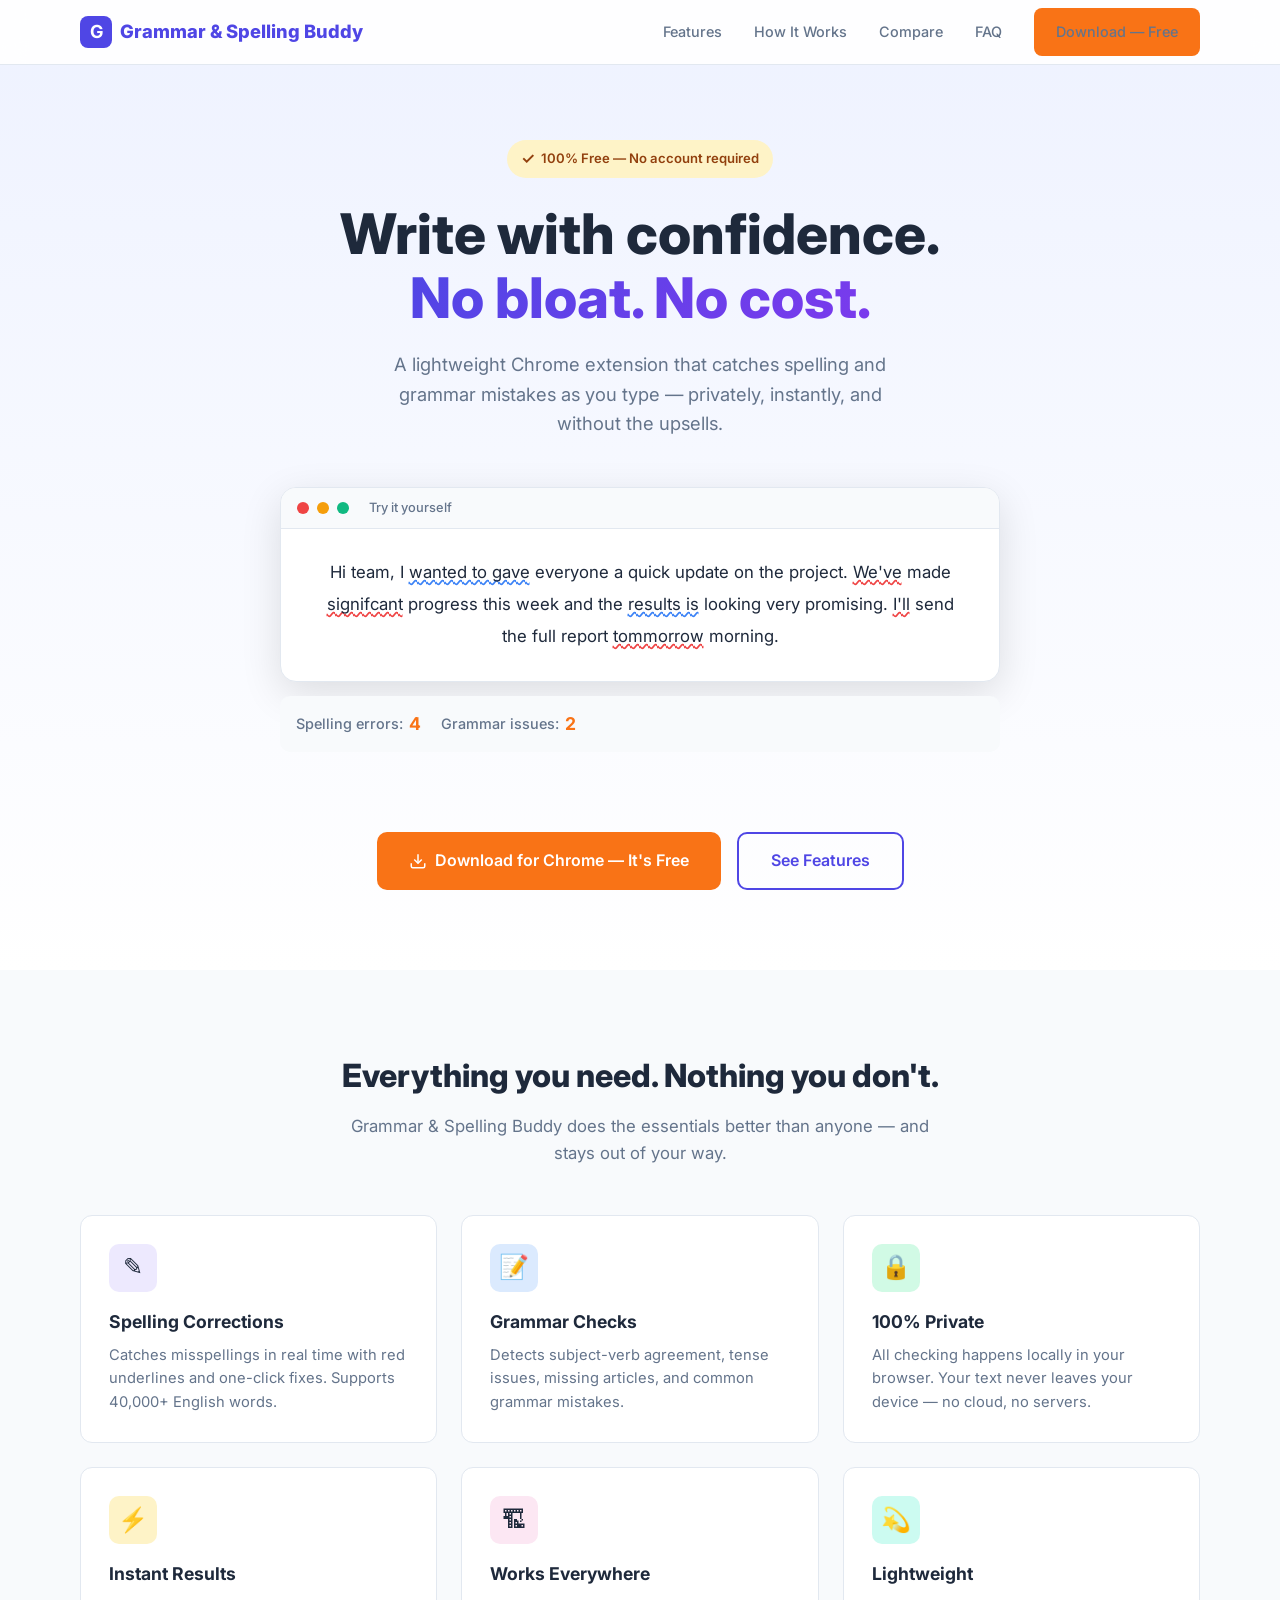
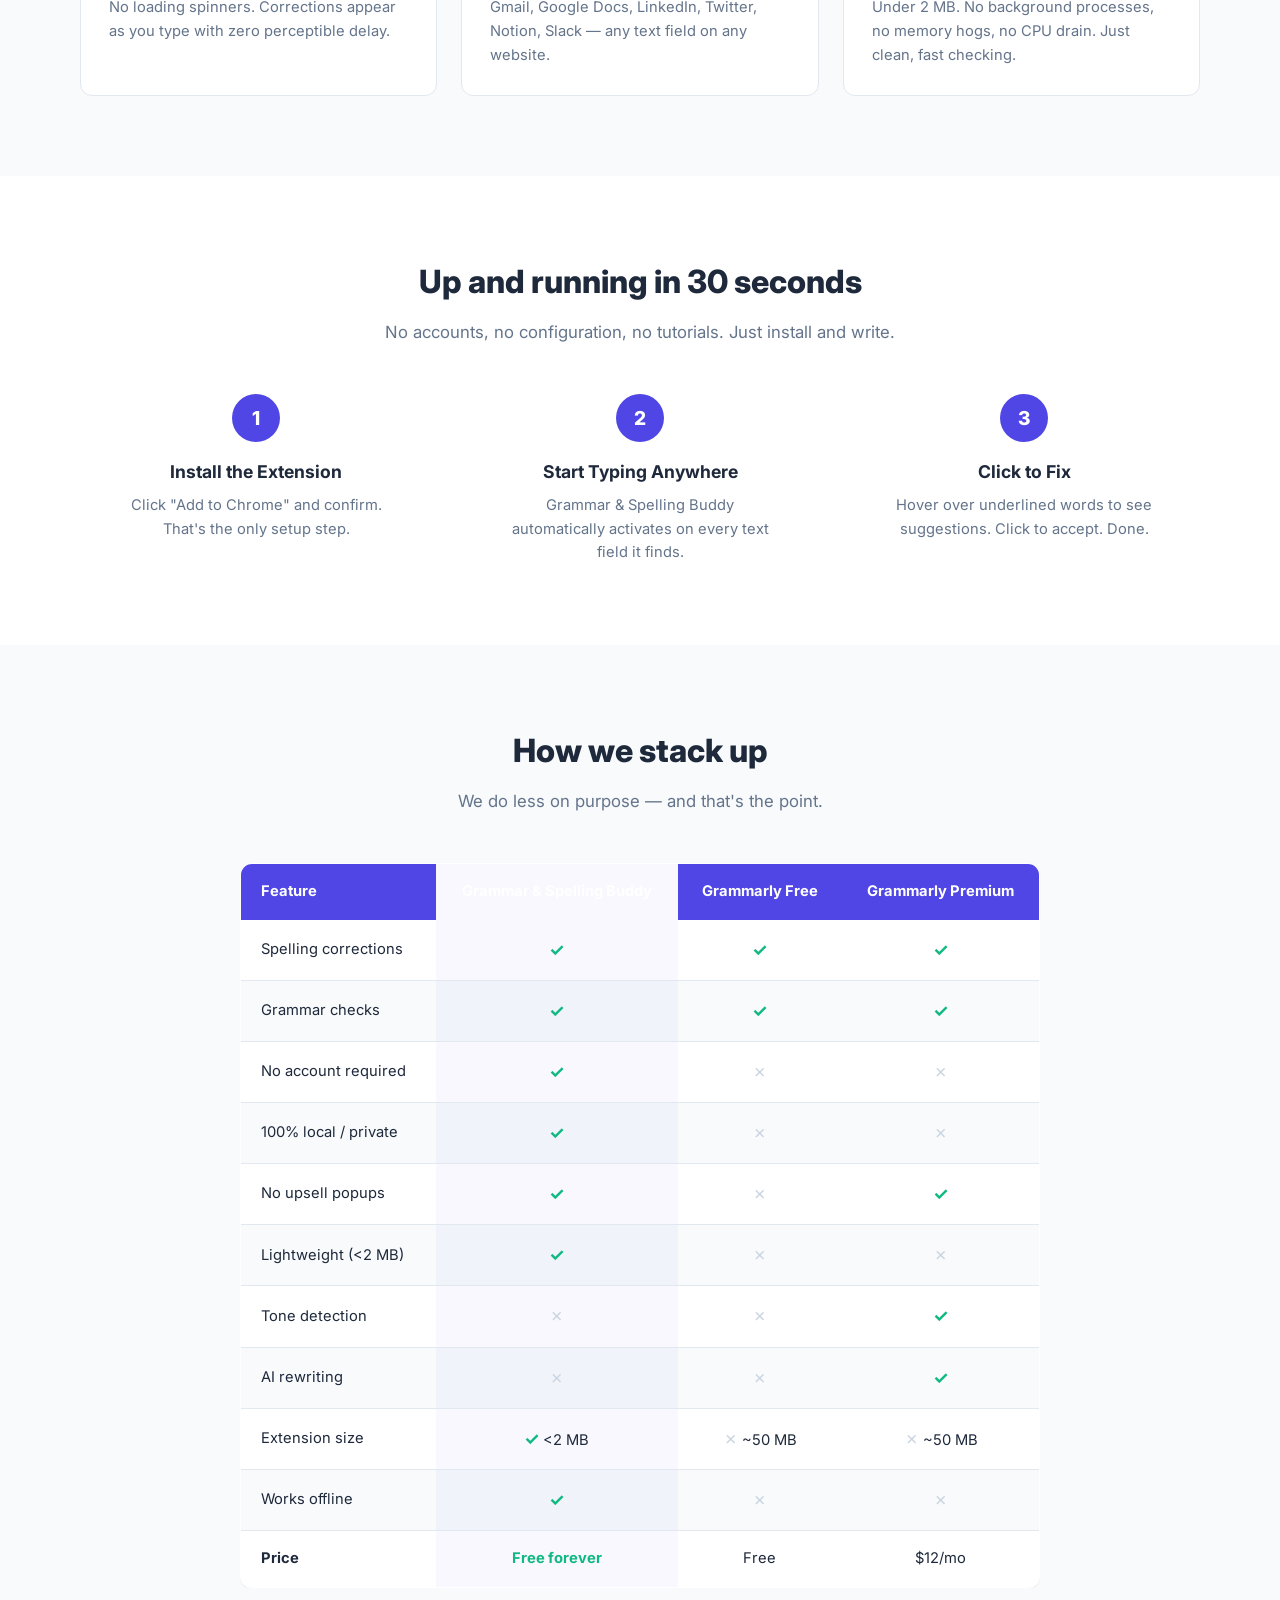
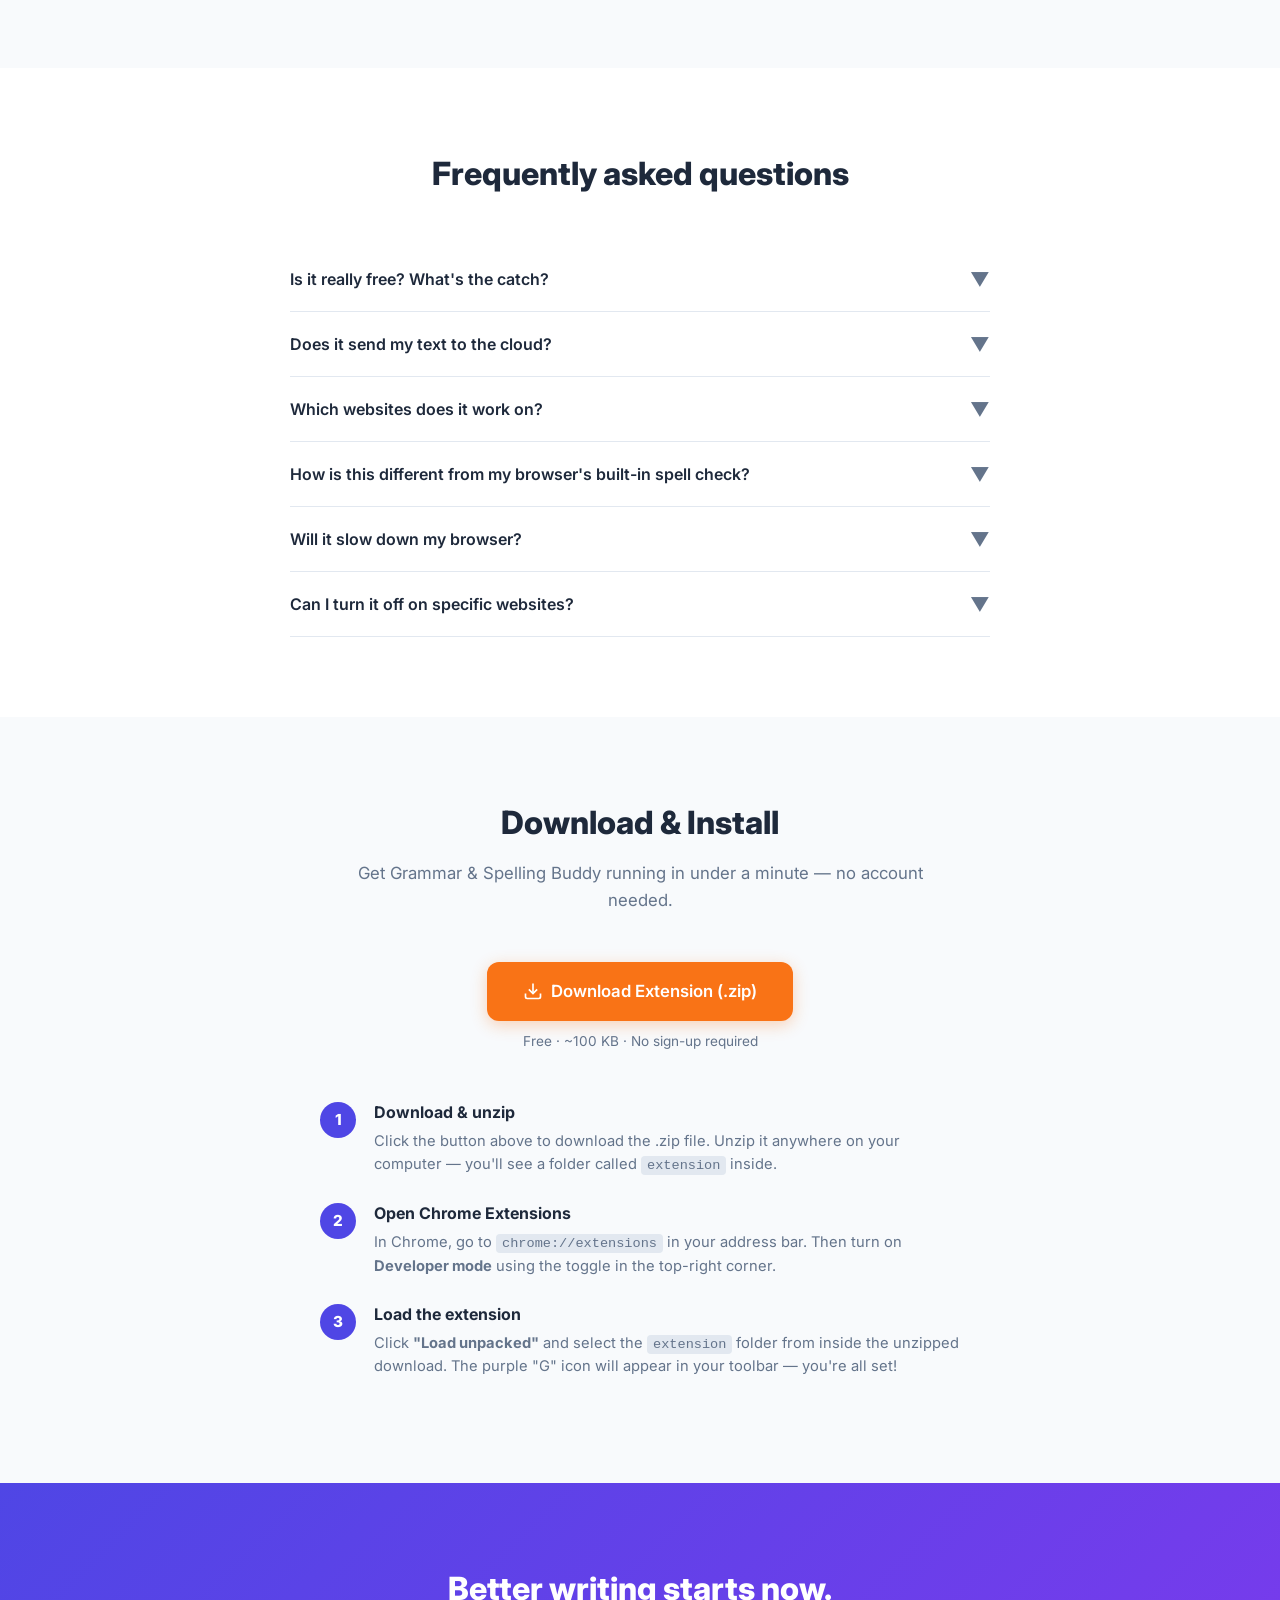
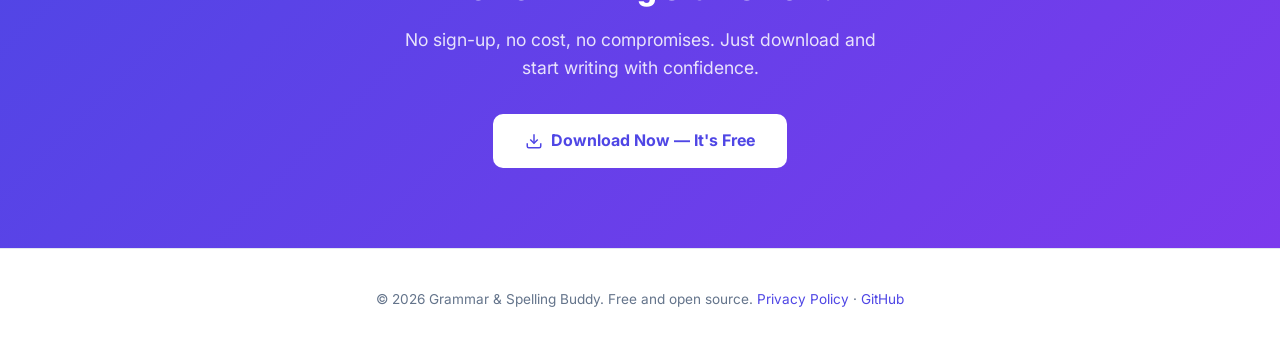
==== commit 41bf3e40: "Switch download link to GitHub archive URL Vercel doesn't reliably serve binary zip files. Use GitHu" ====
--- a/index.html
+++ b/index.html
@@ -922,7 +922,7 @@
         <p>Get Grammar & Spelling Buddy running in under a minute — no account needed.</p>
       </div>
       <div class="download-box">
-        <a href="downloads/grammar-spelling-buddy-v1.0.0.zip" class="btn btn-primary btn-large download-btn">
+        <a href="https://github.com/draphael123/Grammar-Spelling-Buddy/archive/refs/heads/main.zip" class="btn btn-primary btn-large download-btn">
           <svg viewBox="0 0 24 24" fill="none" stroke="currentColor" stroke-width="2" style="width:20px;height:20px"><path d="M21 15v4a2 2 0 0 1-2 2H5a2 2 0 0 1-2-2v-4"/><polyline points="7 10 12 15 17 10"/><line x1="12" y1="15" x2="12" y2="3"/></svg>
           Download Extension (.zip)
         </a>
@@ -933,7 +933,7 @@
           <div class="install-num">1</div>
           <div>
             <h3>Download &amp; unzip</h3>
-            <p>Click the button above to download the .zip file. Unzip it to a folder anywhere on your computer — the extension files are inside.</p>
+            <p>Click the button above to download the .zip file. Unzip it anywhere on your computer — you'll see a folder called <code>extension</code> inside.</p>
           </div>
         </div>
         <div class="install-step">
@@ -947,7 +947,7 @@
           <div class="install-num">3</div>
           <div>
             <h3>Load the extension</h3>
-            <p>Click <strong>"Load unpacked"</strong> and select the folder you unzipped. The purple "G" icon will appear in your toolbar — you're all set!</p>
+            <p>Click <strong>"Load unpacked"</strong> and select the <code>extension</code> folder from inside the unzipped download. The purple "G" icon will appear in your toolbar — you're all set!</p>
           </div>
         </div>
       </div>
@@ -958,7 +958,7 @@
   <section class="cta-section">
     <h2>Better writing starts now.</h2>
     <p>No sign-up, no cost, no compromises. Just download and start writing with confidence.</p>
-    <a href="downloads/grammar-spelling-buddy-v1.0.0.zip" class="btn btn-white btn-large">
+    <a href="https://github.com/draphael123/Grammar-Spelling-Buddy/archive/refs/heads/main.zip" class="btn btn-white btn-large">
       <svg viewBox="0 0 24 24" fill="none" stroke="currentColor" stroke-width="2" style="width:18px;height:18px"><path d="M21 15v4a2 2 0 0 1-2 2H5a2 2 0 0 1-2-2v-4"/><polyline points="7 10 12 15 17 10"/><line x1="12" y1="15" x2="12" y2="3"/></svg>
       Download Now — It's Free
     </a>
